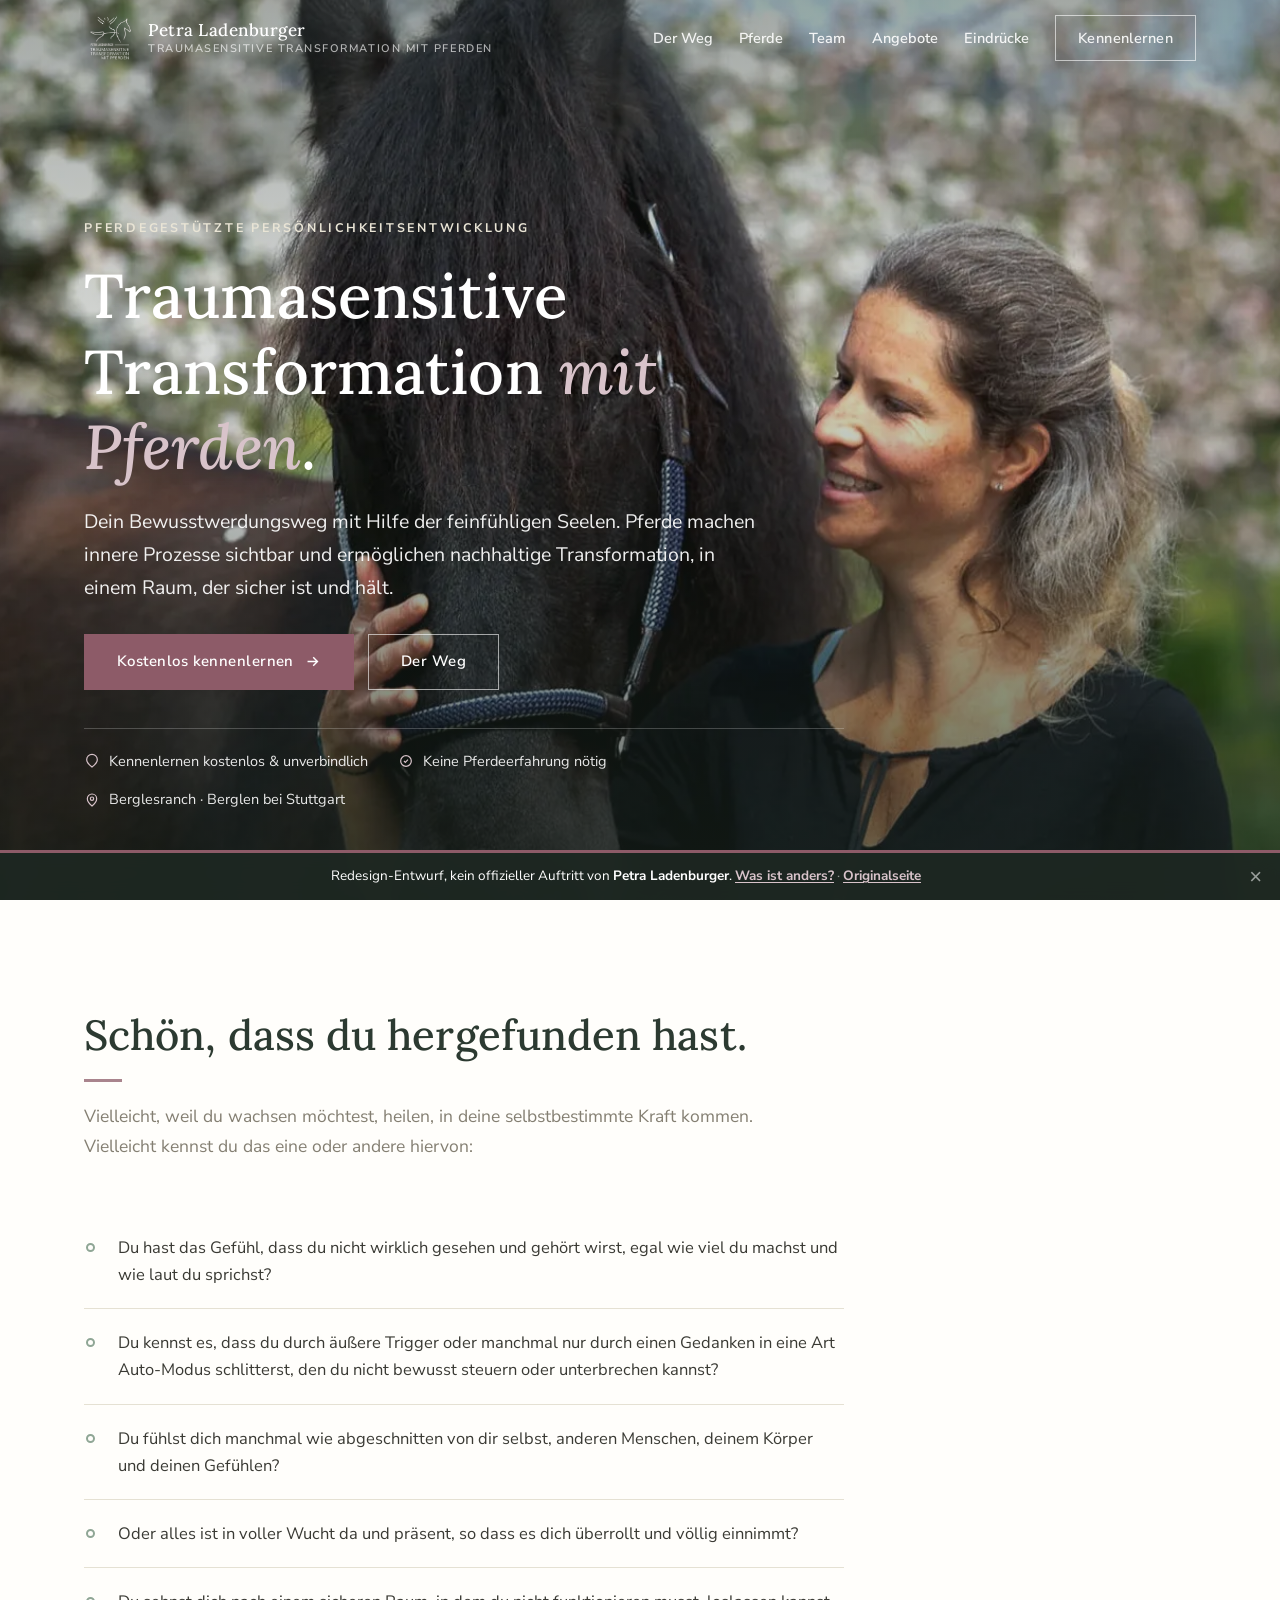
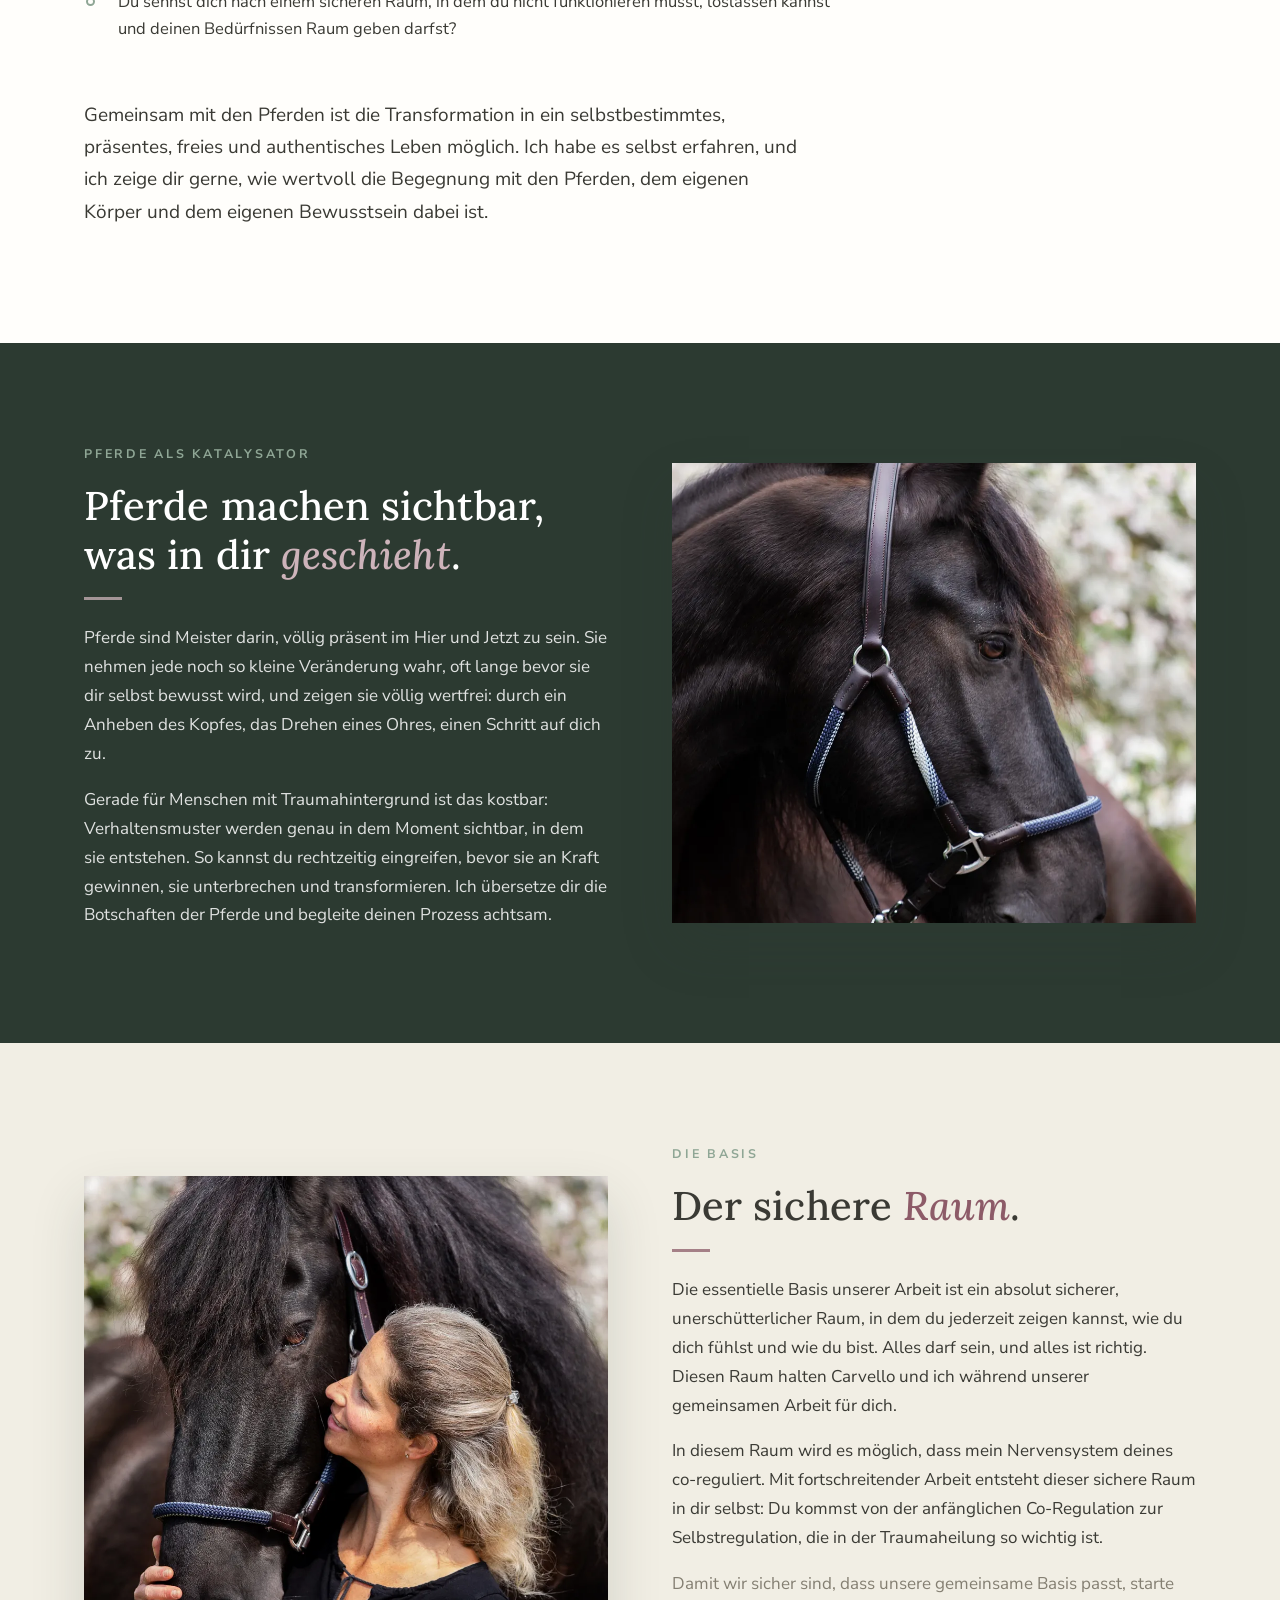
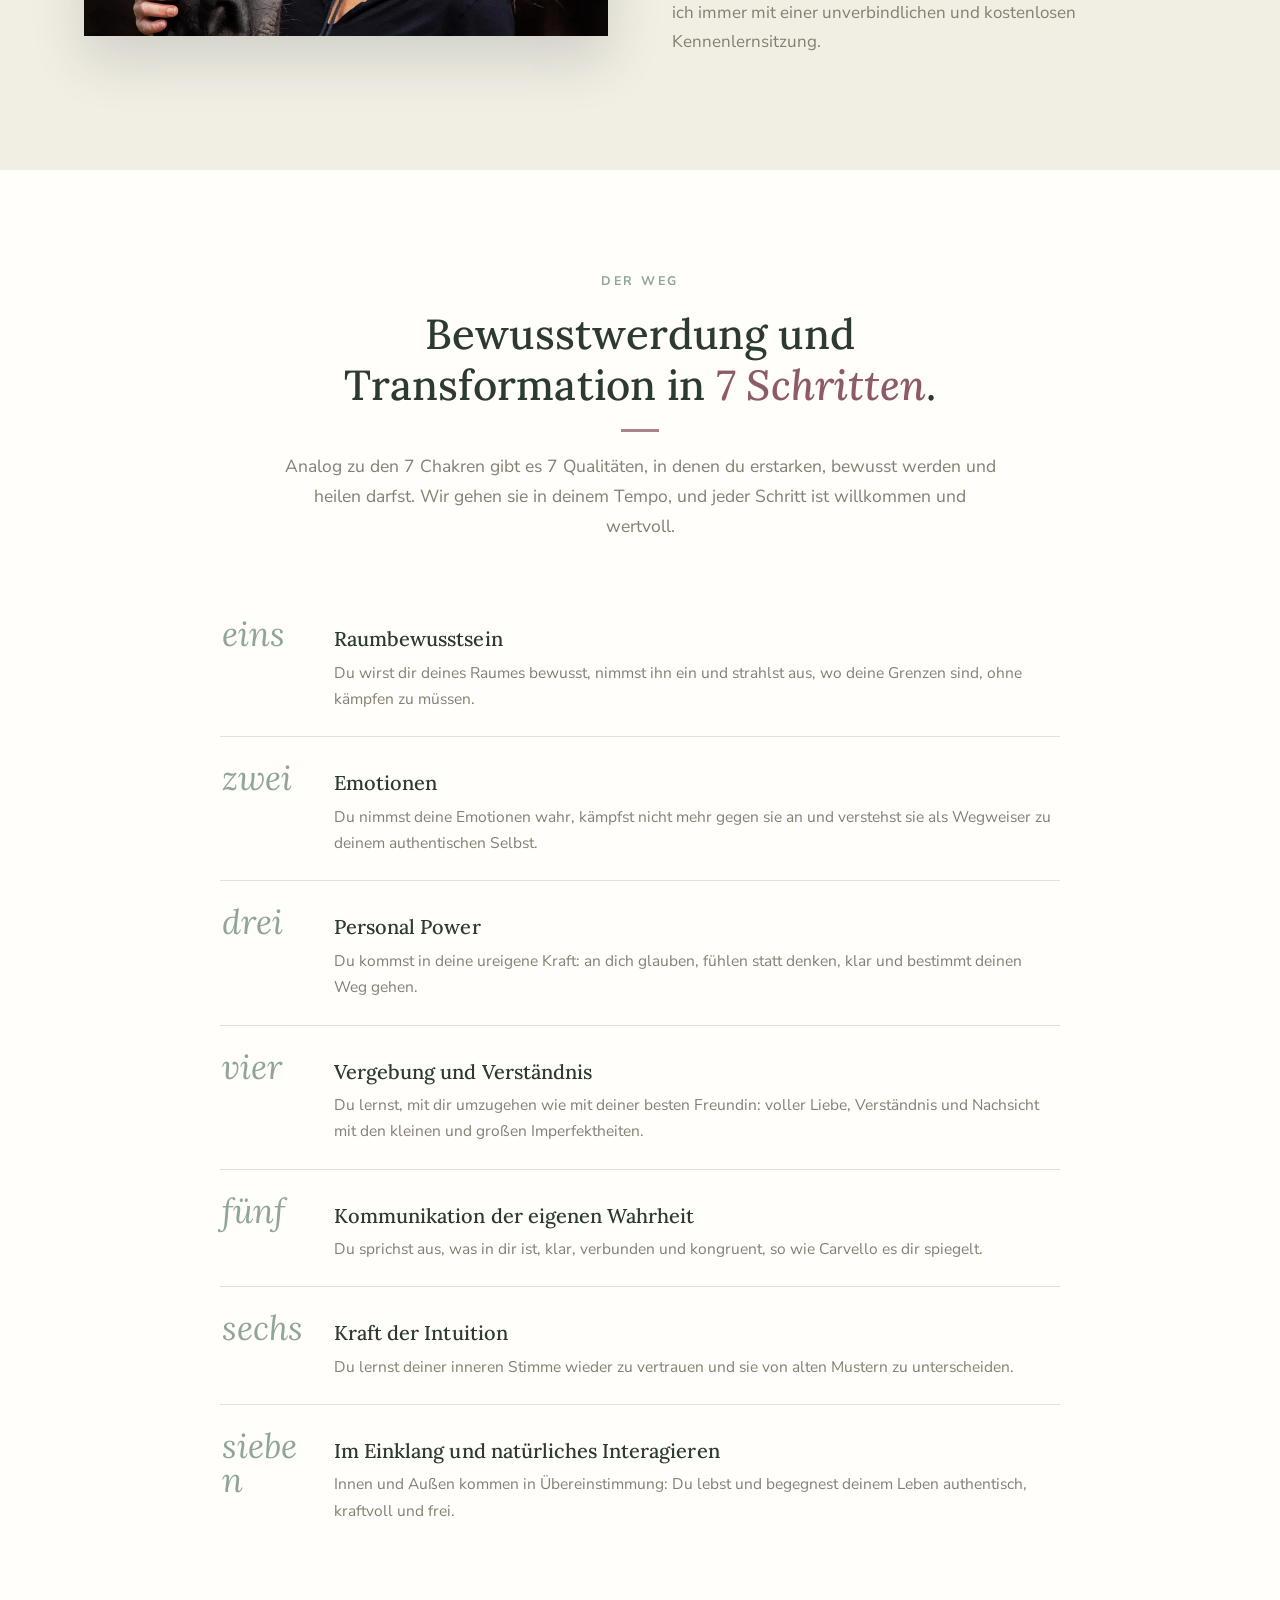
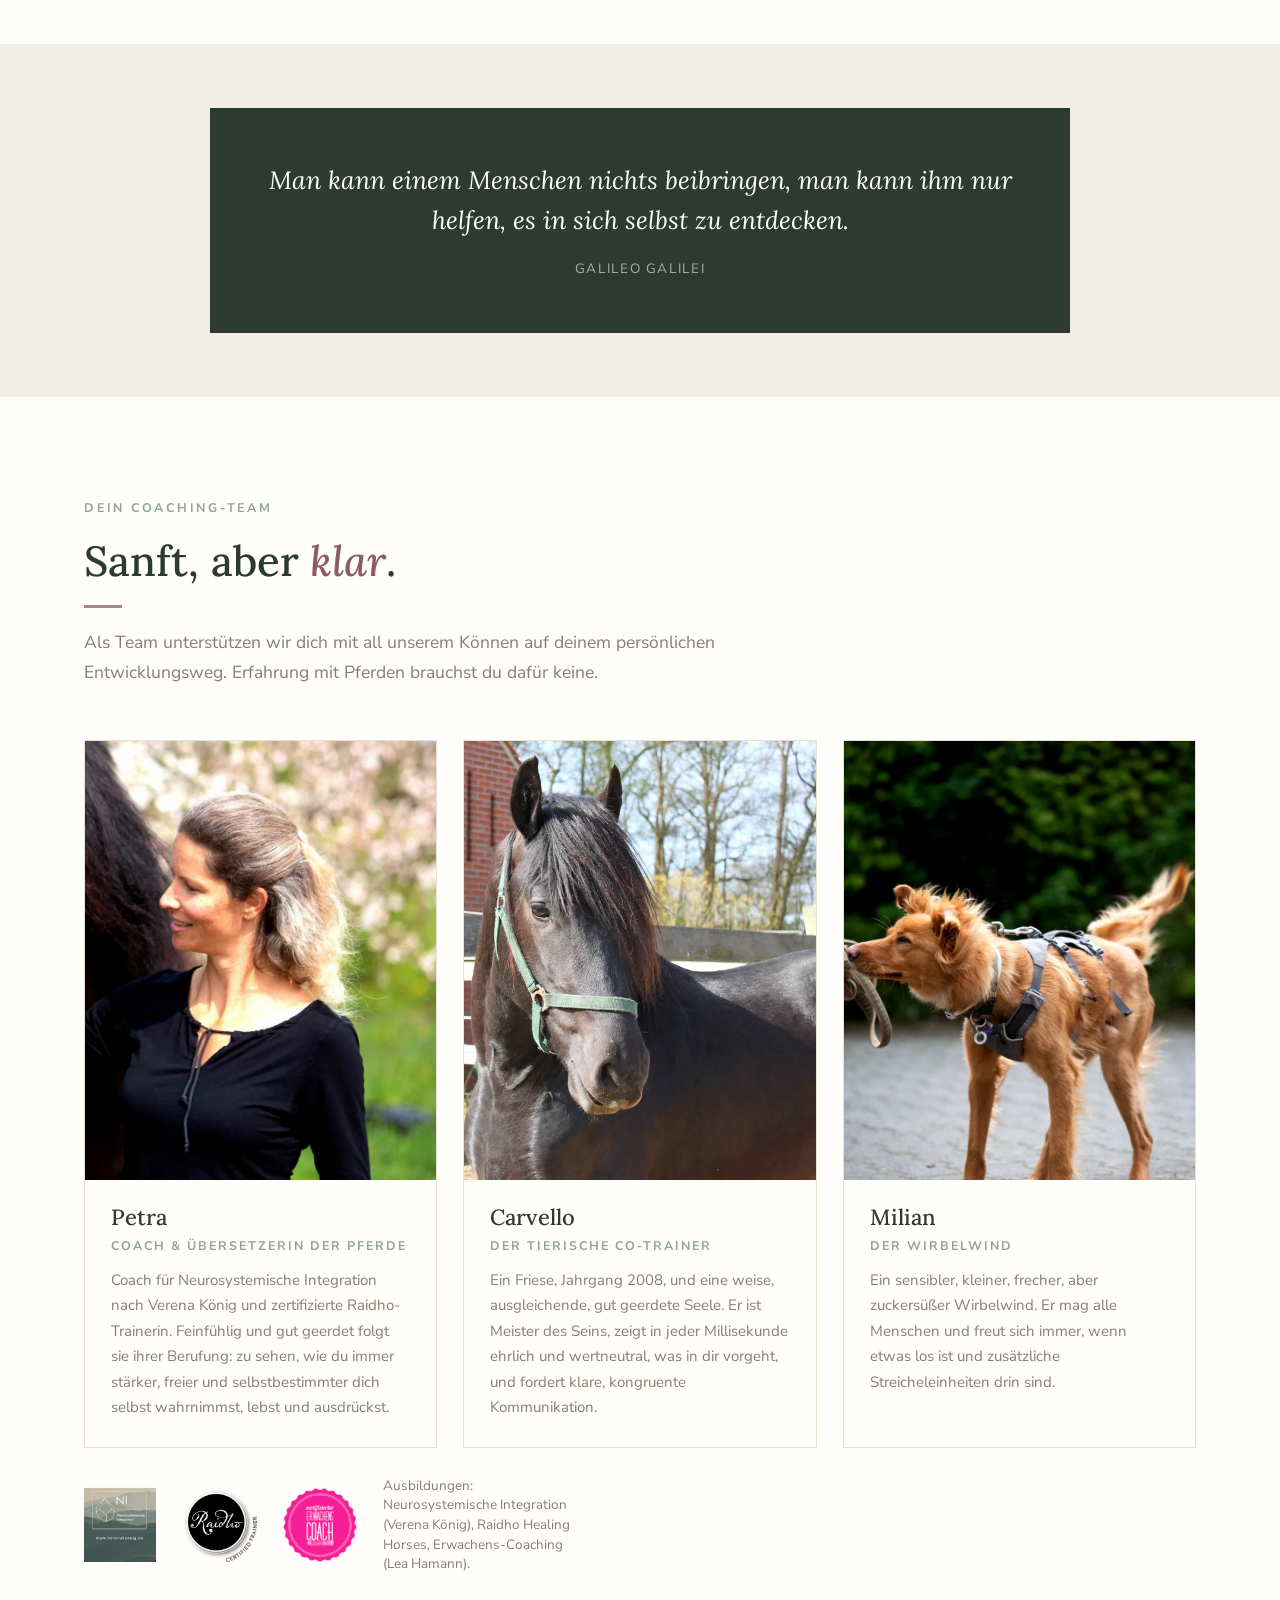
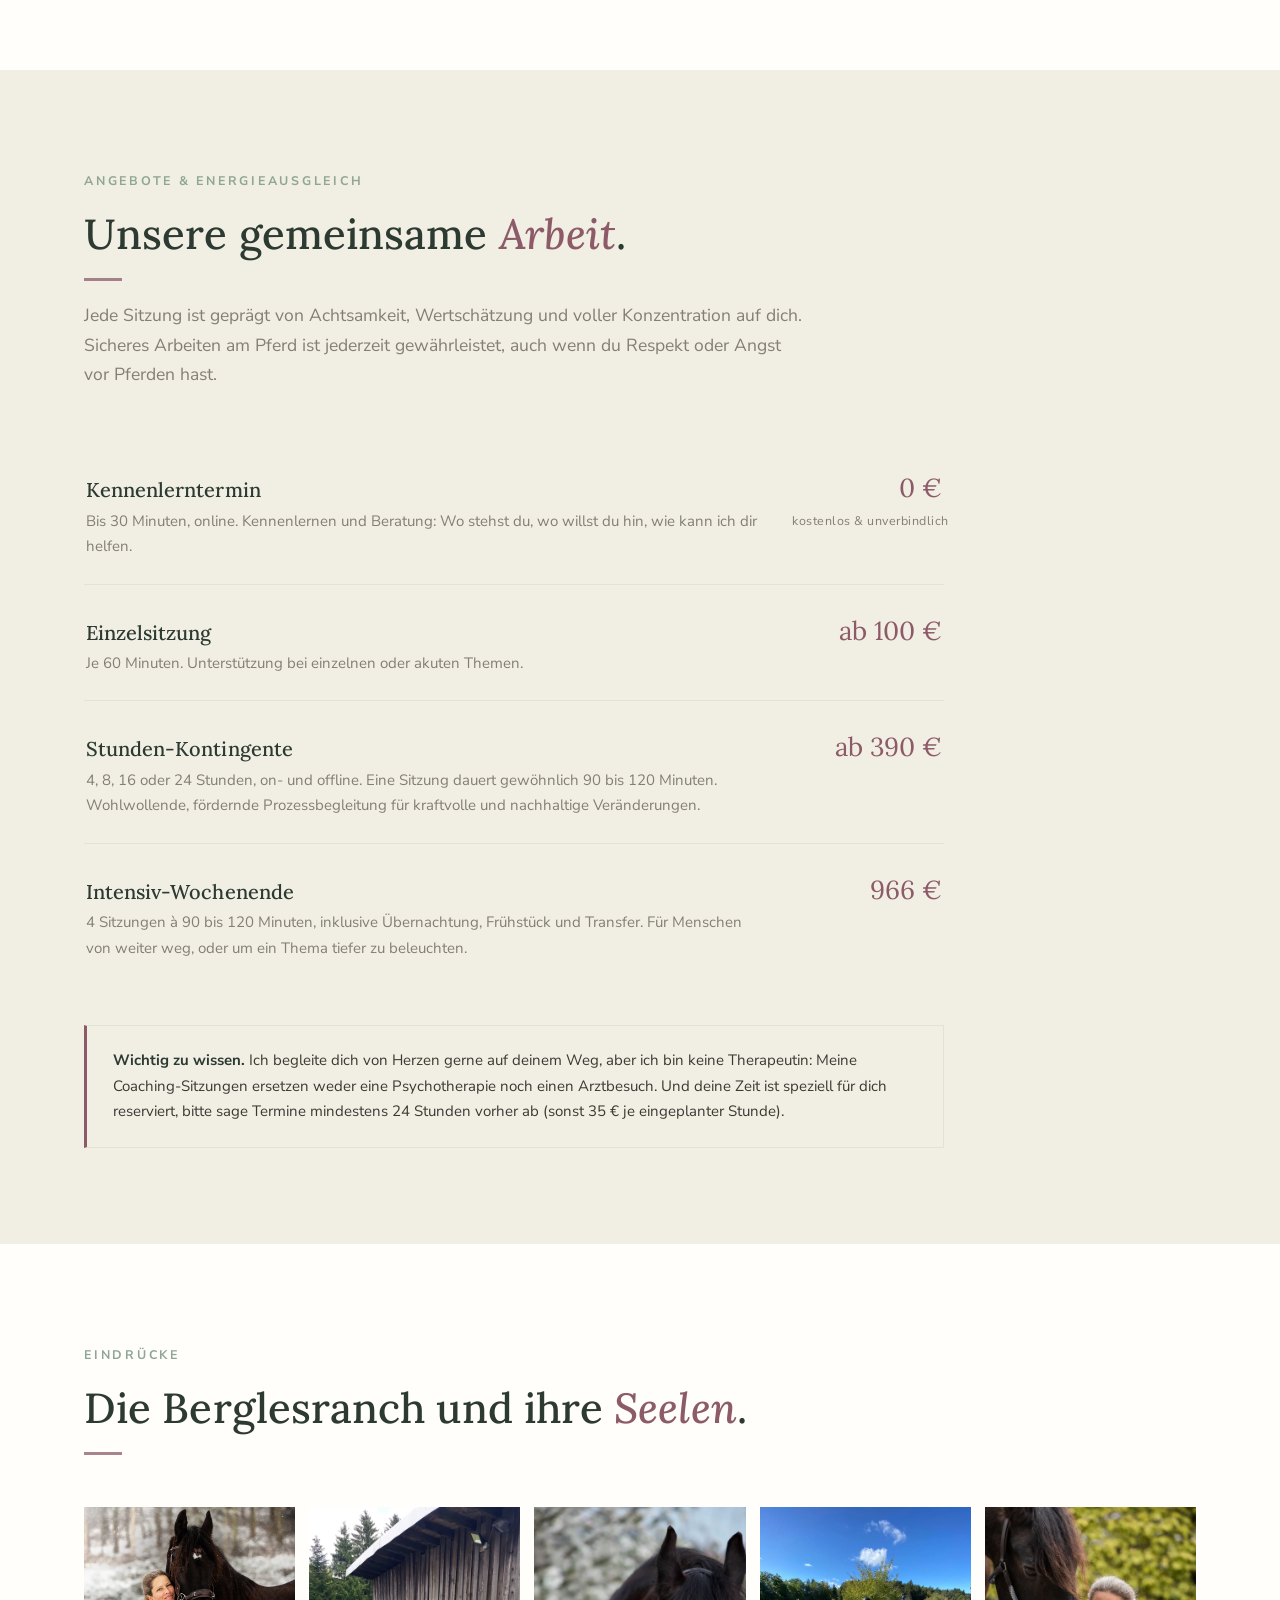
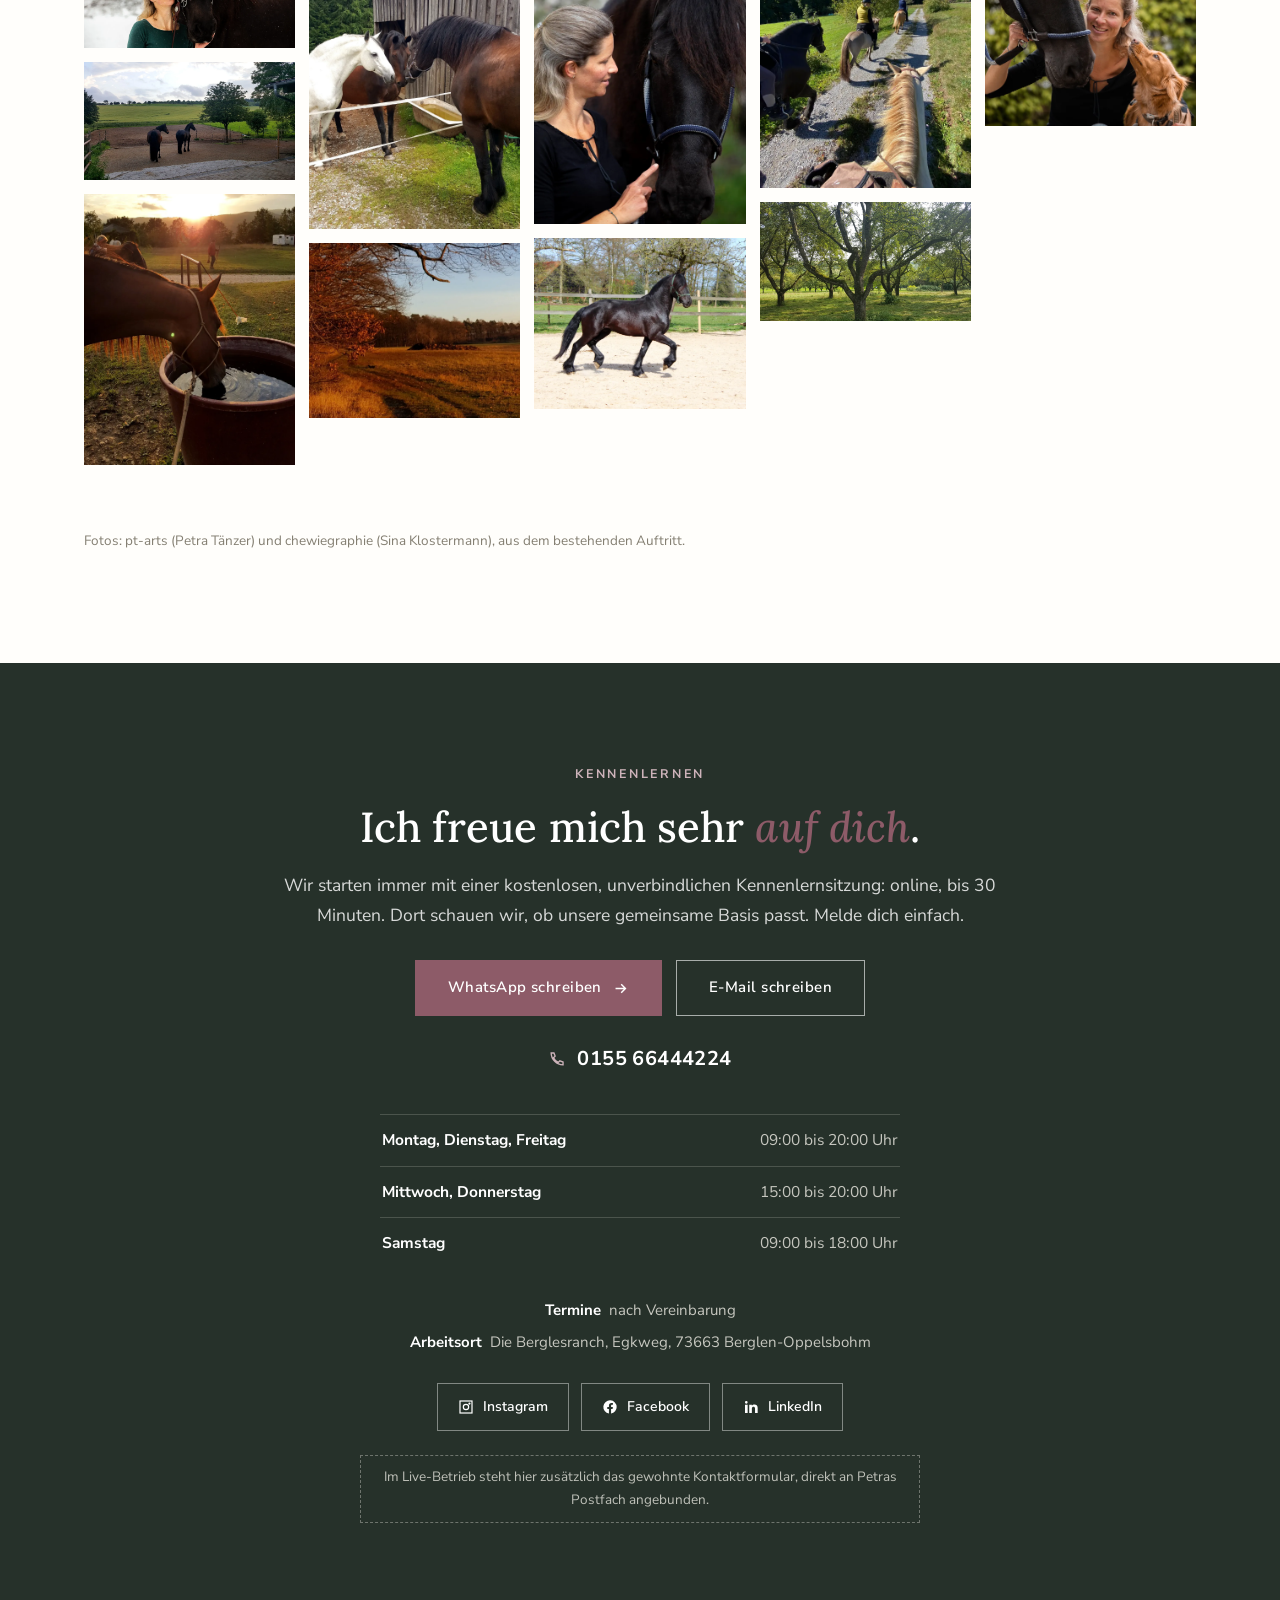
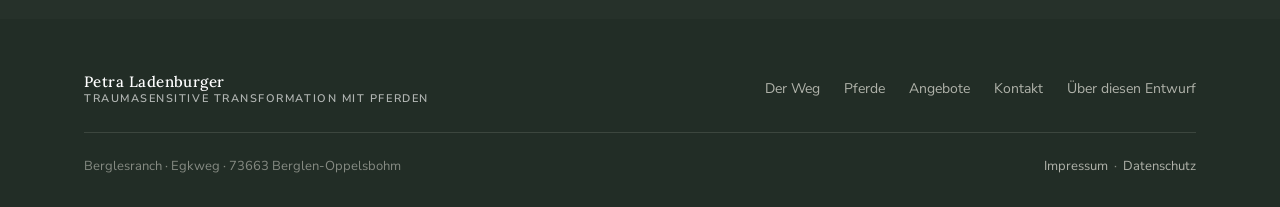
==== index.html @ 5e5aa11c "Petra-Pferde-Demonstrator: One-Pager, Hinweise, Rechtliches (Design-System Sanfte Erde) Co-Authored-" ====
<!doctype html>
<html lang="de">
<head>
<meta charset="utf-8">
<meta name="viewport" content="width=device-width, initial-scale=1">
<title>Traumasensitive Transformation mit Pferden | Petra Ladenburger | Berglen</title>
<meta name="description" content="Pferdegestützte Persönlichkeitsentwicklung auf der Berglesranch bei Berglen-Oppelsbohm: traumasensitive Begleitung im sicheren Raum, mit Coach Petra Ladenburger und Friese Carvello. Kennenlernen kostenlos.">
<meta name="robots" content="noindex, nofollow">
<link rel="canonical" href="https://suak0903.github.io/petra-pferde/">
<meta property="og:type" content="website">
<meta property="og:site_name" content="Traumasensitive Transformation mit Pferden">
<meta property="og:title" content="Traumasensitive Transformation mit Pferden | Petra Ladenburger">
<meta property="og:description" content="Dein Bewusstwerdungsweg mit Hilfe der feinfühligen Seelen. Pferdegestützte, traumasensitive Begleitung auf der Berglesranch bei Stuttgart.">
<meta property="og:image" content="https://suak0903.github.io/petra-pferde/media/og.jpg">
<meta property="og:image:width" content="1200">
<meta property="og:image:height" content="630">
<meta property="og:locale" content="de_DE">
<meta name="twitter:card" content="summary_large_image">
<meta name="twitter:image" content="https://suak0903.github.io/petra-pferde/media/og.jpg">
<meta name="theme-color" content="#2c3a31">
<link rel="icon" href="media/favicon-32.png" sizes="32x32">
<link rel="apple-touch-icon" href="media/favicon-180.png">
<link rel="preload" as="image" href="media/hero.webp" media="(min-width:701px)">
<link rel="preload" as="image" href="media/hero-mob.webp" media="(max-width:700px)">
<link rel="stylesheet" href="css/site.css?v=1">
<script type="application/ld+json">
{"@context":"https://schema.org","@type":"LocalBusiness","name":"Traumasensitive Transformation mit Pferden","founder":{"@type":"Person","name":"Petra Ladenburger"},"@id":"https://suak0903.github.io/petra-pferde/","url":"https://suak0903.github.io/petra-pferde/","image":"https://suak0903.github.io/petra-pferde/media/og.jpg","telephone":"+49 155 66444224","email":"kontakt@traumasensitive-transformation-mit-pferden.de","description":"Pferdegestützte Persönlichkeitsentwicklung und traumasensitive Begleitung im sicheren Raum, mit Coach Petra Ladenburger und Friese Carvello.","address":{"@type":"PostalAddress","streetAddress":"Egkweg (Die Berglesranch)","postalCode":"73663","addressLocality":"Berglen-Oppelsbohm","addressRegion":"BW","addressCountry":"DE"},"areaServed":{"@type":"AdministrativeArea","name":"Region Stuttgart"},"priceRange":"Kennenlernen kostenlos, Einzelsitzung ab 100 €","sameAs":["https://www.traumasensitive-transformation-mit-pferden.de/","https://www.instagram.com/petraladenburger/","https://www.facebook.com/PetraLadenburger","https://www.linkedin.com/in/petra-ladenburger/"]}
</script>
</head>
<body>
<a class="skip" href="#top">Zum Inhalt springen</a>

<!-- #chrome:header -->
<header class="nav" id="nav">
  <div class="wrap">
    <a href="index.html#top" class="brand" aria-label="Startseite">
      <img src="media/logo-hell.png" alt="" width="52" height="37">
      <b>Petra Ladenburger<span>Traumasensitive Transformation mit Pferden</span></b>
    </a>
    <nav class="nav__links" aria-label="Hauptnavigation">
      <a href="index.html#weg">Der Weg</a>
      <a href="index.html#pferde">Pferde</a>
      <a href="index.html#team">Team</a>
      <a href="index.html#angebote">Angebote</a>
      <a href="index.html#eindruecke">Eindrücke</a>
      <a href="index.html#kontakt" class="btn nav__cta">Kennenlernen</a>
    </nav>
    <button class="burger" id="burger" aria-label="Menü öffnen" aria-expanded="false"><span></span><span></span><span></span></button>
  </div>
</header>
<nav class="mmenu" id="mmenu" aria-label="Mobile Navigation" inert>
  <div class="mmenu__links">
    <a href="index.html#weg">Der Weg</a>
    <a href="index.html#pferde">Pferde</a>
    <a href="index.html#team">Team</a>
    <a href="index.html#angebote">Angebote</a>
    <a href="index.html#eindruecke">Eindrücke</a>
    <a href="index.html#kontakt">Kontakt</a>
  </div>
  <div class="mmenu__foot">
    <a class="btn btn--mauve" href="index.html#kontakt">Kostenlos kennenlernen
      <svg viewBox="0 0 24 24" fill="none" stroke="currentColor" stroke-width="2"><path d="M5 12h14M13 6l6 6-6 6"/></svg></a>
    <div class="mmenu__contact">
      <a href="tel:+4915566444224"><svg viewBox="0 0 24 24" fill="none" stroke="currentColor" stroke-width="1.8"><path d="M4 5c0 8 7 15 15 15v-3.5l-4-1.5-2 2a12 12 0 0 1-6-6l2-2L7.5 5H4Z"/></svg>Anrufen</a>
      <a href="https://wa.me/4915566444224" target="_blank" rel="noopener"><svg viewBox="0 0 24 24" fill="none" stroke="currentColor" stroke-width="1.8"><path d="M21 11.5a8.5 8.5 0 0 1-12.4 7.6L3 21l1.9-5.6A8.5 8.5 0 1 1 21 11.5Z"/></svg>WhatsApp</a>
    </div>
    <div class="mmenu__meta">Berglesranch &middot; Berglen-Oppelsbohm</div>
  </div>
</nav>
<!-- /#chrome:header -->

<main id="top">

  <!-- ============ HERO ============ -->
  <section class="hero">
    <div class="hero__bg" id="heroBg"></div>
    <div class="wrap">
      <div class="hero__inner">
        <span class="eyebrow hero__eyebrow h-anim">Pferdegestützte Persönlichkeitsentwicklung</span>
        <h1 class="h-anim">Traumasensitive Transformation <em>mit Pferden</em>.</h1>
        <p class="hero__sub h-anim">Dein Bewusstwerdungsweg mit Hilfe der feinfühligen Seelen. Pferde machen innere Prozesse sichtbar und ermöglichen nachhaltige Transformation, in einem Raum, der sicher ist und hält.</p>
        <div class="hero__cta h-anim">
          <a class="btn btn--mauve" href="#kontakt">Kostenlos kennenlernen
            <svg viewBox="0 0 24 24" fill="none" stroke="currentColor" stroke-width="2"><path d="M5 12h14M13 6l6 6-6 6"/></svg></a>
          <a class="btn btn--ghost" href="#weg">Der Weg</a>
        </div>
        <div class="ribbon h-anim">
          <span><svg viewBox="0 0 24 24" fill="none" stroke="currentColor" stroke-width="1.8"><path d="M12 21C7 17 4 13.6 4 10a8 8 0 0 1 16 0c0 3.6-3 7-8 11Z"/></svg>Kennenlernen kostenlos &amp; unverbindlich</span>
          <span><svg viewBox="0 0 24 24" fill="none" stroke="currentColor" stroke-width="1.8"><path d="M20 12a8 8 0 1 1-16 0 8 8 0 0 1 16 0Z"/><path d="M9 12l2 2 4-4"/></svg>Keine Pferdeerfahrung nötig</span>
          <span><svg viewBox="0 0 24 24" fill="none" stroke="currentColor" stroke-width="1.8"><path d="M12 21s-7-5.7-7-11a7 7 0 1 1 14 0c0 5.3-7 11-7 11Z"/><circle cx="12" cy="10" r="2.5"/></svg>Berglesranch &middot; Berglen bei Stuttgart</span>
        </div>
      </div>
    </div>
  </section>

  <!-- ============ KENNST DU DAS ============ -->
  <section class="section section--white" id="kennst">
    <div class="wrap">
      <div class="shead">
        <h2>Schön, dass du hergefunden hast.</h2>
        <span class="zier"></span>
        <p>Vielleicht, weil du wachsen möchtest, heilen, in deine selbstbestimmte Kraft kommen. Vielleicht kennst du das eine oder andere hiervon:</p>
      </div>
      <ul class="fragen reveal">
        <li>Du hast das Gefühl, dass du nicht wirklich gesehen und gehört wirst, egal wie viel du machst und wie laut du sprichst?</li>
        <li>Du kennst es, dass du durch äußere Trigger oder manchmal nur durch einen Gedanken in eine Art Auto-Modus schlitterst, den du nicht bewusst steuern oder unterbrechen kannst?</li>
        <li>Du fühlst dich manchmal wie abgeschnitten von dir selbst, anderen Menschen, deinem Körper und deinen Gefühlen?</li>
        <li>Oder alles ist in voller Wucht da und präsent, so dass es dich überrollt und völlig einnimmt?</li>
        <li>Du sehnst dich nach einem sicheren Raum, in dem du nicht funktionieren musst, loslassen kannst und deinen Bedürfnissen Raum geben darfst?</li>
      </ul>
      <p class="lead reveal" style="max-width:720px;margin-top:36px">Gemeinsam mit den Pferden ist die Transformation in ein selbstbestimmtes, präsentes, freies und authentisches Leben möglich. Ich habe es selbst erfahren, und ich zeige dir gerne, wie wertvoll die Begegnung mit den Pferden, dem eigenen Körper und dem eigenen Bewusstsein dabei ist.</p>
    </div>
  </section>

  <!-- ============ PFERDE ALS KATALYSATOR ============ -->
  <section class="section section--dark on-dark" id="pferde">
    <div class="wrap">
      <div class="split reveal">
        <div>
          <span class="eyebrow">Pferde als Katalysator</span>
          <h2 style="font-size:clamp(26px,3.8vw,40px);margin:14px 0 0">Pferde machen sichtbar, was in dir <em>geschieht</em>.</h2>
          <span class="zier" style="background:#cdb3ba"></span>
          <p style="margin-top:24px;color:rgba(255,255,255,.85)">Pferde sind Meister darin, völlig präsent im Hier und Jetzt zu sein. Sie nehmen jede noch so kleine Veränderung wahr, oft lange bevor sie dir selbst bewusst wird, und zeigen sie völlig wertfrei: durch ein Anheben des Kopfes, das Drehen eines Ohres, einen Schritt auf dich zu.</p>
          <p style="color:rgba(255,255,255,.85)">Gerade für Menschen mit Traumahintergrund ist das kostbar: Verhaltensmuster werden genau in dem Moment sichtbar, in dem sie entstehen. So kannst du rechtzeitig eingreifen, bevor sie an Kraft gewinnen, sie unterbrechen und transformieren. Ich übersetze dir die Botschaften der Pferde und begleite deinen Prozess achtsam.</p>
        </div>
        <div class="split__media" style="background-image:url('media/friese-portrait.webp')" role="img" aria-label="Friese Carvello zwischen Blüten"></div>
      </div>
    </div>
  </section>

  <!-- ============ DER SICHERE RAUM ============ -->
  <section class="section section--sand" id="raum">
    <div class="wrap">
      <div class="split reveal">
        <div class="split__media" style="background-image:url('media/petra-carvello.webp');order:0" role="img" aria-label="Petra Ladenburger mit Carvello, Kopf an Kopf"></div>
        <div>
          <span class="eyebrow">Die Basis</span>
          <h2 style="font-size:clamp(26px,3.8vw,40px);margin:14px 0 0">Der sichere <em>Raum</em>.</h2>
          <span class="zier"></span>
          <p style="margin-top:24px">Die essentielle Basis unserer Arbeit ist ein absolut sicherer, unerschütterlicher Raum, in dem du jederzeit zeigen kannst, wie du dich fühlst und wie du bist. Alles darf sein, und alles ist richtig. Diesen Raum halten Carvello und ich während unserer gemeinsamen Arbeit für dich.</p>
          <p>In diesem Raum wird es möglich, dass mein Nervensystem deines co-reguliert. Mit fortschreitender Arbeit entsteht dieser sichere Raum in dir selbst: Du kommst von der anfänglichen Co-Regulation zur Selbstregulation, die in der Traumaheilung so wichtig ist.</p>
          <p class="muted">Damit wir sicher sind, dass unsere gemeinsame Basis passt, starte ich immer mit einer unverbindlichen und kostenlosen Kennenlernsitzung.</p>
        </div>
      </div>
    </div>
  </section>

  <!-- ============ DER WEG: 7 SCHRITTE ============ -->
  <section class="section section--white" id="weg">
    <div class="wrap">
      <div class="shead center">
        <span class="eyebrow">Der Weg</span>
        <h2>Bewusstwerdung und Transformation<br class="br-mob"> in <em>7 Schritten</em>.</h2>
        <span class="zier"></span>
        <p>Analog zu den 7 Chakren gibt es 7 Qualitäten, in denen du erstarken, bewusst werden und heilen darfst. Wir gehen sie in deinem Tempo, und jeder Schritt ist willkommen und wertvoll.</p>
      </div>
      <div class="schritte reveal">
        <div class="schritt"><span class="nr">eins</span><div><h3>Raumbewusstsein</h3><p>Du wirst dir deines Raumes bewusst, nimmst ihn ein und strahlst aus, wo deine Grenzen sind, ohne kämpfen zu müssen.</p></div></div>
        <div class="schritt"><span class="nr">zwei</span><div><h3>Emotionen</h3><p>Du nimmst deine Emotionen wahr, kämpfst nicht mehr gegen sie an und verstehst sie als Wegweiser zu deinem authentischen Selbst.</p></div></div>
        <div class="schritt"><span class="nr">drei</span><div><h3>Personal Power</h3><p>Du kommst in deine ureigene Kraft: an dich glauben, fühlen statt denken, klar und bestimmt deinen Weg gehen.</p></div></div>
        <div class="schritt"><span class="nr">vier</span><div><h3>Vergebung und Verständnis</h3><p>Du lernst, mit dir umzugehen wie mit deiner besten Freundin: voller Liebe, Verständnis und Nachsicht mit den kleinen und großen Imperfektheiten.</p></div></div>
        <div class="schritt"><span class="nr">fünf</span><div><h3>Kommunikation der eigenen Wahrheit</h3><p>Du sprichst aus, was in dir ist, klar, verbunden und kongruent, so wie Carvello es dir spiegelt.</p></div></div>
        <div class="schritt"><span class="nr">sechs</span><div><h3>Kraft der Intuition</h3><p>Du lernst deiner inneren Stimme wieder zu vertrauen und sie von alten Mustern zu unterscheiden.</p></div></div>
        <div class="schritt"><span class="nr">sieben</span><div><h3>Im Einklang und natürliches Interagieren</h3><p>Innen und Außen kommen in Übereinstimmung: Du lebst und begegnest deinem Leben authentisch, kraftvoll und frei.</p></div></div>
      </div>
    </div>
  </section>

  <!-- ============ ZITAT ============ -->
  <section class="section section--sand" style="padding-top:64px;padding-bottom:64px">
    <div class="wrap">
      <div class="quote reveal">
        <blockquote>Man kann einem Menschen nichts beibringen, man kann ihm nur helfen, es in sich selbst zu entdecken.</blockquote>
        <cite>Galileo Galilei</cite>
      </div>
    </div>
  </section>

  <!-- ============ TEAM ============ -->
  <section class="section section--white" id="team">
    <div class="wrap">
      <div class="shead">
        <span class="eyebrow">Dein Coaching-Team</span>
        <h2>Sanft, aber <em>klar</em>.</h2>
        <span class="zier"></span>
        <p>Als Team unterstützen wir dich mit all unserem Können auf deinem persönlichen Entwicklungsweg. Erfahrung mit Pferden brauchst du dafür keine.</p>
      </div>
      <div class="team reveal">
        <article class="tcard">
          <img src="media/team-petra.webp" alt="Petra Ladenburger" loading="lazy" decoding="async">
          <div class="tcard__body">
            <h3>Petra</h3>
            <span class="rolle">Coach &amp; Übersetzerin der Pferde</span>
            <p>Coach für Neurosystemische Integration nach Verena König und zertifizierte Raidho-Trainerin. Feinfühlig und gut geerdet folgt sie ihrer Berufung: zu sehen, wie du immer stärker, freier und selbstbestimmter dich selbst wahrnimmst, lebst und ausdrückst.</p>
          </div>
        </article>
        <article class="tcard">
          <img src="media/team-carvello.webp" alt="Friese Carvello" loading="lazy" decoding="async">
          <div class="tcard__body">
            <h3>Carvello</h3>
            <span class="rolle">Der tierische Co-Trainer</span>
            <p>Ein Friese, Jahrgang 2008, und eine weise, ausgleichende, gut geerdete Seele. Er ist Meister des Seins, zeigt in jeder Millisekunde ehrlich und wertneutral, was in dir vorgeht, und fordert klare, kongruente Kommunikation.</p>
          </div>
        </article>
        <article class="tcard">
          <img src="media/team-milian.webp" alt="Hund Milian" loading="lazy" decoding="async">
          <div class="tcard__body">
            <h3>Milian</h3>
            <span class="rolle">Der Wirbelwind</span>
            <p>Ein sensibler, kleiner, frecher, aber zuckersüßer Wirbelwind. Er mag alle Menschen und freut sich immer, wenn etwas los ist und zusätzliche Streicheleinheiten drin sind.</p>
          </div>
        </article>
      </div>
      <div class="quali reveal">
        <img src="media/badge-ni.png" alt="Neurosystemische Integration nach Verena König" loading="lazy">
        <img src="media/badge-raidho.png" alt="Raidho Certified Trainer" loading="lazy">
        <img src="media/badge-coach.png" alt="Zertifizierter Erwachens-Coach nach Lea Hamann" loading="lazy">
        <span>Ausbildungen: Neurosystemische Integration (Verena König), Raidho Healing Horses, Erwachens-Coaching (Lea Hamann).</span>
      </div>
    </div>
  </section>

  <!-- ============ ANGEBOTE / PREISE ============ -->
  <section class="section section--sand" id="angebote">
    <div class="wrap">
      <div class="shead">
        <span class="eyebrow">Angebote &amp; Energieausgleich</span>
        <h2>Unsere gemeinsame <em>Arbeit</em>.</h2>
        <span class="zier"></span>
        <p>Jede Sitzung ist geprägt von Achtsamkeit, Wertschätzung und voller Konzentration auf dich. Sicheres Arbeiten am Pferd ist jederzeit gewährleistet, auch wenn du Respekt oder Angst vor Pferden hast.</p>
      </div>
      <div class="angebote reveal">
        <div class="angebot">
          <div><h3>Kennenlerntermin</h3><p class="det">Bis 30 Minuten, online. Kennenlernen und Beratung: Wo stehst du, wo willst du hin, wie kann ich dir helfen.</p></div>
          <div class="preis">0 €<small>kostenlos &amp; unverbindlich</small></div>
        </div>
        <div class="angebot">
          <div><h3>Einzelsitzung</h3><p class="det">Je 60 Minuten. Unterstützung bei einzelnen oder akuten Themen.</p></div>
          <div class="preis">ab 100 €</div>
        </div>
        <div class="angebot">
          <div><h3>Stunden-Kontingente</h3><p class="det">4, 8, 16 oder 24 Stunden, on- und offline. Eine Sitzung dauert gewöhnlich 90 bis 120 Minuten. Wohlwollende, fördernde Prozessbegleitung für kraftvolle und nachhaltige Veränderungen.</p></div>
          <div class="preis">ab 390 €</div>
        </div>
        <div class="angebot">
          <div><h3>Intensiv-Wochenende</h3><p class="det">4 Sitzungen à 90 bis 120 Minuten, inklusive Übernachtung, Frühstück und Transfer. Für Menschen von weiter weg, oder um ein Thema tiefer zu beleuchten.</p></div>
          <div class="preis">966 €</div>
        </div>
      </div>
      <div class="note-box reveal" style="margin-top:40px;max-width:860px">
        <b>Wichtig zu wissen.</b> Ich begleite dich von Herzen gerne auf deinem Weg, aber ich bin keine Therapeutin: Meine Coaching-Sitzungen ersetzen weder eine Psychotherapie noch einen Arztbesuch. Und deine Zeit ist speziell für dich reserviert, bitte sage Termine mindestens 24 Stunden vorher ab (sonst 35 € je eingeplanter Stunde).
      </div>
    </div>
  </section>

  <!-- ============ EINDRUECKE ============ -->
  <section class="section section--white" id="eindruecke">
    <div class="wrap">
      <div class="shead">
        <span class="eyebrow">Eindrücke</span>
        <h2>Die Berglesranch und ihre <em>Seelen</em>.</h2>
        <span class="zier"></span>
      </div>
      <div class="gallery reveal">
        <picture><img src="media/winter.webp" alt="Petra mit Carvello im Winter" loading="lazy" decoding="async"></picture>
        <picture><img src="media/carvello-trabt.webp" alt="Carvello trabt auf dem Sandplatz" loading="lazy" decoding="async"></picture>
        <picture><img src="media/streuobstwiese.webp" alt="Die Streuobstwiesen rund um die Ranch" loading="lazy" decoding="async"></picture>
        <picture><img src="media/petra-carvello-milian.webp" alt="Petra mit Carvello und Milian" loading="lazy" decoding="async"></picture>
        <picture><img src="media/traenke-abend.webp" alt="Pferd an der Tränke im Abendlicht" loading="lazy" decoding="async"></picture>
        <picture><img src="media/friese-wiese.webp" alt="Friese auf der Weide" loading="lazy" decoding="async"></picture>
        <picture><img src="media/berglesranch.webp" alt="Der Roundpen der Berglesranch" loading="lazy" decoding="async"></picture>
        <picture><img src="media/friese-blueten.webp" alt="Carvello unter Blüten" loading="lazy" decoding="async"></picture>
        <picture><img src="media/pferde-stall.webp" alt="Pferde am Stall" loading="lazy" decoding="async"></picture>
        <picture><img src="media/petra-profil.webp" alt="Petra im Profil mit Carvello" loading="lazy" decoding="async"></picture>
        <picture><img src="media/abendweide.webp" alt="Abendstimmung auf der Weide" loading="lazy" decoding="async"></picture>
        <picture><img src="media/ausritt.webp" alt="Ausritt durch die Landschaft" loading="lazy" decoding="async"></picture>
        <picture><img src="media/herbstweide.webp" alt="Herbstliche Weide" loading="lazy" decoding="async"></picture>
      </div>
      <p class="muted reveal" style="font-size:13.5px;margin-top:22px">Fotos: pt-arts (Petra Tänzer) und chewiegraphie (Sina Klostermann), aus dem bestehenden Auftritt.</p>
    </div>
  </section>

  <!-- ============ KONTAKT ============ -->
  <section class="section section--dark" id="kontakt" style="background:#26312a">
    <div class="wrap">
      <div class="cta">
        <span class="eyebrow">Kennenlernen</span>
        <h2>Ich freue mich sehr <em>auf dich</em>.</h2>
        <p>Wir starten immer mit einer kostenlosen, unverbindlichen Kennenlernsitzung: online, bis 30 Minuten. Dort schauen wir, ob unsere gemeinsame Basis passt. Melde dich einfach.</p>
        <div class="cta__row">
          <a class="btn btn--mauve" href="https://wa.me/4915566444224" target="_blank" rel="noopener">WhatsApp schreiben
            <svg viewBox="0 0 24 24" fill="none" stroke="currentColor" stroke-width="2"><path d="M5 12h14M13 6l6 6-6 6"/></svg></a>
          <a class="btn btn--ghost" href="mailto:kontakt@traumasensitive-transformation-mit-pferden.de">E-Mail schreiben</a>
        </div>
        <a class="cta__tel" href="tel:+4915566444224">
          <svg viewBox="0 0 24 24" fill="none" stroke="currentColor" stroke-width="1.7"><path d="M4 5c0 8 7 15 15 15v-3.5l-4-1.5-2 2a12 12 0 0 1-6-6l2-2L7.5 5H4Z"/></svg>0155 66444224</a>
        <div class="hours">
          <div class="hrow"><b>Montag, Dienstag, Freitag</b><span>09:00 bis 20:00 Uhr</span></div>
          <div class="hrow"><b>Mittwoch, Donnerstag</b><span>15:00 bis 20:00 Uhr</span></div>
          <div class="hrow" style="border-bottom:0"><b>Samstag</b><span>09:00 bis 18:00 Uhr</span></div>
        </div>
        <div class="cta__meta">
          <span><b>Termine</b> &nbsp;nach Vereinbarung</span>
          <span><b>Arbeitsort</b> &nbsp;Die Berglesranch, Egkweg, 73663 Berglen-Oppelsbohm</span>
        </div>
        <div class="social">
          <a href="https://www.instagram.com/petraladenburger/" target="_blank" rel="noopener"><svg viewBox="0 0 24 24" fill="none" stroke="currentColor" stroke-width="1.8"><rect x="3" y="3" width="18" height="18" rx="0"/><circle cx="12" cy="12" r="4"/><circle cx="17.2" cy="6.8" r=".8" fill="currentColor"/></svg>Instagram</a>
          <a href="https://www.facebook.com/PetraLadenburger" target="_blank" rel="noopener"><svg viewBox="0 0 24 24" fill="currentColor"><path d="M22 12a10 10 0 1 0-11.6 9.9v-7H7.9V12h2.5V9.8c0-2.5 1.5-3.9 3.8-3.9 1.1 0 2.2.2 2.2.2v2.5h-1.2c-1.2 0-1.6.8-1.6 1.6V12h2.7l-.4 2.9h-2.3v7A10 10 0 0 0 22 12Z"/></svg>Facebook</a>
          <a href="https://www.linkedin.com/in/petra-ladenburger/" target="_blank" rel="noopener"><svg viewBox="0 0 24 24" fill="currentColor"><path d="M6.94 5a2 2 0 1 1-4-.002 2 2 0 0 1 4 .002ZM7 8.48H3V21h4V8.48Zm6.32 0H9.34V21h3.94v-6.57c0-3.66 4.77-4 4.77 0V21H22v-7.93c0-6.17-7.06-5.94-8.72-2.91l.04-1.68Z"/></svg>LinkedIn</a>
        </div>
        <span class="cta__note">Im Live-Betrieb steht hier zusätzlich das gewohnte Kontaktformular, direkt an Petras Postfach angebunden.</span>
      </div>
    </div>
  </section>

</main>

<!-- #chrome:demobar -->
<div class="demobar" id="demobar">
  <span>Redesign-Entwurf, kein offizieller Auftritt von <b>Petra Ladenburger</b>. <a href="hinweise.html">Was ist anders?</a> <span class="demobar__sep">&middot;</span> <a href="https://www.traumasensitive-transformation-mit-pferden.de/" target="_blank" rel="noopener">Originalseite</a></span>
  <button id="demoClose" aria-label="Hinweis schließen">&times;</button>
</div>
<!-- /#chrome:demobar -->
<!-- #chrome:footer -->
<footer class="foot">
  <div class="wrap">
    <div class="foot__top">
      <a href="index.html#top" class="brand"><b>Petra Ladenburger<span>Traumasensitive Transformation mit Pferden</span></b></a>
      <nav class="foot__nav" aria-label="Footer">
        <a href="index.html#weg">Der Weg</a>
        <a href="index.html#pferde">Pferde</a>
        <a href="index.html#angebote">Angebote</a>
        <a href="index.html#kontakt">Kontakt</a>
        <a href="hinweise.html">Über diesen Entwurf</a>
      </nav>
    </div>
    <div class="foot__bottom">
      <span>Berglesranch &middot; Egkweg &middot; 73663 Berglen-Oppelsbohm</span>
      <span><a href="impressum.html">Impressum</a> &nbsp;&middot;&nbsp; <a href="datenschutz.html">Datenschutz</a></span>
    </div>
  </div>
</footer>
<!-- /#chrome:footer -->

<!-- Lightbox -->
<div class="lb" id="lb" aria-hidden="true" role="dialog" aria-label="Bildansicht">
  <button class="lb__close" id="lbClose" aria-label="Schließen">&times;</button>
  <button class="lb__nav prev" id="lbPrev" aria-label="Vorheriges Bild">&#8249;</button>
  <img id="lbImg" src="" alt="">
  <button class="lb__nav next" id="lbNext" aria-label="Nächstes Bild">&#8250;</button>
  <div class="lb__count" id="lbCount"></div>
</div>

<script src="js/site.js?v=1" defer></script>
</body>
</html>
---- css/site.css ----
/* PETRA LADENBURGER - Traumasensitive Transformation mit Pferden. Redesign-Entwurf.
   Design-System "Sanfte Erde": Waldgruen + Salbei + Mauve (aus dem Logo) auf warmem Elfenbein.
   Schriften: Lora (ruhige Serif, Variable + Italic) + Nunito Sans (Body). */

@font-face{font-family:'Lora';font-style:normal;font-weight:400 700;font-display:swap;src:url('../font/lora.woff2') format('woff2')}
@font-face{font-family:'Lora';font-style:italic;font-weight:400 700;font-display:swap;src:url('../font/lora-italic.woff2') format('woff2')}
@font-face{font-family:'Nunito Sans';font-style:normal;font-weight:400;font-display:swap;src:url('../font/nunito-400.woff2') format('woff2')}
@font-face{font-family:'Nunito Sans';font-style:normal;font-weight:600;font-display:swap;src:url('../font/nunito-600.woff2') format('woff2')}
@font-face{font-family:'Nunito Sans';font-style:normal;font-weight:700;font-display:swap;src:url('../font/nunito-700.woff2') format('woff2')}

:root{
  --wald:#2c3a31;       /* dunkles Waldgruen: Hero-Overlay, dunkle Sektionen, Footer */
  --wald-2:#374739;     /* dunkle Karte */
  --wald-3:#44553f;     /* Hairline auf dunkel */
  --mauve:#8d5b68;      /* AKZENT Mauve (aus dem Logo): CTA, em, Marker */
  --mauve-d:#71454f;    /* Akzent dunkler (Hover) */
  --salbei:#8fa695;     /* Salbei (Logo-Gruen): Sekundaerakzent, Details */
  --elfen:#faf9f4;      /* Grund-BG warmes Elfenbein */
  --sand:#f1eee4;       /* Sektions-BG */
  --white:#fffefb;
  --ink:#3a3a34;        /* Fliesstext */
  --muted:#847f72;      /* gedaempft */
  --line:#e5e1d3;       /* Haarlinie */
  --wrap:1160px;
  --ease:cubic-bezier(.22,1,.36,1);
  --nav-h:76px;
}

*,*::before,*::after{box-sizing:border-box}
html{-webkit-text-size-adjust:100%;scroll-behavior:smooth;overflow-x:clip}
html,*{-webkit-tap-highlight-color:transparent}
body{
  margin:0;background:var(--elfen);color:var(--ink);
  font-family:'Nunito Sans',system-ui,-apple-system,Segoe UI,sans-serif;
  font-size:17px;line-height:1.7;font-weight:400;
  overflow-x:clip;overflow-wrap:break-word;
}
img{max-width:100%;height:auto;display:block}
a{color:var(--mauve)}
::selection{background:rgba(141,91,104,.2)}
::-moz-selection{background:rgba(141,91,104,.2)}
.wrap{max-width:var(--wrap);margin:0 auto;padding:0 24px}
.skip{position:absolute;left:-9999px;top:0;background:var(--wald);color:#fff;padding:10px 16px;z-index:200}
.skip:focus{left:0}

h1,h2,h3{font-family:'Lora',serif;font-weight:500;letter-spacing:.002em;line-height:1.22;margin:0}
h1 em,h2 em,h3 em{font-style:italic;color:var(--mauve)}
.on-dark h2 em,.on-dark h3 em{color:#cdb3ba}
p{margin:0 0 1em}
.lead{font-size:19px;line-height:1.7}
.muted{color:var(--muted)}
.eyebrow{
  display:inline-block;font-size:12.5px;font-weight:700;
  letter-spacing:.22em;text-transform:uppercase;color:var(--salbei);
}
.zier{display:block;width:38px;height:3px;background:var(--mauve);margin-top:18px;opacity:.75}
.shead.center .zier{margin-left:auto;margin-right:auto}

/* ---------- Buttons ---------- */
.btn{
  display:inline-flex;align-items:center;justify-content:center;gap:10px;
  padding:14px 32px;border:1px solid transparent;
  font-size:15px;font-weight:600;letter-spacing:.03em;text-decoration:none;
  cursor:pointer;transition:background .3s var(--ease),color .3s var(--ease),border-color .3s var(--ease),transform .16s ease-out;
  border-radius:0;background:none;font-family:'Nunito Sans';
}
.btn svg{width:17px;height:17px;flex:0 0 auto}
.btn--mauve{background:var(--mauve);color:#fff;border-color:var(--mauve)}
.btn--mauve:hover{background:var(--mauve-d);border-color:var(--mauve-d)}
.btn--ghost{border-color:rgba(255,255,255,.6);color:#fff}
.btn--ghost:hover{background:rgba(255,255,255,.14);border-color:rgba(255,255,255,.9)}
.btn--dark{border-color:var(--wald);color:var(--wald)}
.btn--dark:hover{background:var(--wald);color:#fff}
.btn:active{transform:scale(.97)}

/* ---------- Navigation ---------- */
.nav{
  position:fixed;top:0;left:0;right:0;z-index:100;height:var(--nav-h);
  display:flex;align-items:center;
  transition:background .35s var(--ease),box-shadow .35s var(--ease);
}
.nav .wrap{display:flex;align-items:center;justify-content:space-between;width:100%}
.brand{display:flex;align-items:center;gap:12px;text-decoration:none;transition:transform .28s var(--ease);transform-origin:center}
.brand:hover{transform:scale(1.05)}
.brand img{width:52px;height:auto}
.brand b{
  font-family:'Lora',serif;font-weight:500;font-size:17px;letter-spacing:.03em;
  color:#fff;transition:color .35s var(--ease);line-height:1.25;
}
.brand b span{display:block;font-size:11px;font-family:'Nunito Sans';font-weight:600;letter-spacing:.14em;text-transform:uppercase;color:rgba(255,255,255,.65);transition:color .35s var(--ease)}
.nav__links{display:flex;align-items:center;gap:26px}
.nav__links a{
  position:relative;color:rgba(255,255,255,.9);text-decoration:none;
  font-size:14.5px;font-weight:600;transition:color .3s var(--ease);
}
.nav__links a::after{
  content:"";position:absolute;left:0;right:100%;bottom:-6px;height:1.5px;
  background:#cdb3ba;transition:right .32s var(--ease);
}
.nav__links a:hover::after,.nav__links a.active::after{right:0}
.nav__links a.nav__cta{padding:10px 22px;border:1px solid rgba(255,255,255,.6)}
.nav__links a.nav__cta::after{display:none}
.nav__links a.nav__cta:hover{background:rgba(255,255,255,.14)}
.nav.scrolled{background:rgba(250,249,244,.93);backdrop-filter:blur(14px) saturate(140%);box-shadow:0 1px 0 var(--line)}
.nav.scrolled .brand b{color:var(--wald)}
.nav.scrolled .brand b span{color:var(--muted)}
.nav.scrolled .nav__links a{color:var(--ink)}
.nav.scrolled .nav__links a::after{background:var(--mauve)}
.nav.scrolled .nav__links a.nav__cta{border-color:var(--mauve);color:var(--mauve)}
.nav.scrolled .nav__links a.nav__cta:hover{background:rgba(141,91,104,.08)}

.burger{
  display:none;width:44px;height:44px;background:none;border:0;cursor:pointer;
  flex-direction:column;justify-content:center;align-items:center;gap:6px;z-index:130;
}
.burger span{display:block;width:26px;height:2px;background:#fff;transition:transform .3s var(--ease),opacity .3s var(--ease),background .3s var(--ease)}
.nav.scrolled .burger span{background:var(--wald)}
.nav.menu-open .burger span{background:#fff}
.nav.menu-open .burger span:nth-child(1){transform:translateY(8px) rotate(45deg)}
.nav.menu-open .burger span:nth-child(2){opacity:0}
.nav.menu-open .burger span:nth-child(3){transform:translateY(-8px) rotate(-45deg)}
.nav.menu-open{background:none;box-shadow:none;backdrop-filter:none;z-index:130}
.nav.menu-open .brand b{color:#fff}
.nav.menu-open .brand b span{color:rgba(255,255,255,.65)}

/* Mobiles Menue: Glas auf Waldgruen */
.mmenu{
  position:fixed;inset:0;z-index:110;height:100lvh;
  background:rgba(37,49,41,.86);backdrop-filter:blur(20px) saturate(140%);
  display:flex;flex-direction:column;justify-content:center;
  padding:calc(var(--nav-h) + 12px) 30px 34px;
  transform:translateX(102%);transition:transform .42s var(--ease);
  overflow-y:auto;overscroll-behavior:contain;
}
.mmenu.open{transform:none}
.mmenu::before{
  content:"";position:absolute;top:calc(var(--nav-h) - 1px);left:30px;right:30px;height:1px;
  background:rgba(250,249,244,.18);
}
.mmenu__links{display:flex;flex-direction:column;gap:4px;margin:auto 0 26px}
.mmenu__links a{
  display:block;text-decoration:none;font-family:'Lora',serif;font-weight:500;
  font-size:clamp(23px,5.8vw,28px);color:#f3f1e9;padding:10px 0 10px 2px;
  border-bottom:1px solid rgba(243,241,233,.14);
  transition:color .3s var(--ease),padding-left .3s var(--ease);
  opacity:0;transform:translateY(14px);
}
.mmenu__links a:last-child{border-bottom:0}
.mmenu.open .mmenu__links a{animation:mmin .5s var(--ease) forwards}
.mmenu.open .mmenu__links a:nth-child(1){animation-delay:.06s}
.mmenu.open .mmenu__links a:nth-child(2){animation-delay:.11s}
.mmenu.open .mmenu__links a:nth-child(3){animation-delay:.16s}
.mmenu.open .mmenu__links a:nth-child(4){animation-delay:.21s}
.mmenu.open .mmenu__links a:nth-child(5){animation-delay:.26s}
.mmenu.open .mmenu__links a:nth-child(6){animation-delay:.31s}
@keyframes mmin{to{opacity:1;transform:none}}
.mmenu__links a:hover{color:#fff;padding-left:12px}
.mmenu__foot{display:flex;flex-direction:column;gap:14px;margin-bottom:auto}
.mmenu__foot .btn{width:100%}
.mmenu__contact{display:grid;grid-template-columns:1fr 1fr;gap:10px}
.mmenu__contact a{
  display:inline-flex;align-items:center;justify-content:center;gap:8px;
  border:1px solid rgba(243,241,233,.3);color:#f3f1e9;text-decoration:none;
  font-size:14px;font-weight:600;padding:11px 10px;transition:background .3s var(--ease);
}
.mmenu__contact a:hover{background:rgba(255,255,255,.1)}
.mmenu__contact svg{width:16px;height:16px}
.mmenu__meta{text-align:center;font-size:13px;color:rgba(243,241,233,.55)}

/* ---------- Hero ---------- */
.hero{
  position:relative;min-height:100svh;display:flex;align-items:flex-end;
  background:var(--wald);overflow:hidden;padding:calc(var(--nav-h) + 30px) 0 88px;
}
.hero__bg{
  position:absolute;left:0;right:0;top:-16%;height:132%;z-index:0;
  background:url('../media/hero.webp') center 30%/cover no-repeat;
  will-change:transform;backface-visibility:hidden;
}
.hero__bg::after{
  content:"";position:absolute;inset:0;
  background:linear-gradient(180deg,rgba(30,42,35,.5) 0%,rgba(30,42,35,.18) 42%,rgba(24,34,28,.85) 100%);
}
.hero .wrap{position:relative;z-index:1;width:100%}
.hero__inner{color:#fff;max-width:760px}
.hero__eyebrow{color:#e9e4d5}
.hero h1{
  font-size:clamp(36px,5.6vw,62px);font-weight:500;color:#fff;margin:16px 0 0;
}
.hero h1 em{font-style:italic;color:#d8c3ca}
.hero__sub{font-size:clamp(17px,2vw,19.5px);line-height:1.7;color:rgba(255,255,255,.92);max-width:56ch;margin:20px 0 0}
.hero__cta{display:flex;gap:14px;margin-top:30px;flex-wrap:wrap}

.h-anim{animation:soft .95s var(--ease) both}
.hero h1.h-anim{animation:softRise .95s var(--ease) both;animation-delay:.1s}
.hero__eyebrow.h-anim{animation-delay:.05s}
.hero__sub.h-anim{animation-delay:.28s}
.hero__cta.h-anim{animation-delay:.44s}
.ribbon.h-anim{animation-delay:.58s}
@keyframes softRise{from{transform:translateY(26px)}to{transform:none}}
@keyframes soft{from{opacity:0;transform:translateY(20px)}to{opacity:1;transform:none}}

.ribbon{
  display:flex;flex-wrap:wrap;gap:14px 30px;margin-top:38px;padding-top:20px;
  border-top:1px solid rgba(255,255,255,.22);color:rgba(255,255,255,.9);
  font-size:14.5px;min-width:0;overflow:hidden;
}
@media(max-width:700px){.ribbon{flex-wrap:nowrap}}
.ribbon span{display:inline-flex;align-items:center;gap:9px;white-space:nowrap}
.ribbon svg{width:16px;height:16px;color:#d8c3ca;flex:0 0 auto}
.ribbon__track{display:flex;gap:30px;will-change:transform}

/* ---------- Sektionen ---------- */
.section{padding:96px 0}
.section--sand{background:var(--sand)}
.section--white{background:var(--white)}
.section--dark{background:var(--wald);color:rgba(255,255,255,.9)}
.section--dark h2,.section--dark h3{color:#fff}
.shead{max-width:720px;margin-bottom:52px}
.shead h2{font-size:clamp(28px,4vw,42px);color:var(--wald);margin:14px 0 0}
.section--dark .shead h2{color:#fff}
.shead p{color:var(--muted);font-size:17.5px;margin-top:20px}
.section--dark .shead p{color:rgba(255,255,255,.72)}
.shead.center{margin-left:auto;margin-right:auto;text-align:center}

.split{display:grid;grid-template-columns:1fr 1fr;gap:64px;align-items:center}
.split>*{min-width:0}
.split__media{
  min-height:460px;background-size:cover;background-position:center;
  box-shadow:0 24px 50px rgba(44,58,49,.16);
}

/* Kennst-du-das: einfuehlsame Frage-Liste */
.fragen{list-style:none;margin:34px 0 0;padding:0;max-width:760px}
.fragen li{
  padding:20px 2px 20px 34px;border-bottom:1px solid var(--line);position:relative;
  font-size:16.5px;line-height:1.65;color:var(--ink);
}
.fragen li:last-child{border-bottom:0}
.fragen li::before{
  content:"";position:absolute;left:2px;top:29px;width:9px;height:9px;border-radius:50%;
  background:none;border:2px solid var(--salbei);
}

/* Die 7 Schritte */
.schritte{max-width:840px;margin:0 auto}
.schritt{
  display:grid;grid-template-columns:86px 1fr;gap:26px;align-items:baseline;
  padding:24px 2px;border-bottom:1px solid var(--line);
}
.schritt:last-child{border-bottom:0}
.schritt .nr{
  font-family:'Lora',serif;font-style:italic;font-size:34px;color:var(--salbei);line-height:1;
}
.schritt h3{font-size:20px;color:var(--wald);margin:0 0 8px}
.schritt p{font-size:15.5px;color:var(--muted);margin:0}

/* Team */
.team{display:grid;grid-template-columns:repeat(3,1fr);gap:26px}
.tcard{background:var(--white);border:1px solid var(--line);display:flex;flex-direction:column}
.tcard img{width:100%;aspect-ratio:4/5;object-fit:cover}
.tcard__body{padding:24px 26px 26px;flex:1;display:flex;flex-direction:column}
.tcard h3{font-size:22px;color:var(--wald);margin:0 0 4px}
.tcard .rolle{font-size:12.5px;font-weight:700;letter-spacing:.16em;text-transform:uppercase;color:var(--salbei);margin-bottom:12px}
.tcard p{font-size:15px;color:var(--muted);margin:0;flex:1}

/* Qualifikations-Badges */
.quali{display:flex;align-items:center;gap:26px;flex-wrap:wrap;margin-top:28px}
.quali img{height:74px;width:auto;mix-blend-mode:multiply}
.quali span{font-size:13.5px;color:var(--muted);max-width:200px;line-height:1.45}

/* Preise */
.angebote{max-width:860px}
.angebot{
  display:grid;grid-template-columns:1fr 150px;gap:26px;align-items:baseline;
  padding:24px 2px;border-bottom:1px solid var(--line);
}
.angebot:last-child{border-bottom:0}
.angebot h3{font-size:20px;color:var(--wald);margin:0 0 6px}
.angebot .det{font-size:15px;color:var(--muted);margin:0}
.angebot .preis{
  font-family:'Lora',serif;font-size:26px;color:var(--mauve);text-align:right;white-space:nowrap;
}
.angebot .preis small{display:block;font-family:'Nunito Sans';font-size:12.5px;color:var(--muted);letter-spacing:.04em}

/* Zitat-Block */
.quote{
  background:var(--wald);color:#fff;padding:52px 50px;max-width:860px;margin:0 auto;text-align:center;
}
.quote blockquote{margin:0;font-family:'Lora',serif;font-style:italic;font-size:clamp(19px,2.6vw,25px);line-height:1.6}
.quote cite{display:block;margin-top:18px;font-style:normal;font-family:'Nunito Sans';font-size:13.5px;letter-spacing:.12em;text-transform:uppercase;color:rgba(255,255,255,.6)}

/* Galerie (JS-Masonry) */
.gallery{display:flex;gap:14px;align-items:flex-start}
.gallery__col{display:flex;flex-direction:column;gap:14px;flex:1;min-width:0}
.gallery picture{display:block;cursor:pointer;overflow:hidden}
.gallery img{width:100%;transition:opacity .3s var(--ease)}
.gallery picture:hover img{opacity:.9}
.lb{
  position:fixed;inset:0;z-index:150;background:rgba(24,32,27,.94);
  display:none;align-items:center;justify-content:center;padding:44px;
}
.lb.open{display:flex}
.lb img{max-width:min(1200px,92vw);max-height:86vh;width:auto;height:auto;box-shadow:0 30px 80px rgba(0,0,0,.5)}
.lb__close,.lb__nav{
  position:absolute;background:none;border:0;color:rgba(255,255,255,.75);
  font-size:38px;cursor:pointer;line-height:1;padding:12px;transition:color .25s var(--ease);
}
.lb__close:hover,.lb__nav:hover{color:#fff}
.lb__close{top:16px;right:20px}
.lb__nav{top:50%;transform:translateY(-50%);font-size:54px}
.lb__nav.prev{left:14px}.lb__nav.next{right:14px}
.lb__count{position:absolute;bottom:18px;left:0;right:0;text-align:center;color:rgba(255,255,255,.75);font-size:13.5px;letter-spacing:.08em}

/* Kontakt */
.cta{max-width:760px;margin:0 auto;text-align:center}
.cta .eyebrow{color:#cdb3ba}
.cta h2{font-size:clamp(28px,4vw,42px);color:#fff;margin:14px 0 18px}
.cta p{color:rgba(255,255,255,.82);font-size:17.5px}
.cta__row{display:flex;gap:14px;justify-content:center;margin-top:30px;flex-wrap:wrap}
.cta__tel{
  display:inline-flex;align-items:center;gap:10px;margin-top:26px;
  color:#fff;text-decoration:none;font-size:20px;font-weight:700;letter-spacing:.02em;
}
.cta__tel svg{width:19px;height:19px;color:#cdb3ba}
.cta__tel:hover{color:#d8c3ca}
.hours{border-top:1px solid rgba(243,241,233,.18);max-width:520px;margin:36px auto 0}
.hrow{
  display:flex;justify-content:space-between;gap:18px;padding:12px 2px;
  border-bottom:1px solid rgba(243,241,233,.18);font-size:15.5px;color:rgba(255,255,255,.88);
}
.hrow b{font-weight:700;color:#fff;text-align:left}
.hrow span{text-align:right;color:rgba(243,241,233,.78)}
.cta__meta{display:flex;flex-direction:column;gap:6px;margin-top:30px;font-size:15px;color:rgba(243,241,233,.78)}
.cta__meta b{color:#fff;font-weight:700}
.social{display:flex;gap:12px;justify-content:center;margin-top:28px;flex-wrap:wrap}
.social a{
  display:inline-flex;align-items:center;gap:9px;padding:11px 20px;
  border:1px solid rgba(255,255,255,.42);color:#fff;text-decoration:none;
  font-size:14px;font-weight:600;transition:background .3s var(--ease);
}
.social a:hover{background:rgba(255,255,255,.12)}
.social svg{width:16px;height:16px}
.cta__note{
  display:inline-block;margin-top:24px;padding:10px 18px;border:1px dashed rgba(243,241,233,.35);
  font-size:13.5px;color:rgba(243,241,233,.75);max-width:560px;
}

/* ---------- Footer ---------- */
.foot{background:#222d26;color:rgba(243,241,233,.68);padding:54px 0 30px}
.foot .brand b{font-size:15px}
.foot__top{display:flex;justify-content:space-between;align-items:center;gap:26px;flex-wrap:wrap;padding-bottom:26px;border-bottom:1px solid rgba(243,241,233,.12)}
.foot__nav{display:flex;gap:24px;flex-wrap:wrap}
.foot__nav a{color:rgba(243,241,233,.68);text-decoration:none;font-size:14px;transition:color .25s var(--ease)}
.foot__nav a:hover{color:#fff}
.foot__bottom{display:flex;justify-content:space-between;gap:16px;flex-wrap:wrap;padding-top:22px;font-size:13px;color:rgba(243,241,233,.48)}
.foot__bottom a{color:rgba(243,241,233,.68);text-decoration:none}
.foot__bottom a:hover{color:#fff}

/* ---------- Demo-Leiste ---------- */
.demobar{
  position:fixed;bottom:0;left:0;right:0;z-index:120;
  background:rgba(30,40,34,.92);backdrop-filter:blur(10px);color:#fff;
  display:flex;align-items:center;justify-content:center;gap:16px;
  padding:12px 46px 12px 18px;font-size:13.5px;text-align:center;
  border-top:3px solid var(--mauve);transform:translateY(100%);
  animation:demoin .5s .9s var(--ease) forwards;
}
@keyframes demoin{to{transform:none}}
.demobar a{color:#d8c3ca;text-decoration:underline;text-underline-offset:2px;font-weight:700}
.demobar__sep{opacity:.5}
.demobar button{position:absolute;right:12px;background:none;border:0;color:rgba(255,255,255,.55);font-size:22px;cursor:pointer}
.demobar button:hover{color:#fff}
.demobar.hide{display:none}

/* ---------- Unterseiten ---------- */
.subhero{
  background:var(--wald);color:#fff;
  padding:calc(var(--nav-h) + 64px) 0 64px;position:relative;overflow:hidden;
}
.subhero::after{
  content:"";position:absolute;inset:0;pointer-events:none;
  background:radial-gradient(90% 120% at 50% -20%,rgba(141,91,104,.18),transparent 60%);
}
.subhero .wrap{position:relative;z-index:1}
.crumb{font-size:13.5px;color:rgba(243,241,233,.58)}
.crumb a{color:rgba(243,241,233,.85);text-decoration:none}
.crumb a:hover{color:#fff}
.subhero h1{font-size:clamp(32px,5vw,52px);color:#fff;margin:14px 0 14px}
.subhero h1 .dot{color:#d8c3ca}
.subhero p{max-width:640px;color:rgba(255,255,255,.82);font-size:17.5px;margin:0}
.subhero .eyebrow{color:#cdb3ba}

.note-box{
  background:var(--sand);border:1px solid var(--line);border-left:3px solid var(--mauve);
  padding:22px 26px;font-size:15px;line-height:1.7;color:var(--ink);
}
.note-box b{color:var(--wald)}

/* Hinweise-Bausteine */
.toc{display:grid;grid-template-columns:repeat(6,1fr);gap:10px;margin-top:30px}
.toc a{
  display:flex;align-items:center;justify-content:center;gap:9px;
  border:1px solid rgba(243,241,233,.3);color:#f3f1e9;text-decoration:none;
  font-size:13.5px;font-weight:600;padding:11px 8px;transition:background .3s var(--ease),border-color .3s var(--ease);
}
.toc a:hover{background:rgba(255,255,255,.08);border-color:rgba(243,241,233,.55)}
.toc .num{color:#cdb3ba;font-size:11.5px;font-weight:700;letter-spacing:.08em}
.toc-top{
  position:fixed;right:22px;bottom:64px;z-index:90;width:46px;height:46px;
  background:var(--wald);border:1px solid rgba(243,241,233,.3);color:#fff;cursor:pointer;
  display:flex;align-items:center;justify-content:center;
  opacity:0;pointer-events:none;transition:opacity .3s var(--ease);
}
.toc-top.show{opacity:1;pointer-events:auto}
.toc-top svg{width:18px;height:18px}
.toc-top:hover{background:var(--mauve)}
.stat{display:inline-block;font-size:12.5px;font-weight:700;letter-spacing:.2em;text-transform:uppercase;color:var(--mauve)}
.two{display:grid;gap:22px}
.card{background:var(--white);border:1px solid var(--line);padding:28px 28px 24px;display:flex;flex-direction:column}
.card h3{font-size:18px;color:var(--wald);margin:0 0 14px}
.card p{font-size:15px;color:var(--muted);margin:0}
.card .ic{width:26px;height:26px;color:var(--mauve);margin-bottom:16px}
.chk{list-style:none;margin:0;padding:0;display:flex;flex-direction:column;gap:12px}
.chk li{display:flex;gap:11px;align-items:flex-start;font-size:15px;line-height:1.55;color:var(--ink)}
.chk svg{width:17px;height:17px;flex:0 0 auto;margin-top:3px}
.chk .ok{color:#4c7a5a}
.chk .todo{color:#b0894d}
.scale__caps{display:flex;justify-content:space-between;gap:14px;font-size:13px;color:var(--muted);margin-bottom:14px}
.scale__caps .mid{text-align:center}.scale__caps .end{text-align:right}
.scale__caps b{color:var(--wald)}
.scale__track{position:relative;height:10px;background:#e6e2d3;margin:30px 0 6px}
.scale__fill{position:absolute;left:0;top:0;bottom:0;background:linear-gradient(90deg,#cfc0c5,var(--mauve))}
.scale__mk{position:absolute;top:50%}
.scale__mk i{
  position:absolute;left:0;top:0;transform:translate(-50%,-50%);
  width:16px;height:16px;background:var(--white);border:3px solid var(--wald);border-radius:50%;
}
.scale__mk--rec i{border-color:var(--mauve)}
.scale__lab{position:absolute;left:0;transform:translateX(-50%);white-space:nowrap;font-size:12.5px;font-weight:700;letter-spacing:.04em}
.scale__mk--now .scale__lab{top:16px;color:var(--wald)}
.scale__mk--rec .scale__lab{bottom:16px;color:var(--mauve)}
.scale__nums{display:flex;justify-content:space-between;font-size:12px;color:var(--muted);margin-top:34px}
.scale__why{list-style:none;margin:26px 0 0;padding:0;display:flex;flex-direction:column;gap:10px;font-size:15px;color:var(--ink)}
.scale__why li{padding-left:16px;position:relative}
.scale__why li::before{content:"";position:absolute;left:0;top:.62em;width:6px;height:6px;background:var(--mauve)}
.scale__why b{color:var(--wald)}
.ds{display:grid;grid-template-columns:1fr 1fr;gap:56px;align-items:start}
.ds__sw{display:grid;grid-template-columns:1fr 1fr;gap:16px}
.ds__c{display:flex;flex-direction:column;gap:7px;font-size:13px}
.ds__chip{height:74px;border:1px solid var(--line)}
.ds__c .hex{font-weight:700;color:var(--wald);letter-spacing:.04em}
.ds__c .nm{color:var(--muted)}
.ds__type .big{font-family:'Lora',serif;font-weight:500;font-size:clamp(26px,3.6vw,38px);color:var(--wald)}
.ds__type .big em{font-style:italic;color:var(--mauve)}
.ds__type .cap{font-size:12.5px;font-weight:700;letter-spacing:.18em;text-transform:uppercase;color:var(--mauve);margin:14px 0 6px}
.ds__type p{font-size:15px;color:var(--muted)}
.ctable-wrap{overflow-x:auto}
.ctable{width:100%;border-collapse:collapse;font-size:15px;background:var(--white);border:1px solid var(--line)}
.ctable th,.ctable td{padding:13px 18px;text-align:left;border-bottom:1px solid var(--line)}
.ctable thead th{font-size:12.5px;letter-spacing:.14em;text-transform:uppercase;color:var(--muted);font-weight:700;background:var(--sand)}
.ctable tr:last-child td{border-bottom:0}
.ctable .col-c{text-align:center;white-space:nowrap}
.ctable .yes{color:#4c7a5a;font-weight:700}
.ctable .no{color:#a39d8e}
.metrics{display:grid;grid-template-columns:repeat(3,1fr);gap:22px;margin:34px 0}
.metric{background:var(--white);border:1px solid var(--line);padding:26px;text-align:center}
.metric .big{font-family:'Lora',serif;font-weight:500;font-size:clamp(20px,2.4vw,27px);color:var(--mauve)}
.metric .lbl{font-size:14px;color:var(--muted);margin-top:8px}
.why{display:grid;grid-template-columns:repeat(3,1fr);gap:22px}
.why--four{grid-template-columns:1fr 1fr}
.refs{display:grid;grid-template-columns:repeat(3,1fr);gap:22px}
.ref{background:var(--white);border:1px solid var(--line);display:flex;flex-direction:column;transition:box-shadow .3s var(--ease)}
.ref:hover{box-shadow:0 16px 36px rgba(44,58,49,.1)}
.ref__shot{width:100%;height:auto;border-bottom:1px solid var(--line)}
.ref__body{padding:20px 22px 22px;display:flex;flex-direction:column;gap:8px;flex:1}
.ref__body h4{margin:0;font-size:16px;color:var(--wald);font-weight:700;font-family:'Nunito Sans'}
.ref__body p{font-size:14px;color:var(--muted);margin:0;flex:1}
.ref__body a{display:inline-flex;align-items:center;gap:7px;color:var(--mauve);font-size:14px;font-weight:700;text-decoration:none}
.ref__body a:hover{text-decoration:underline;text-underline-offset:3px}
.ref__body a svg{width:14px;height:14px}
.ref__extra{border-top:1px solid var(--line);margin-top:12px;padding-top:12px;display:flex;flex-direction:column;gap:7px}
.ref__extra .lbl{font-size:11.5px;font-weight:700;letter-spacing:.16em;text-transform:uppercase;color:var(--muted)}
.prose{font-size:16px;line-height:1.75;color:var(--ink)}
.prose h2{font-size:24px;color:var(--wald);margin:36px 0 12px}
.prose h3{font-size:18px;color:var(--wald);margin:26px 0 8px}
.prose p{margin:0 0 14px}
.prose ul{margin:0 0 14px;padding-left:20px}
.prose li{margin-bottom:6px}
.prose a{color:var(--mauve);font-weight:600}

/* Reveal */
.reveal{opacity:0;transform:translateY(26px);transition:opacity .7s var(--ease),transform .7s var(--ease)}
.reveal.in{opacity:1;transform:none}

/* ---------- Responsive ---------- */
.br-mob{display:none}
@media(max-width:1023px){
  .nav__links{display:none}
  .burger{display:flex}
  .team{grid-template-columns:1fr}
  .tcard{flex-direction:row}
  .tcard img{width:38%;aspect-ratio:auto}
}
@media(max-width:820px){
  .why{grid-template-columns:1fr 1fr}
  .refs{grid-template-columns:1fr 1fr}
  .metrics{grid-template-columns:1fr}
  .toc{grid-template-columns:repeat(3,1fr)}
}
@media(max-width:700px){
  body{font-size:16px}
  .section{padding:56px 0}
  .br-mob{display:inline}
  .brand b span{display:none}
  .hero{padding-top:calc(var(--nav-h) + 18px);padding-bottom:44px}
  .hero__bg{background-image:url('../media/hero-mob.webp');background-position:center 25%}
  .hero__bg::after{background:linear-gradient(180deg,rgba(30,42,35,.62) 0%,rgba(30,42,35,.3) 40%,rgba(24,34,28,.9) 100%)}
  .hero__inner{display:flex;flex-direction:column;min-height:calc(100svh - var(--nav-h) - 70px)}
  .hero__cta{margin-top:auto;display:grid;grid-template-columns:1fr 1fr;gap:10px}
  .hero__cta .btn{width:100%;padding:14px 8px;font-size:13.5px}
  .ribbon{margin-top:22px;padding-top:16px;touch-action:pan-y;
    -webkit-mask-image:linear-gradient(90deg,transparent 0,#000 6%,#000 94%,transparent 100%);
    mask-image:linear-gradient(90deg,transparent 0,#000 6%,#000 94%,transparent 100%)}
  .split,.ds{grid-template-columns:1fr;gap:36px}
  .split__media{min-height:320px;order:1}
  .schritt{grid-template-columns:56px 1fr;gap:16px}
  .schritt .nr{font-size:26px}
  .angebot{grid-template-columns:1fr;gap:8px}
  .angebot .preis{text-align:left}
  .tcard{flex-direction:column}
  .tcard img{width:100%;aspect-ratio:4/5}
  .quote{padding:36px 26px}
  .why{grid-template-columns:1fr}
  .why--four{grid-template-columns:1fr}
  .refs{grid-template-columns:1fr}
  .gallery{gap:10px}
  .gallery__col{gap:10px}
  .cta__row{flex-direction:column}
  .cta__row .btn{width:100%}
  .foot__top,.foot__bottom{flex-direction:column;align-items:flex-start}
  .toc{grid-template-columns:1fr 1fr}
  .lb{padding:12px}
  .lb__nav{font-size:40px;padding:8px}
  .lb__nav.prev{left:2px}.lb__nav.next{right:2px}
  .lb img{max-height:78vh}
}
@media(max-width:380px){
  .hero h1{font-size:32px}
}

/* Touch */
@media (hover:none),(pointer:coarse){
  .brand:hover{transform:none}
  .gallery picture:hover img{opacity:1}
  .btn:active{opacity:.85}
}

/* Reduced Motion */
@media(prefers-reduced-motion:reduce){
  html{scroll-behavior:auto}
  .h-anim,.hero h1.h-anim{animation:none}
  .reveal{opacity:1;transform:none;transition:none}
  .demobar{animation:none;transform:none}
  .hero__bg{transform:none!important}
  .mmenu{transition:none}
  .mmenu.open .mmenu__links a{animation:none;opacity:1;transform:none}
  *{transition-duration:.01ms!important}
}
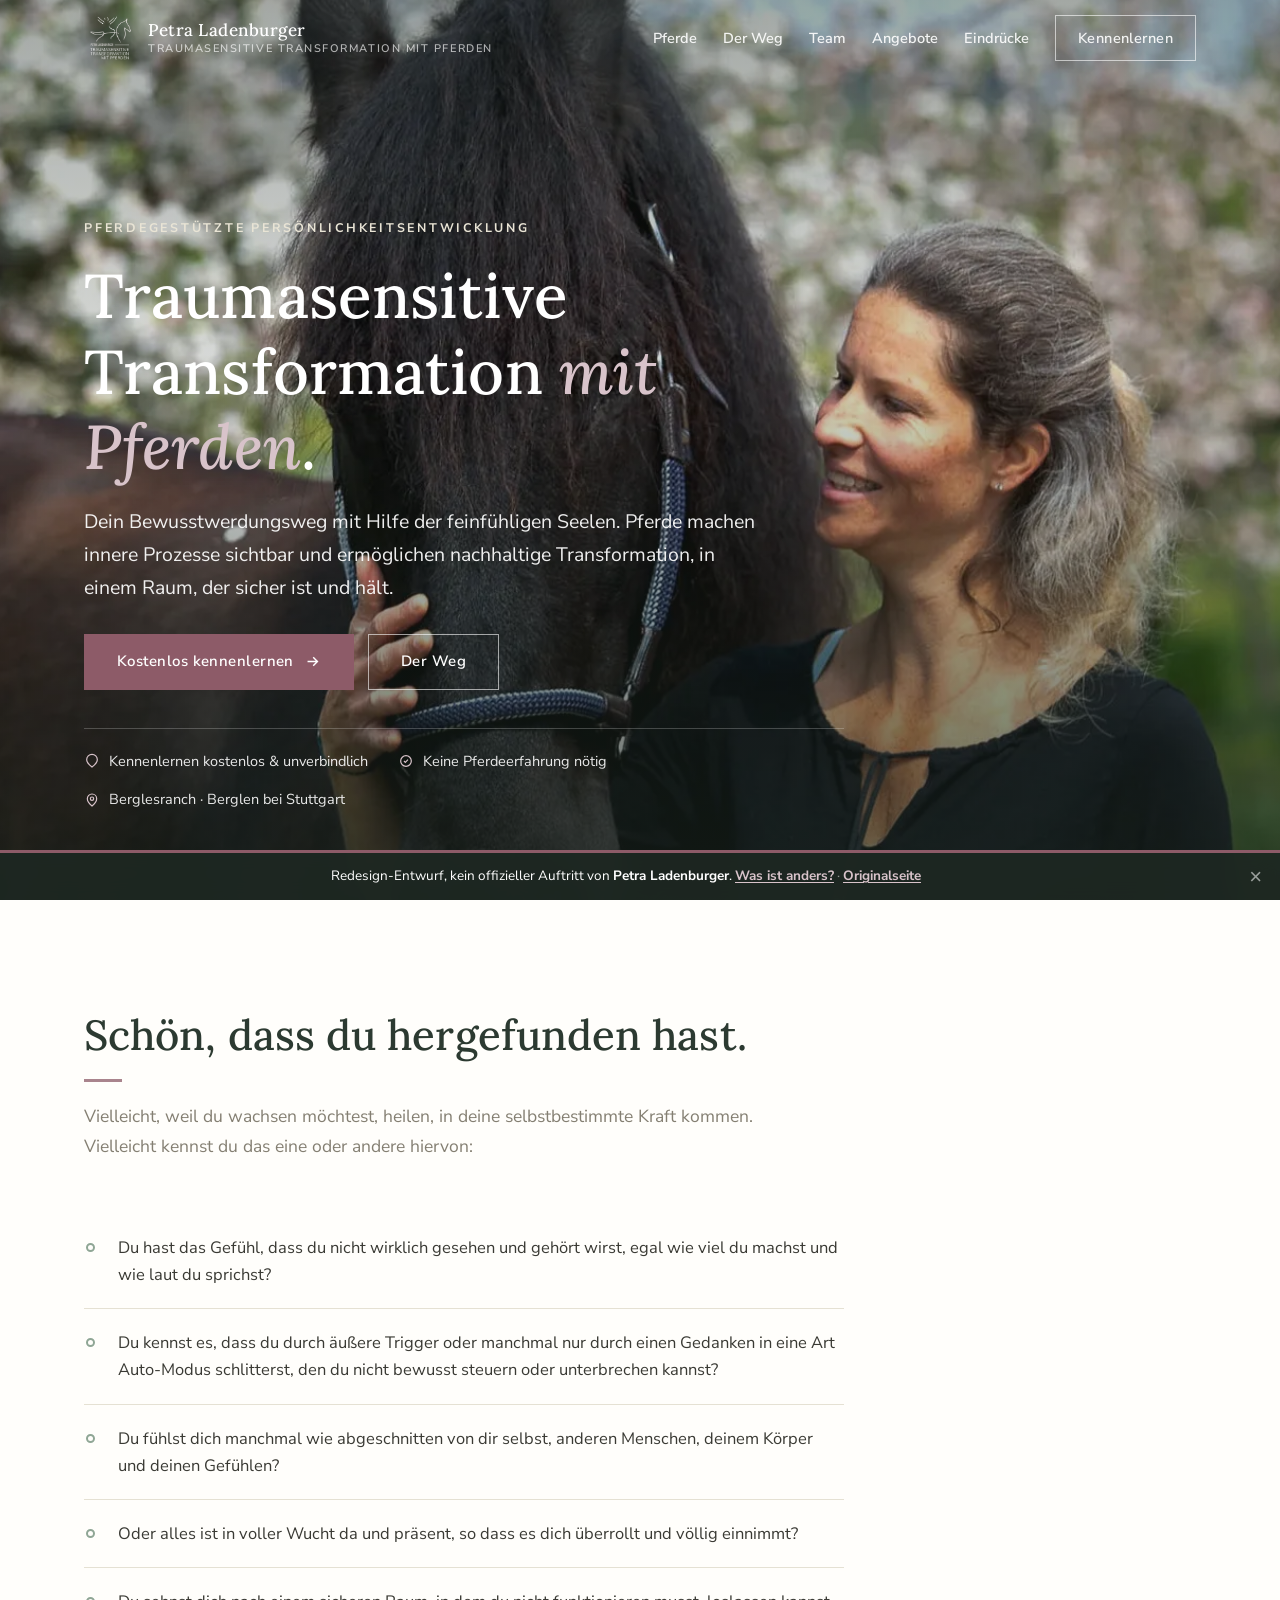
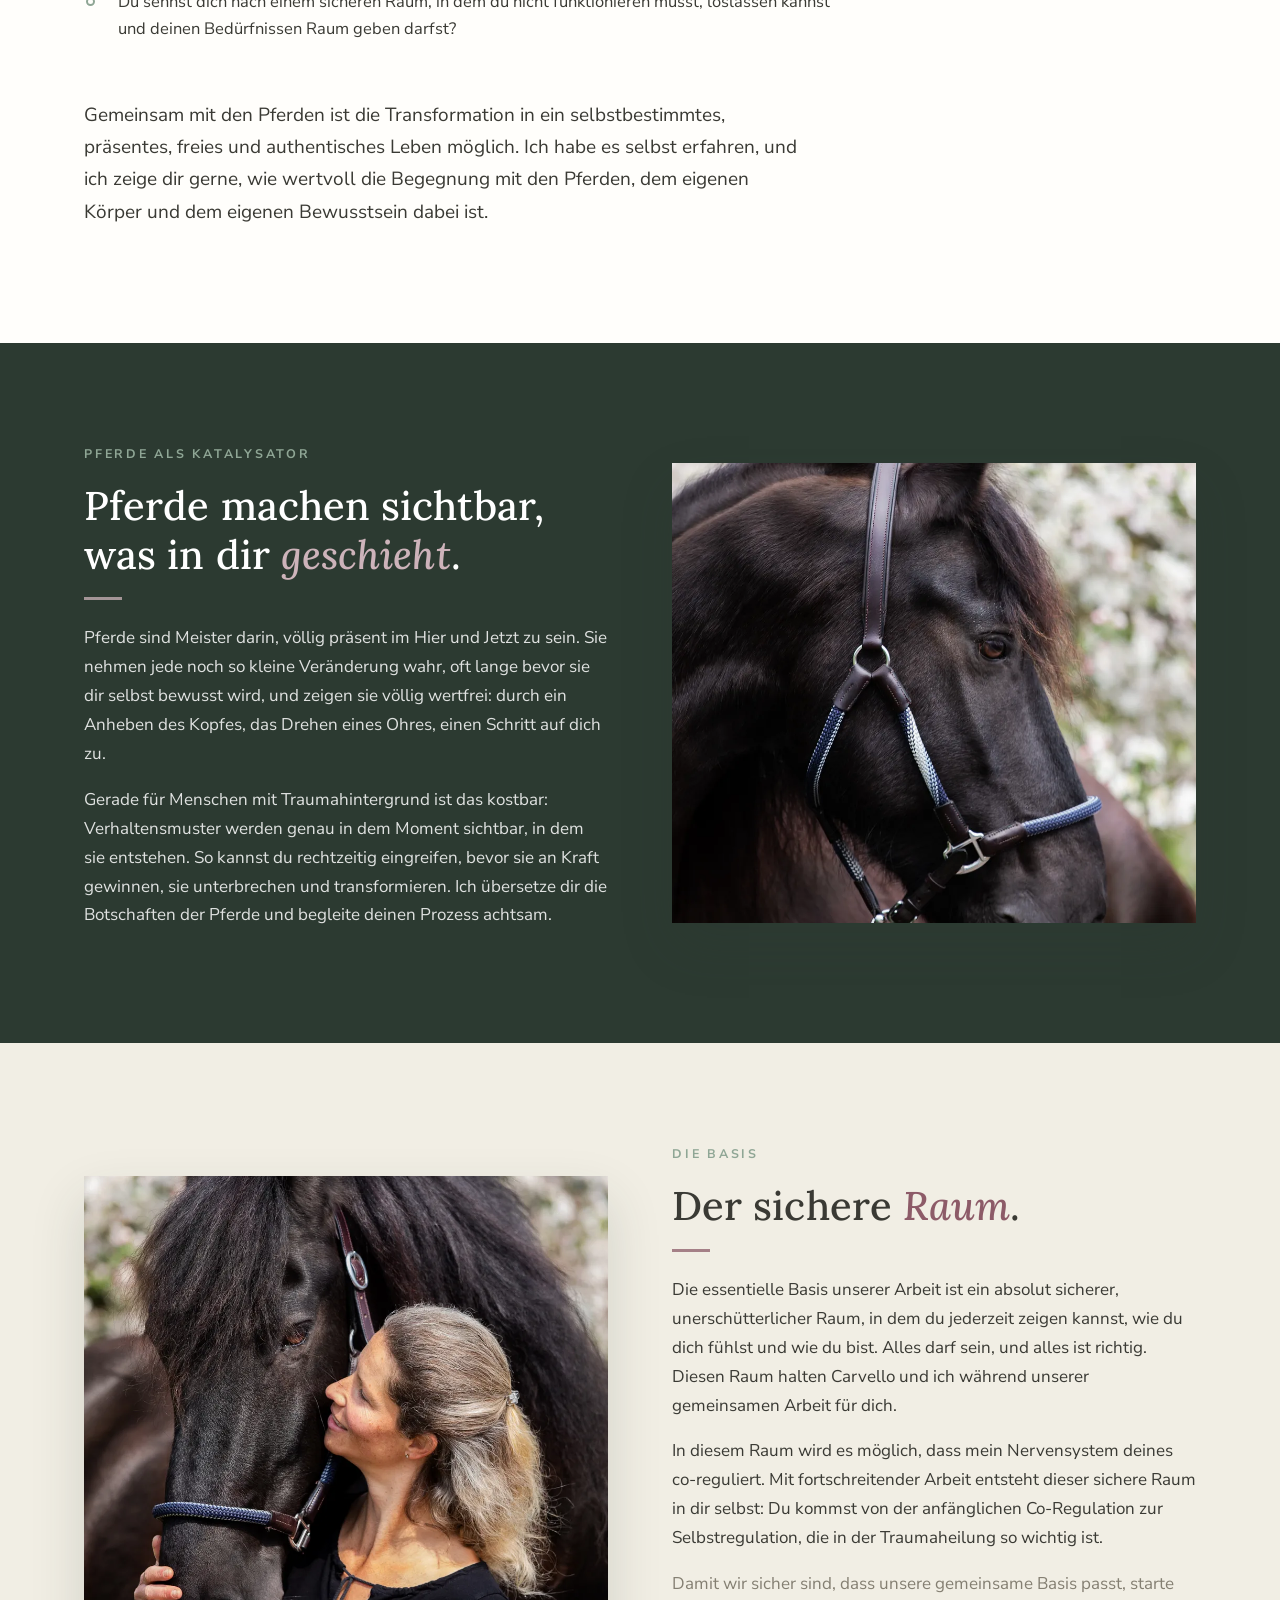
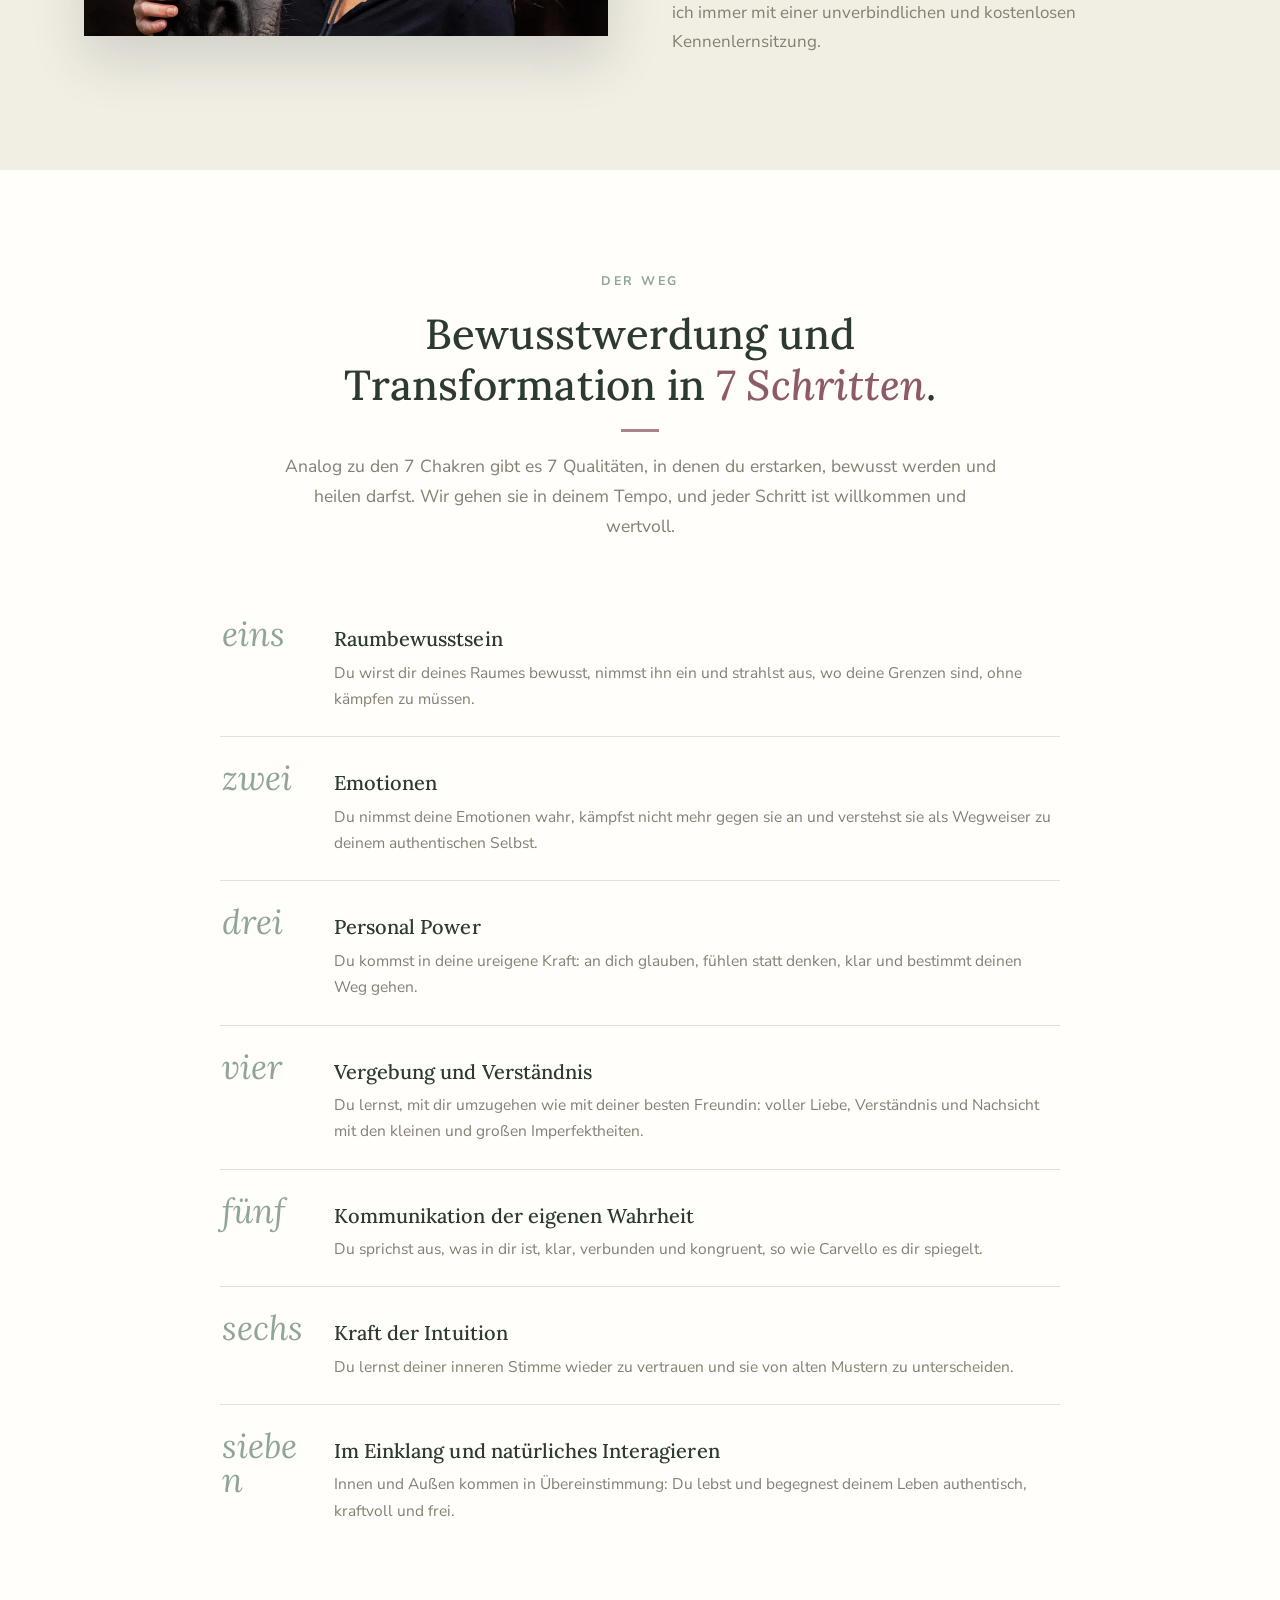
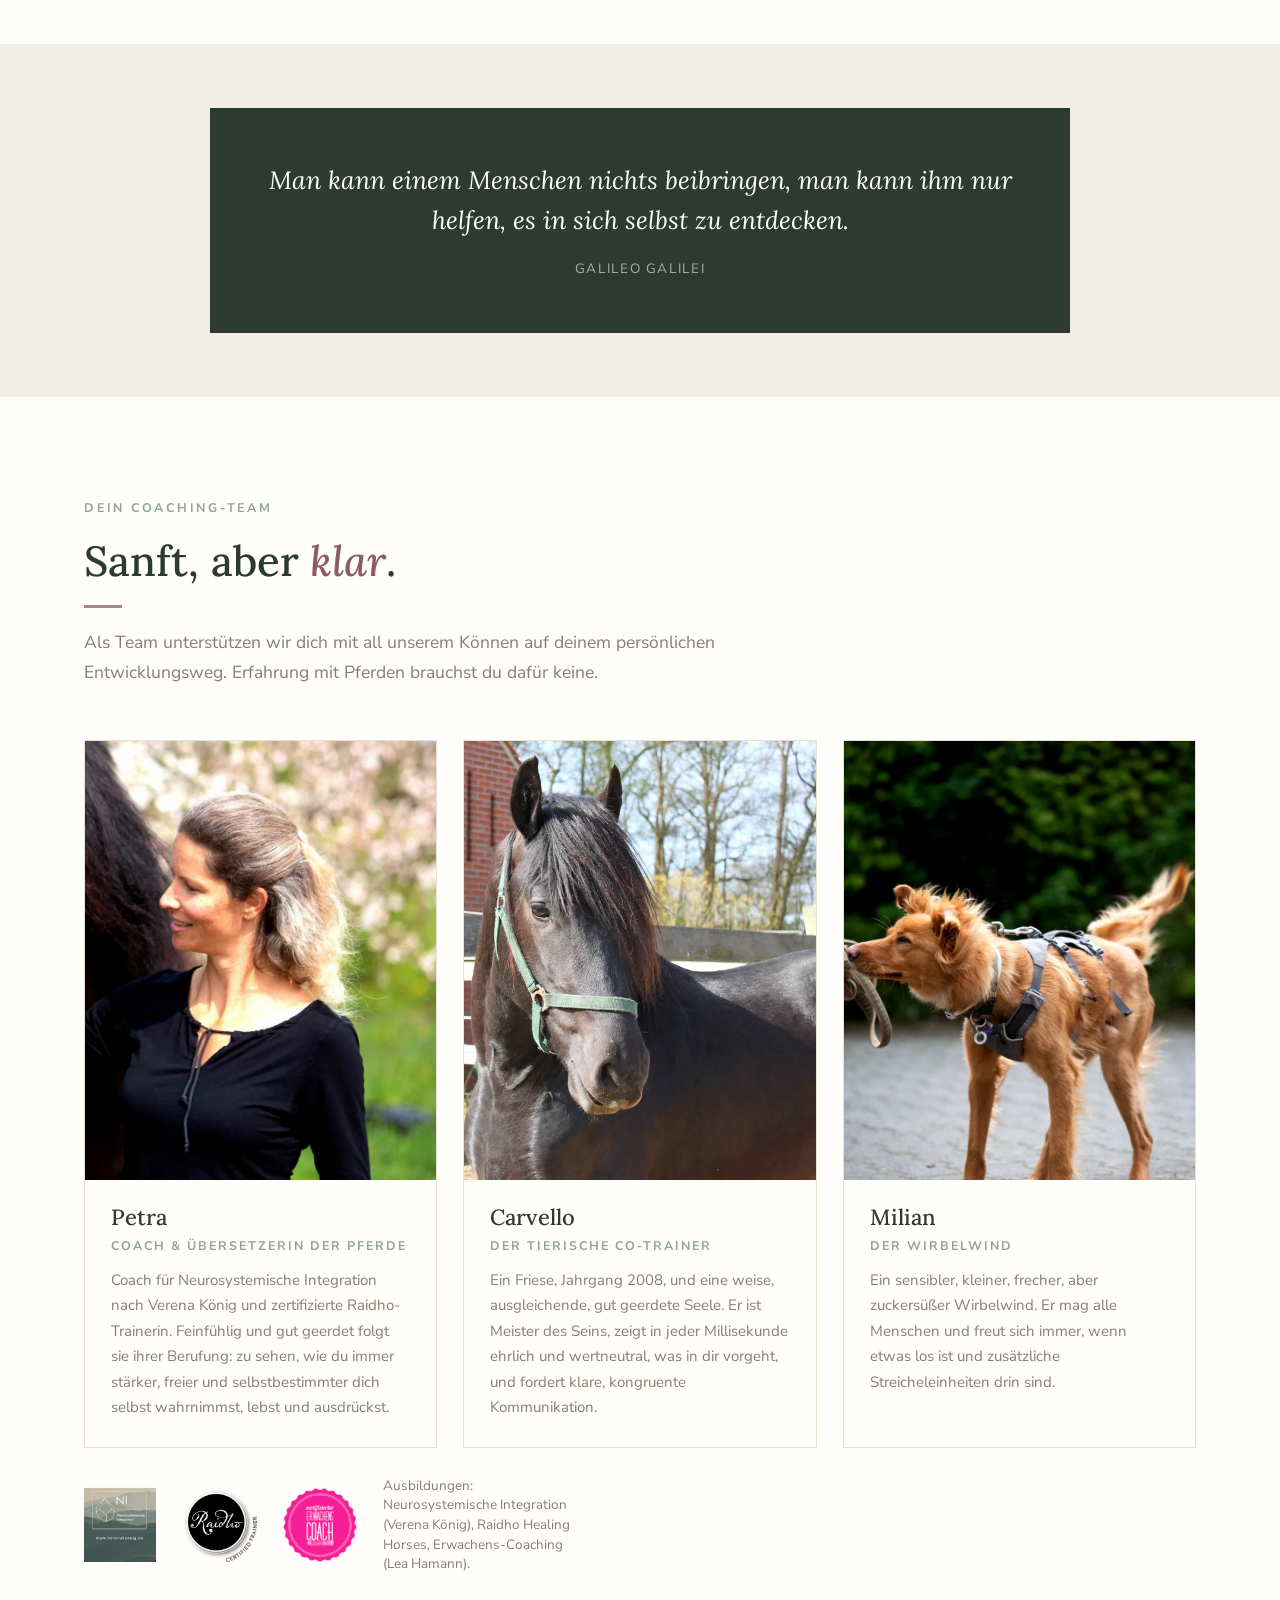
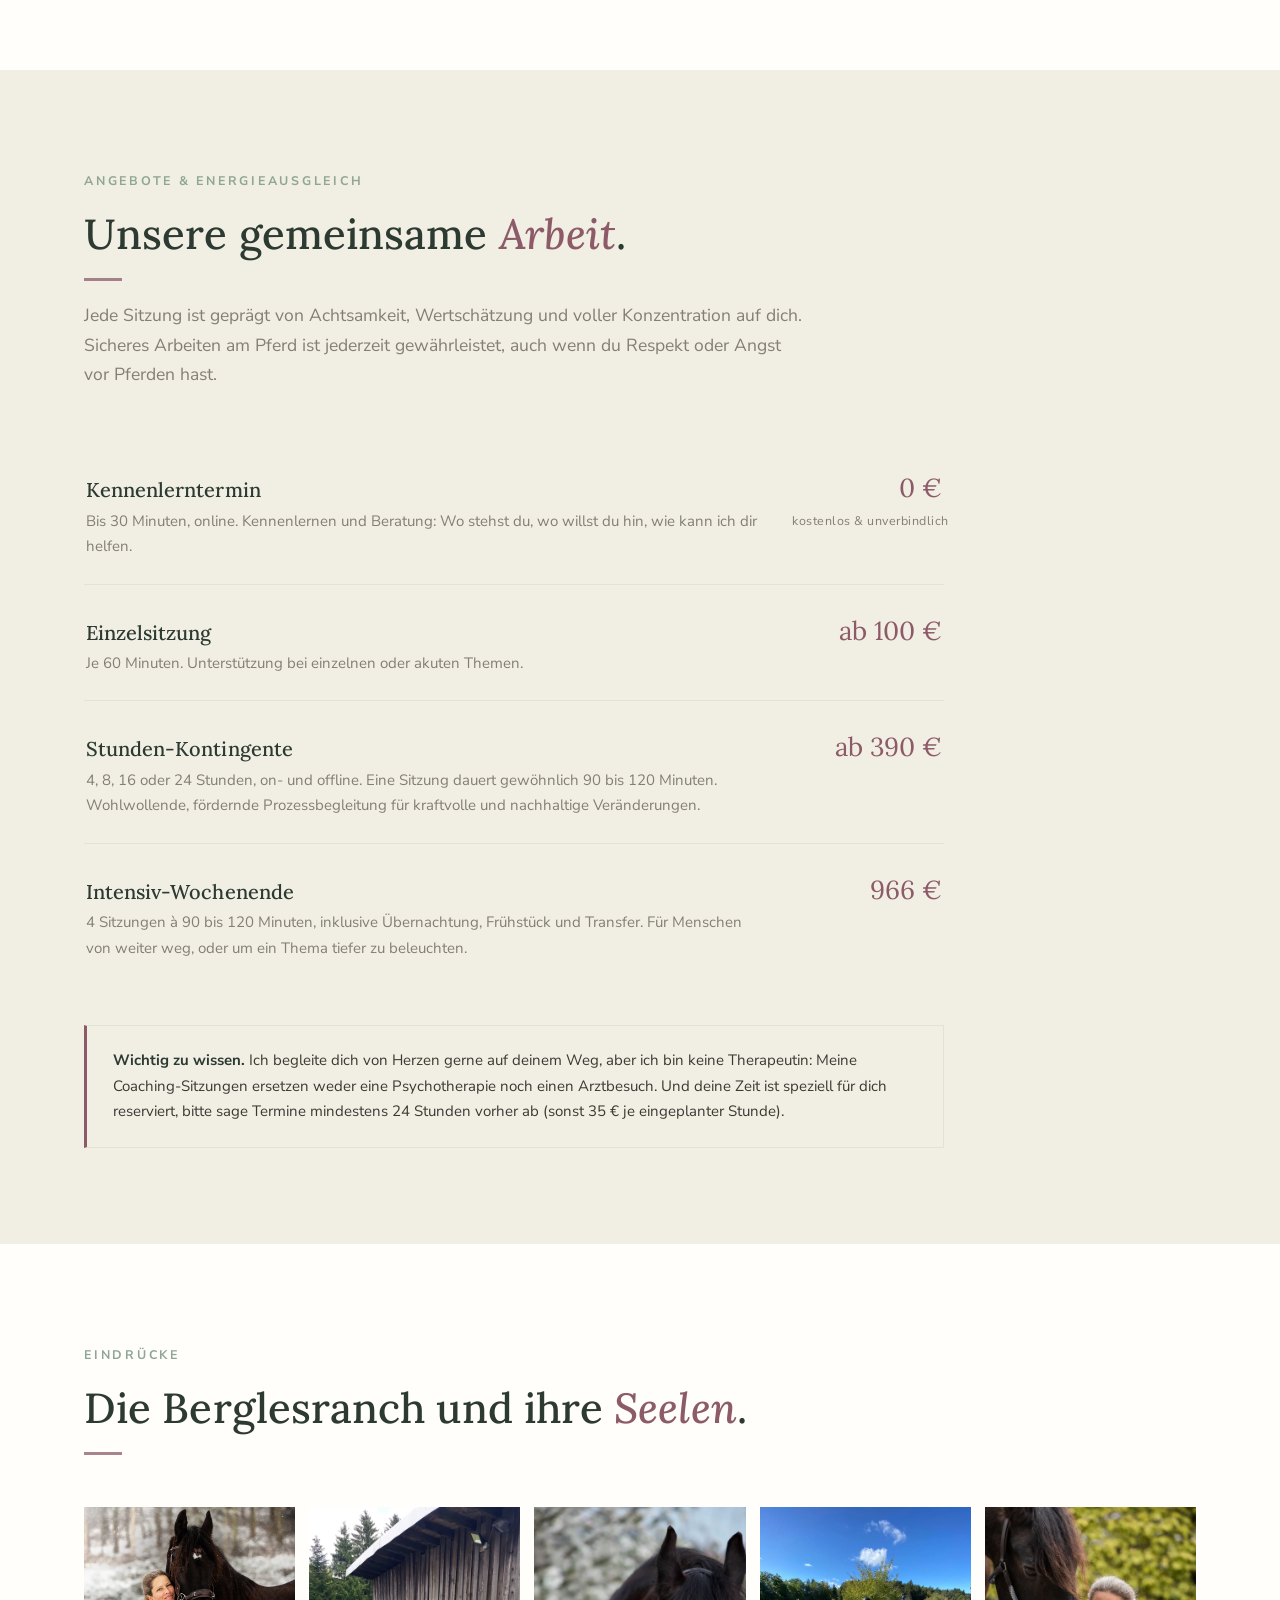
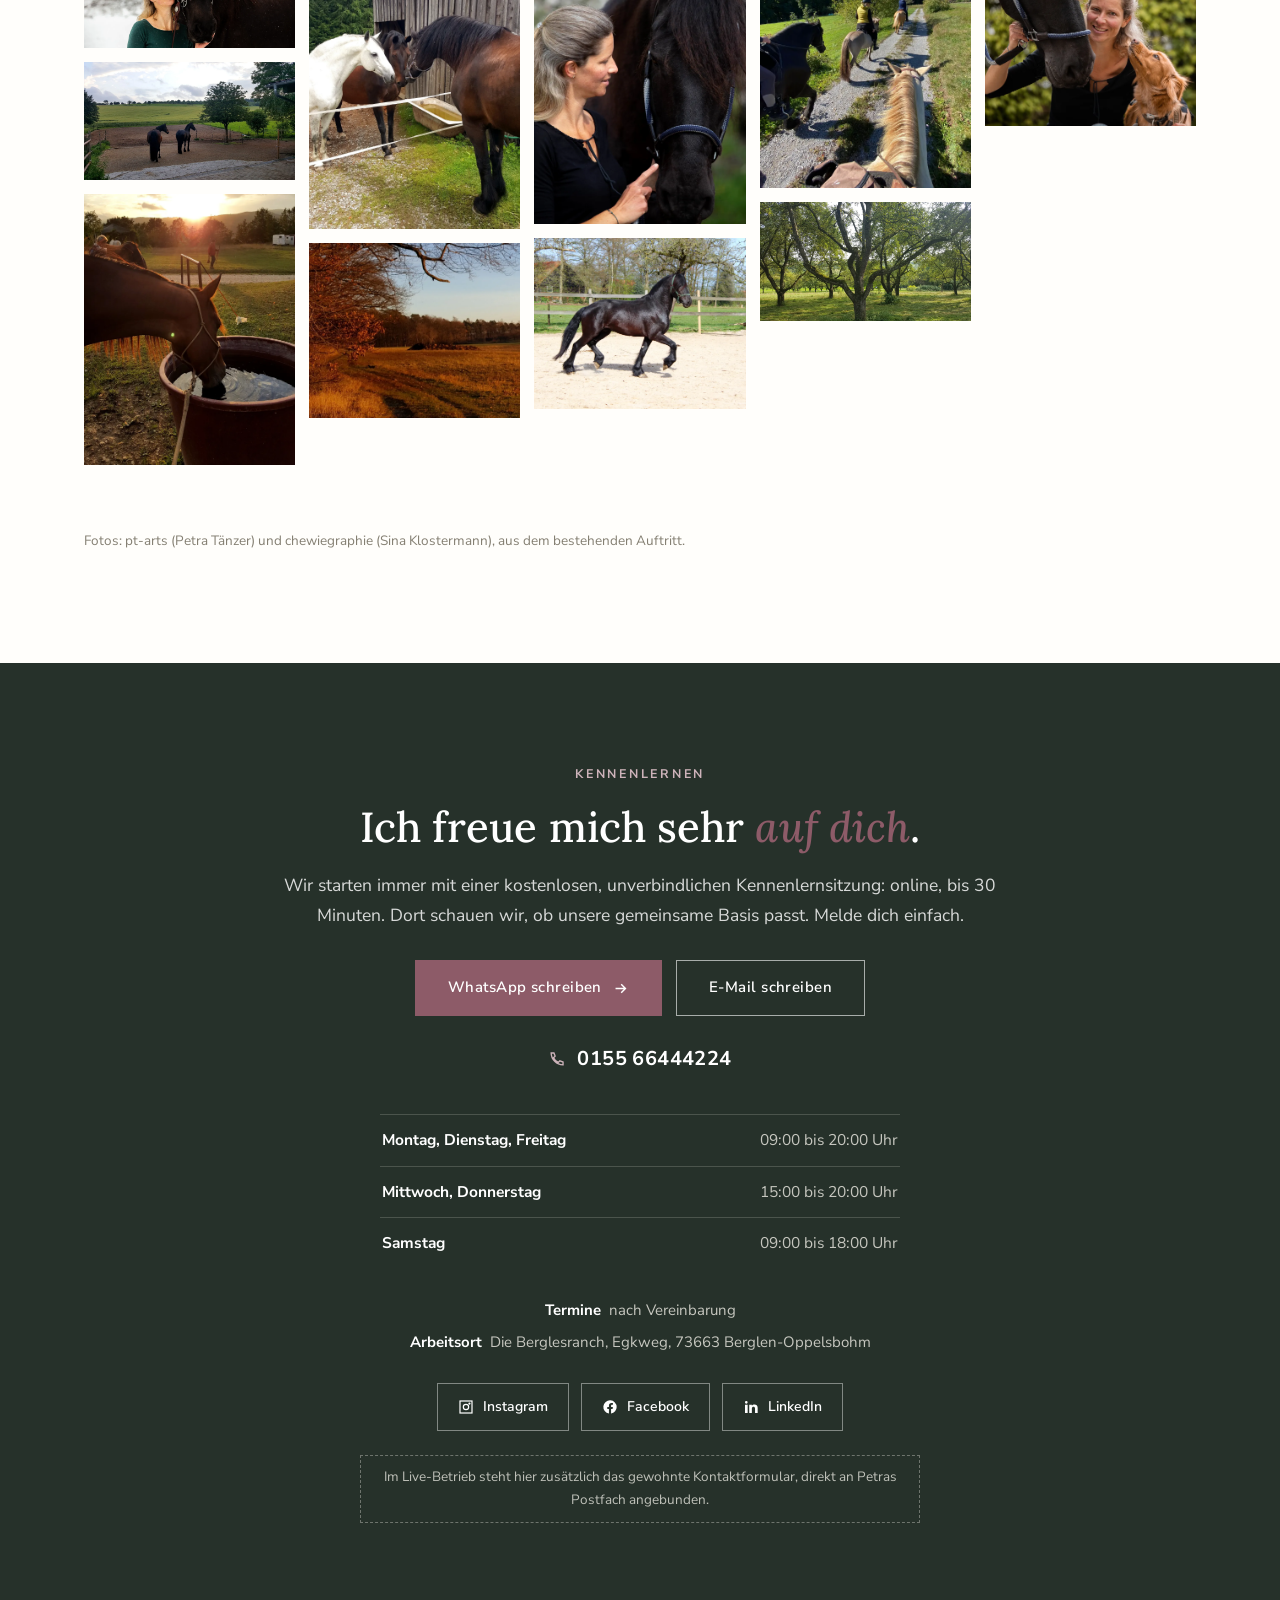
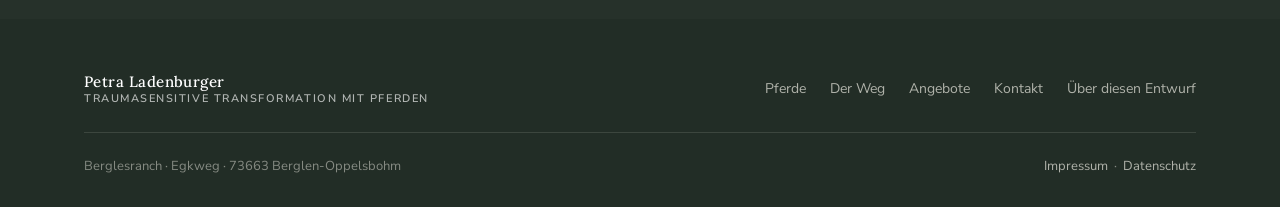
==== commit 6454c863: "Logo-Wechsel im gescrollten Header, Menue-Reihenfolge = Seitenreihenfolge, _shot.html entfernt Co-Au" ====
--- a/index.html
+++ b/index.html
@@ -22,7 +22,7 @@
 <link rel="apple-touch-icon" href="media/favicon-180.png">
 <link rel="preload" as="image" href="media/hero.webp" media="(min-width:701px)">
 <link rel="preload" as="image" href="media/hero-mob.webp" media="(max-width:700px)">
-<link rel="stylesheet" href="css/site.css?v=1">
+<link rel="stylesheet" href="css/site.css?v=2">
 <script type="application/ld+json">
 {"@context":"https://schema.org","@type":"LocalBusiness","name":"Traumasensitive Transformation mit Pferden","founder":{"@type":"Person","name":"Petra Ladenburger"},"@id":"https://suak0903.github.io/petra-pferde/","url":"https://suak0903.github.io/petra-pferde/","image":"https://suak0903.github.io/petra-pferde/media/og.jpg","telephone":"+49 155 66444224","email":"kontakt@traumasensitive-transformation-mit-pferden.de","description":"Pferdegestützte Persönlichkeitsentwicklung und traumasensitive Begleitung im sicheren Raum, mit Coach Petra Ladenburger und Friese Carvello.","address":{"@type":"PostalAddress","streetAddress":"Egkweg (Die Berglesranch)","postalCode":"73663","addressLocality":"Berglen-Oppelsbohm","addressRegion":"BW","addressCountry":"DE"},"areaServed":{"@type":"AdministrativeArea","name":"Region Stuttgart"},"priceRange":"Kennenlernen kostenlos, Einzelsitzung ab 100 €","sameAs":["https://www.traumasensitive-transformation-mit-pferden.de/","https://www.instagram.com/petraladenburger/","https://www.facebook.com/PetraLadenburger","https://www.linkedin.com/in/petra-ladenburger/"]}
 </script>
@@ -34,12 +34,13 @@
 <header class="nav" id="nav">
   <div class="wrap">
     <a href="index.html#top" class="brand" aria-label="Startseite">
-      <img src="media/logo-hell.png" alt="" width="52" height="37">
+      <img class="logo-hell" src="media/logo-hell.png" alt="" width="52" height="37">
+      <img class="logo-dunkel" src="media/logo.png" alt="" width="52" height="37">
       <b>Petra Ladenburger<span>Traumasensitive Transformation mit Pferden</span></b>
     </a>
     <nav class="nav__links" aria-label="Hauptnavigation">
+      <a href="index.html#pferde">Pferde</a>
       <a href="index.html#weg">Der Weg</a>
-      <a href="index.html#pferde">Pferde</a>
       <a href="index.html#team">Team</a>
       <a href="index.html#angebote">Angebote</a>
       <a href="index.html#eindruecke">Eindrücke</a>
@@ -50,8 +51,8 @@
 </header>
 <nav class="mmenu" id="mmenu" aria-label="Mobile Navigation" inert>
   <div class="mmenu__links">
+    <a href="index.html#pferde">Pferde</a>
     <a href="index.html#weg">Der Weg</a>
-    <a href="index.html#pferde">Pferde</a>
     <a href="index.html#team">Team</a>
     <a href="index.html#angebote">Angebote</a>
     <a href="index.html#eindruecke">Eindrücke</a>
@@ -327,8 +328,8 @@
     <div class="foot__top">
       <a href="index.html#top" class="brand"><b>Petra Ladenburger<span>Traumasensitive Transformation mit Pferden</span></b></a>
       <nav class="foot__nav" aria-label="Footer">
+        <a href="index.html#pferde">Pferde</a>
         <a href="index.html#weg">Der Weg</a>
-        <a href="index.html#pferde">Pferde</a>
         <a href="index.html#angebote">Angebote</a>
         <a href="index.html#kontakt">Kontakt</a>
         <a href="hinweise.html">Über diesen Entwurf</a>
--- a/css/site.css
+++ b/css/site.css
@@ -122,6 +122,11 @@
 .nav.menu-open{background:none;box-shadow:none;backdrop-filter:none;z-index:130}
 .nav.menu-open .brand b{color:#fff}
 .nav.menu-open .brand b span{color:rgba(255,255,255,.65)}
+.brand .logo-dunkel{display:none}
+.nav.scrolled .logo-hell{display:none}
+.nav.scrolled .logo-dunkel{display:block}
+.nav.menu-open .logo-hell{display:block}
+.nav.menu-open .logo-dunkel{display:none}
 
 /* Mobiles Menue: Glas auf Waldgruen */
 .mmenu{
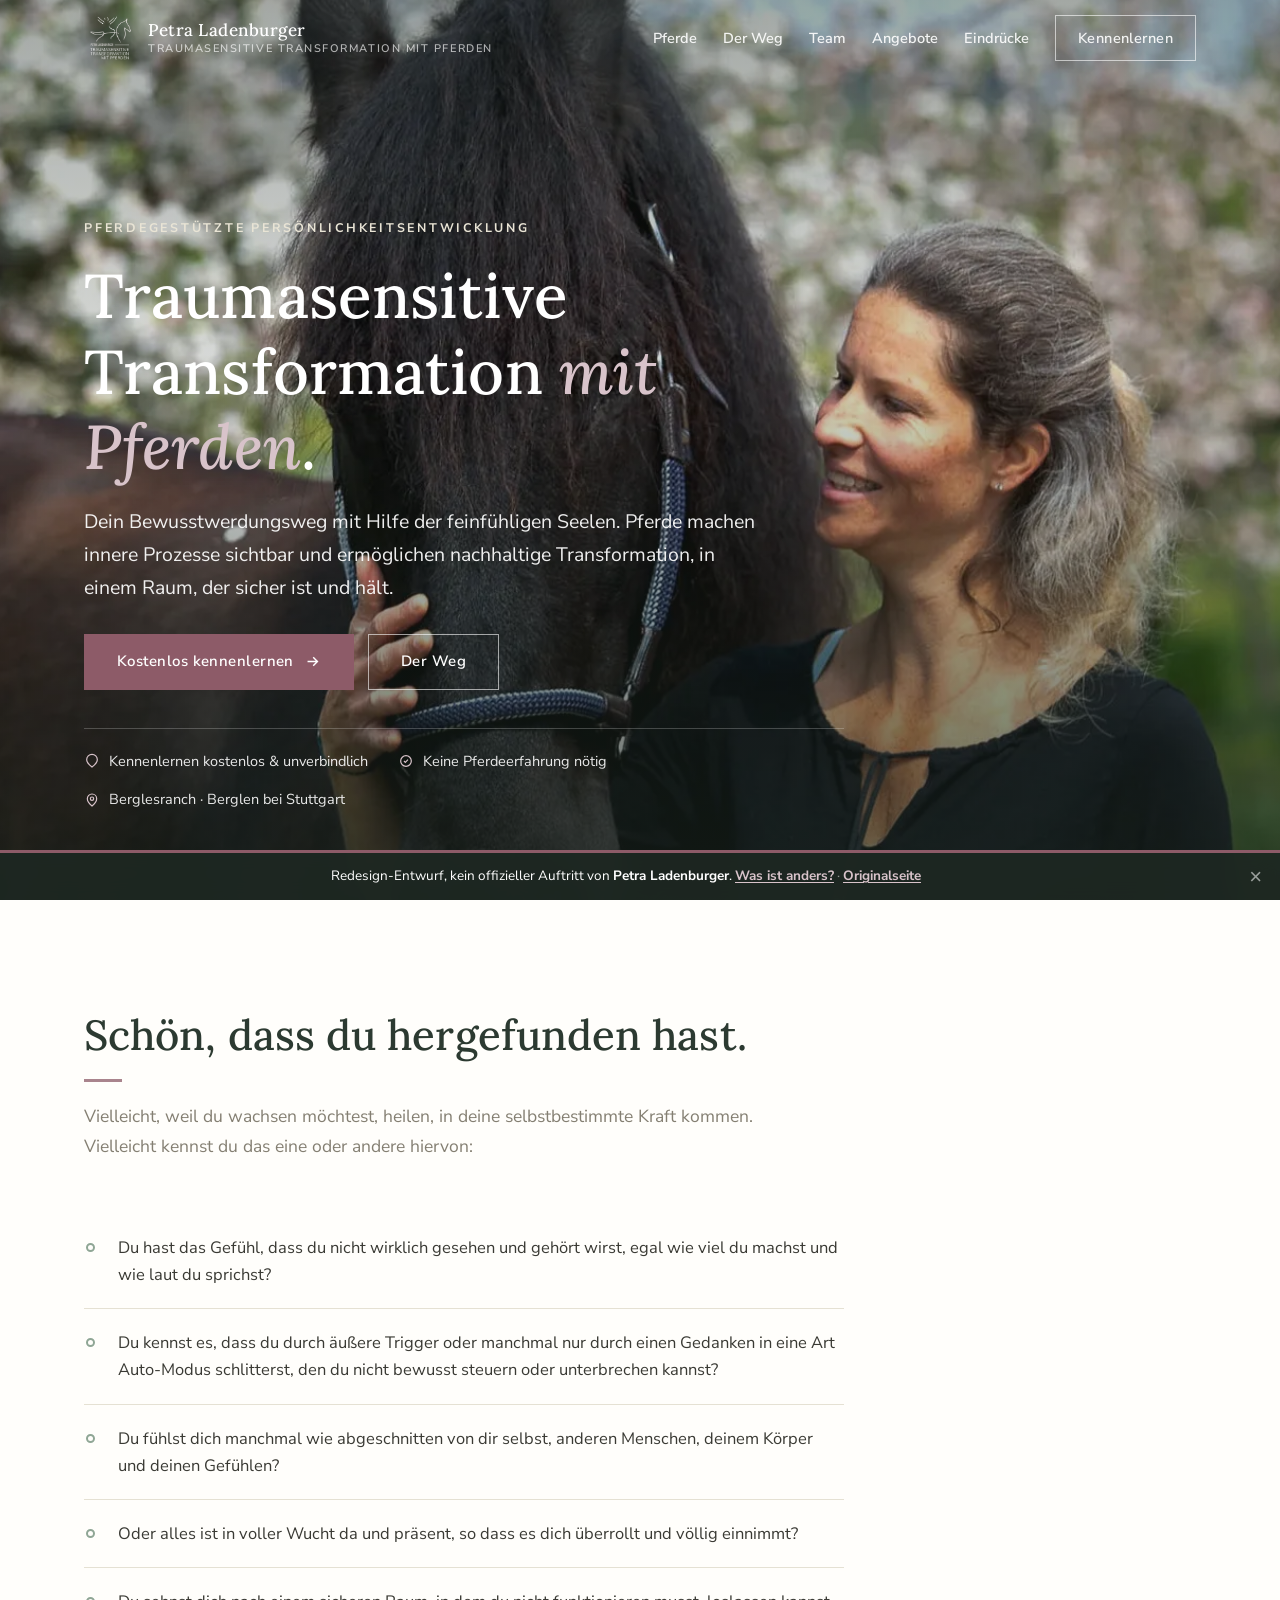
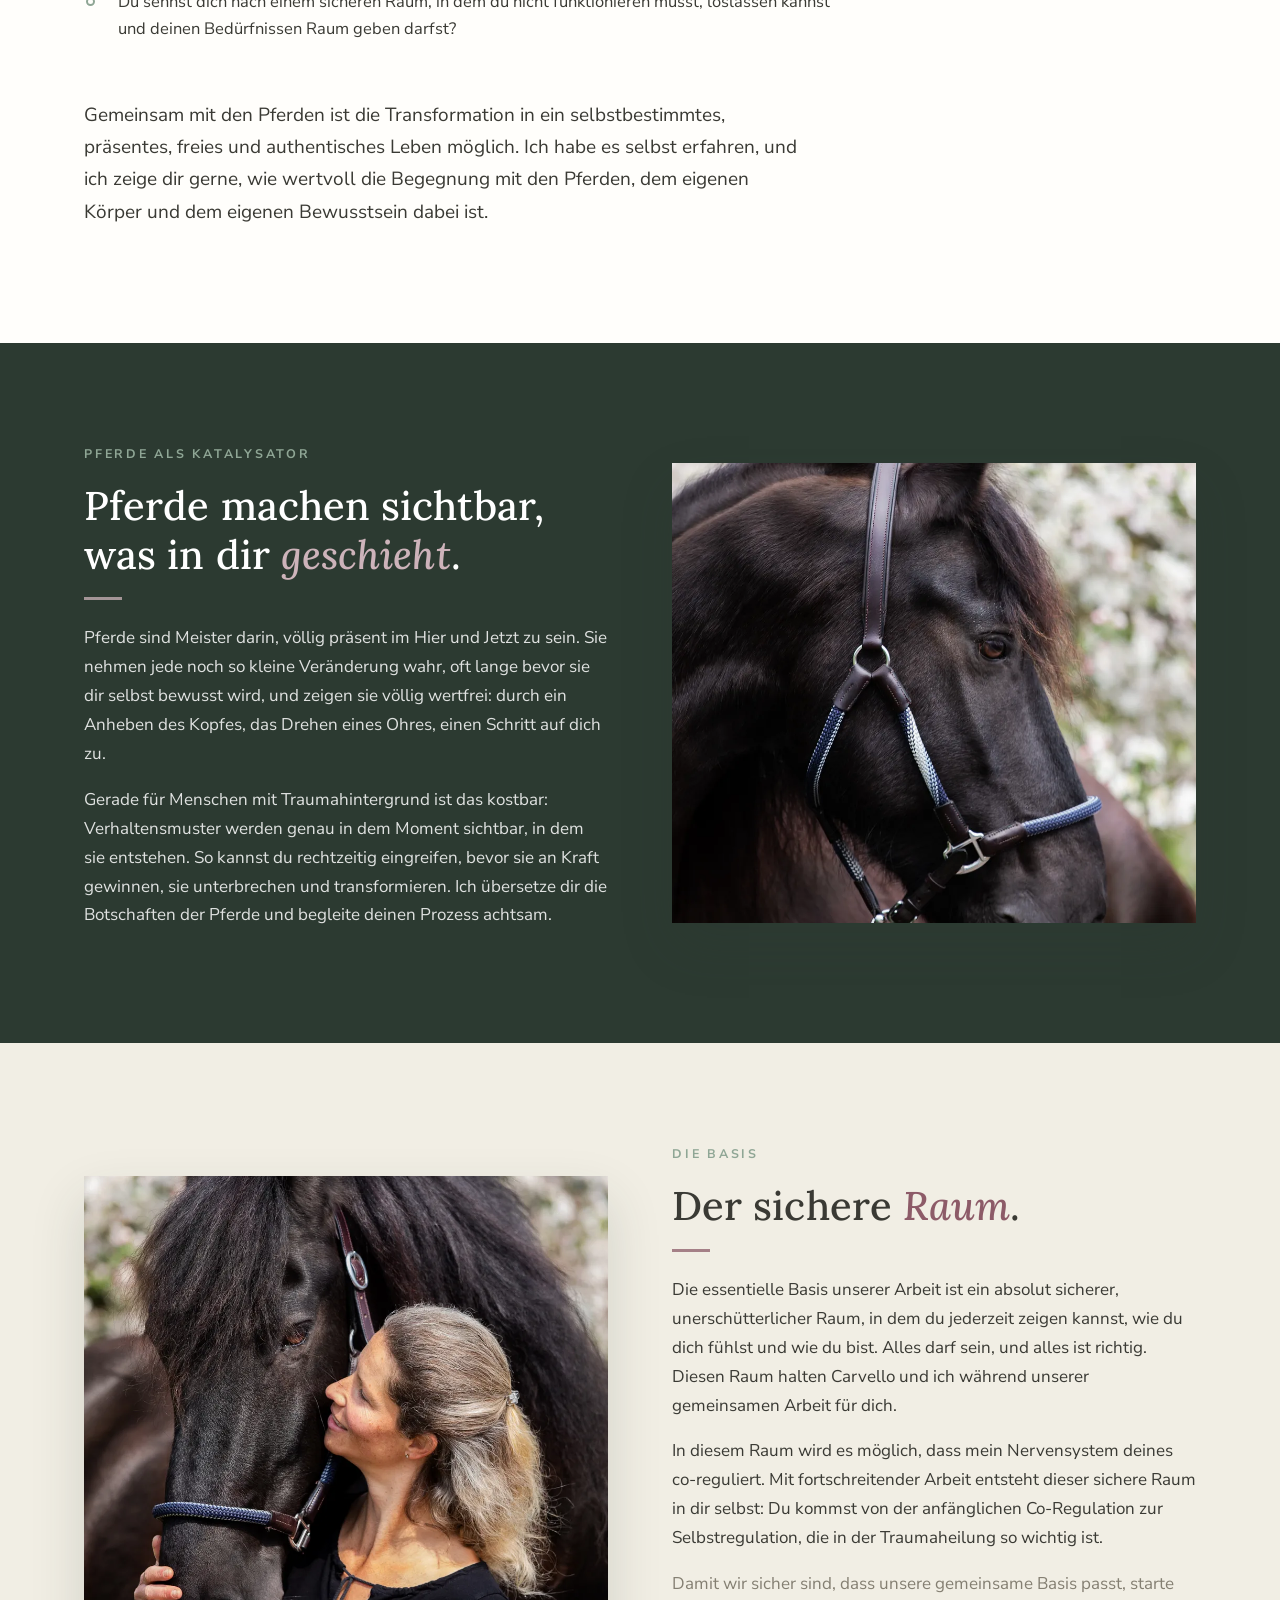
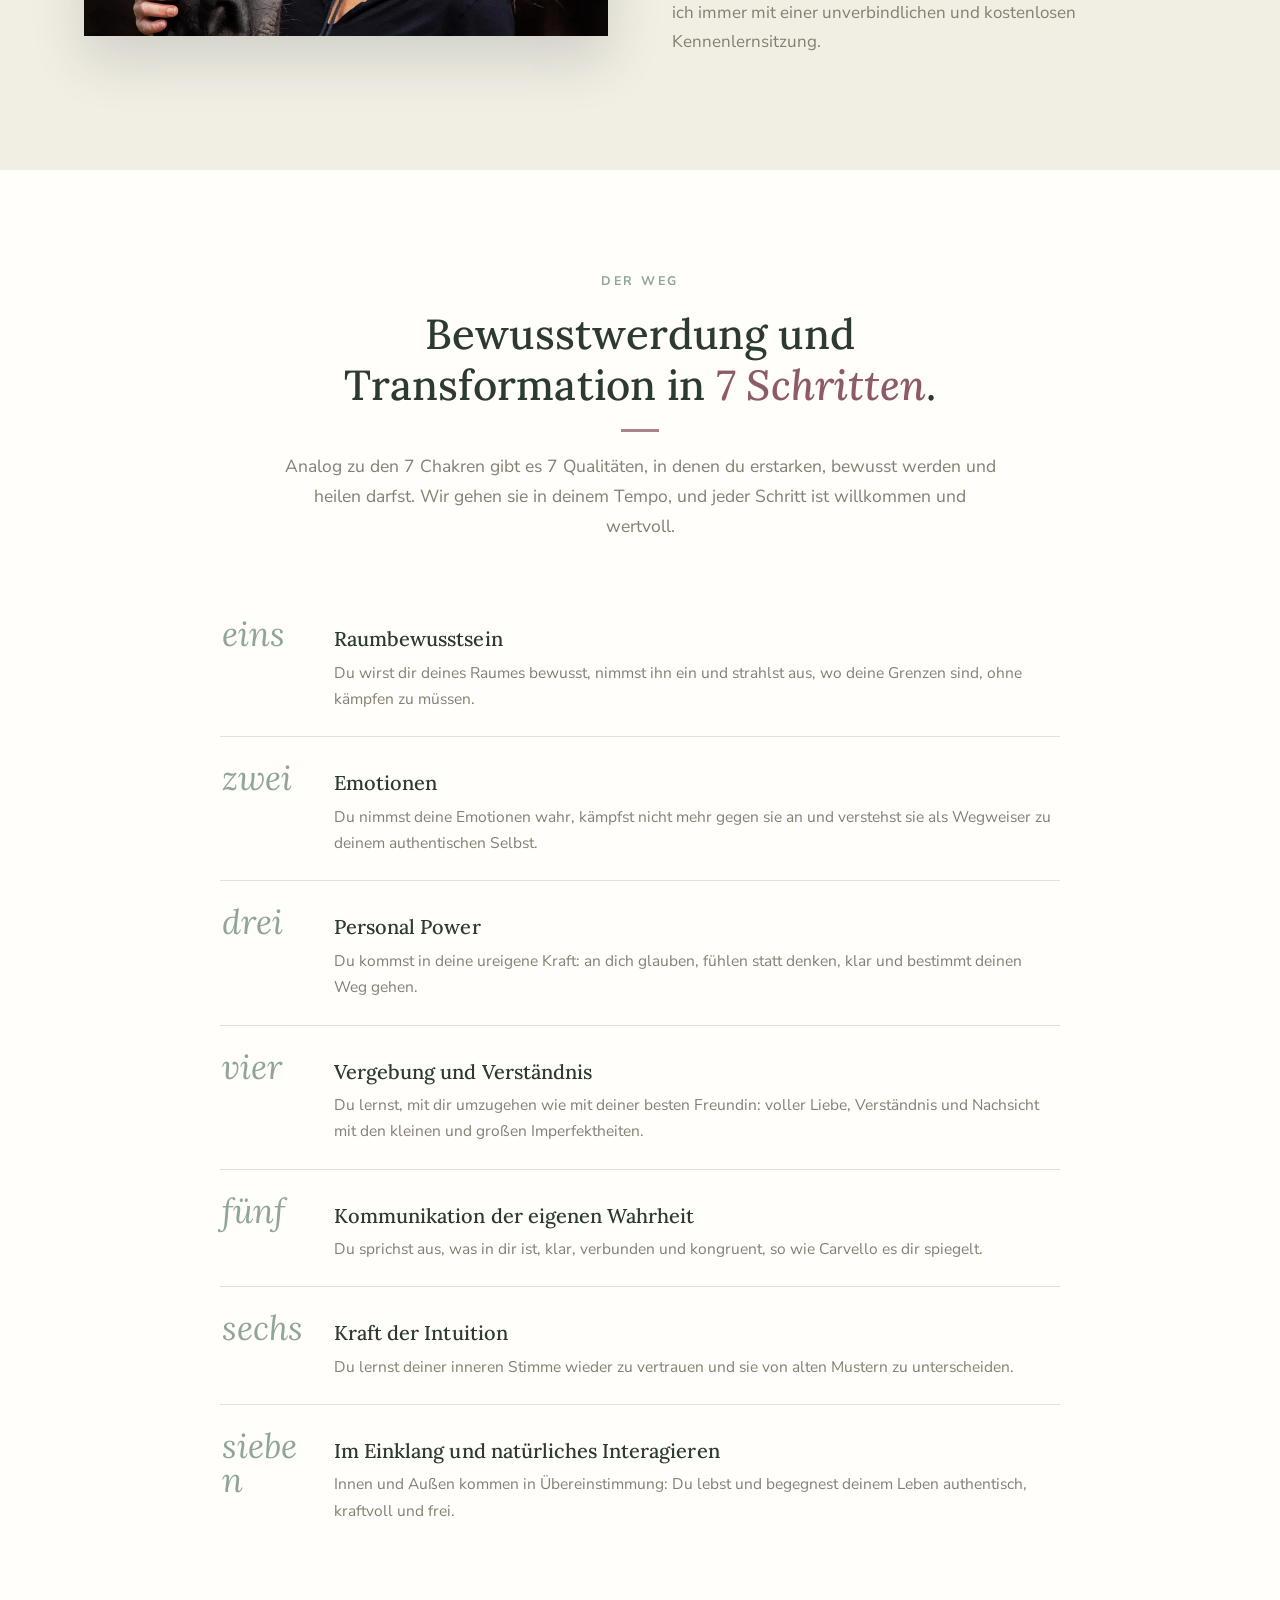
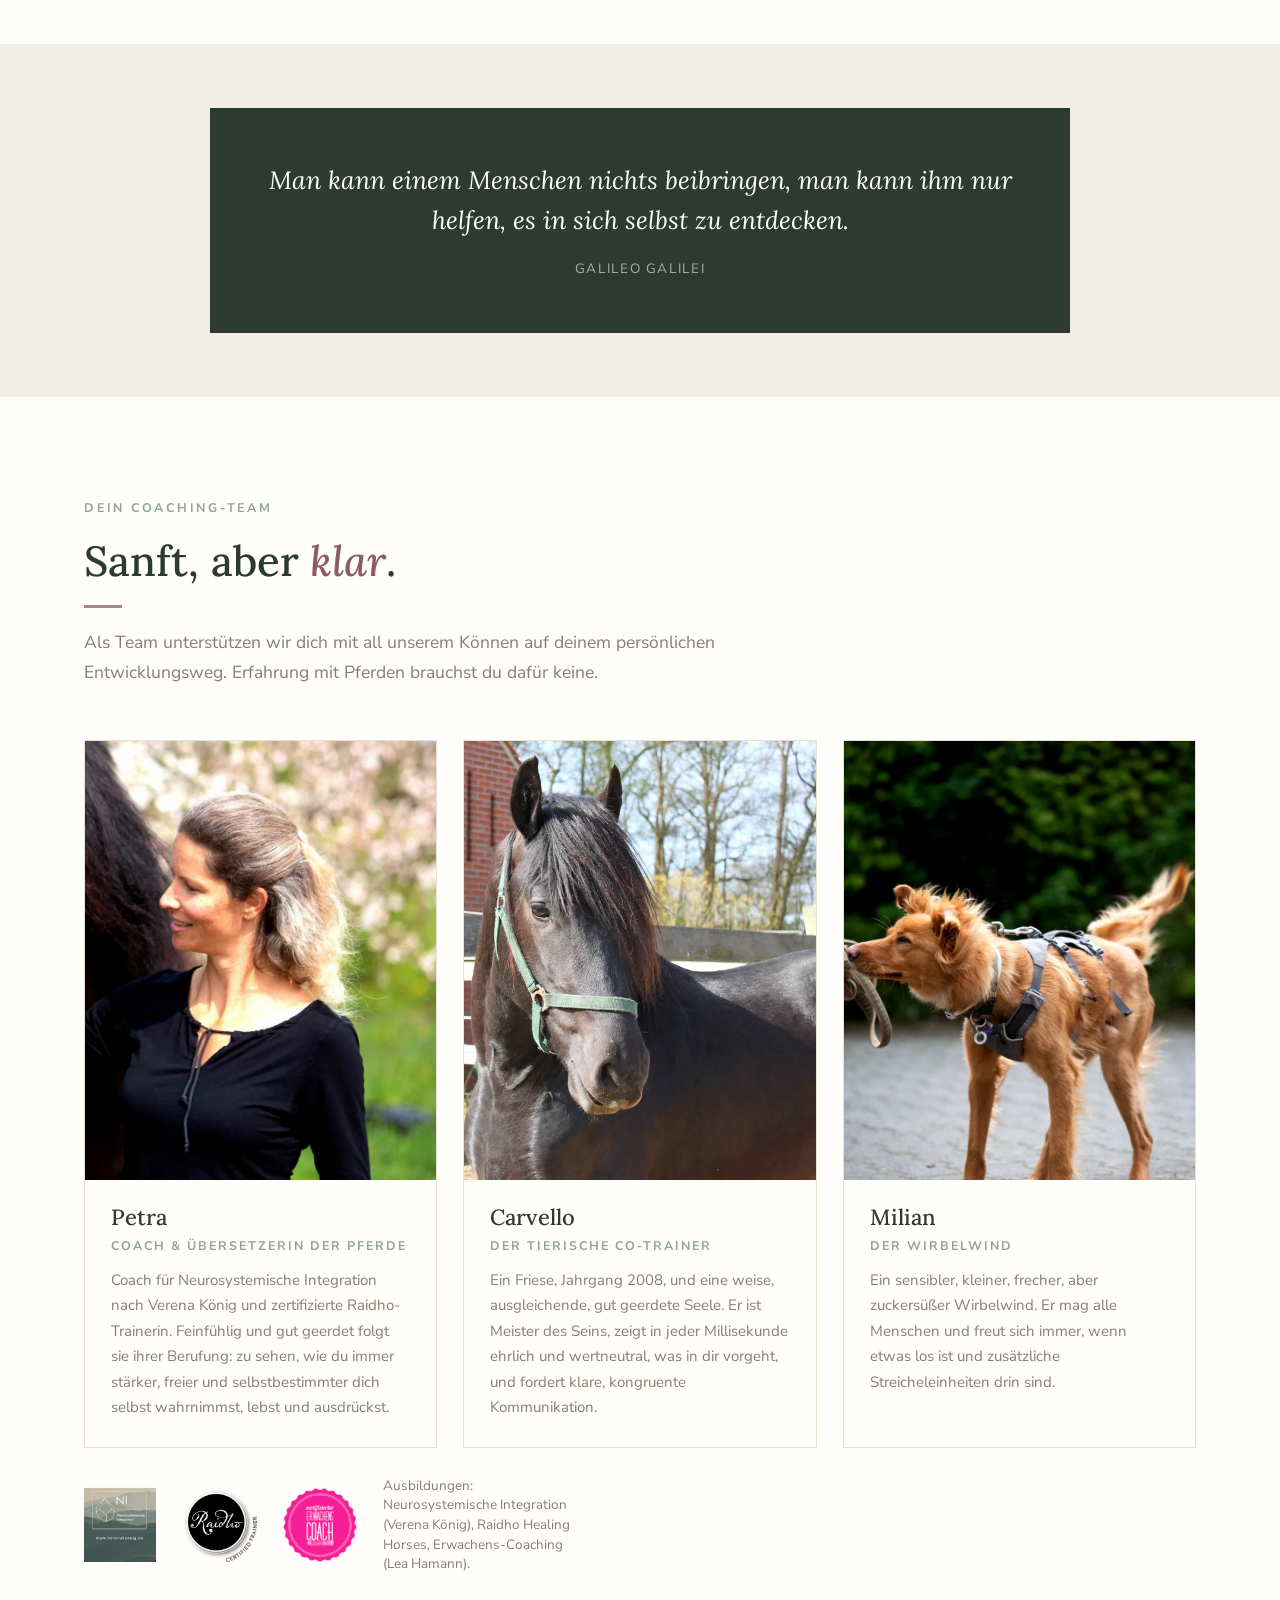
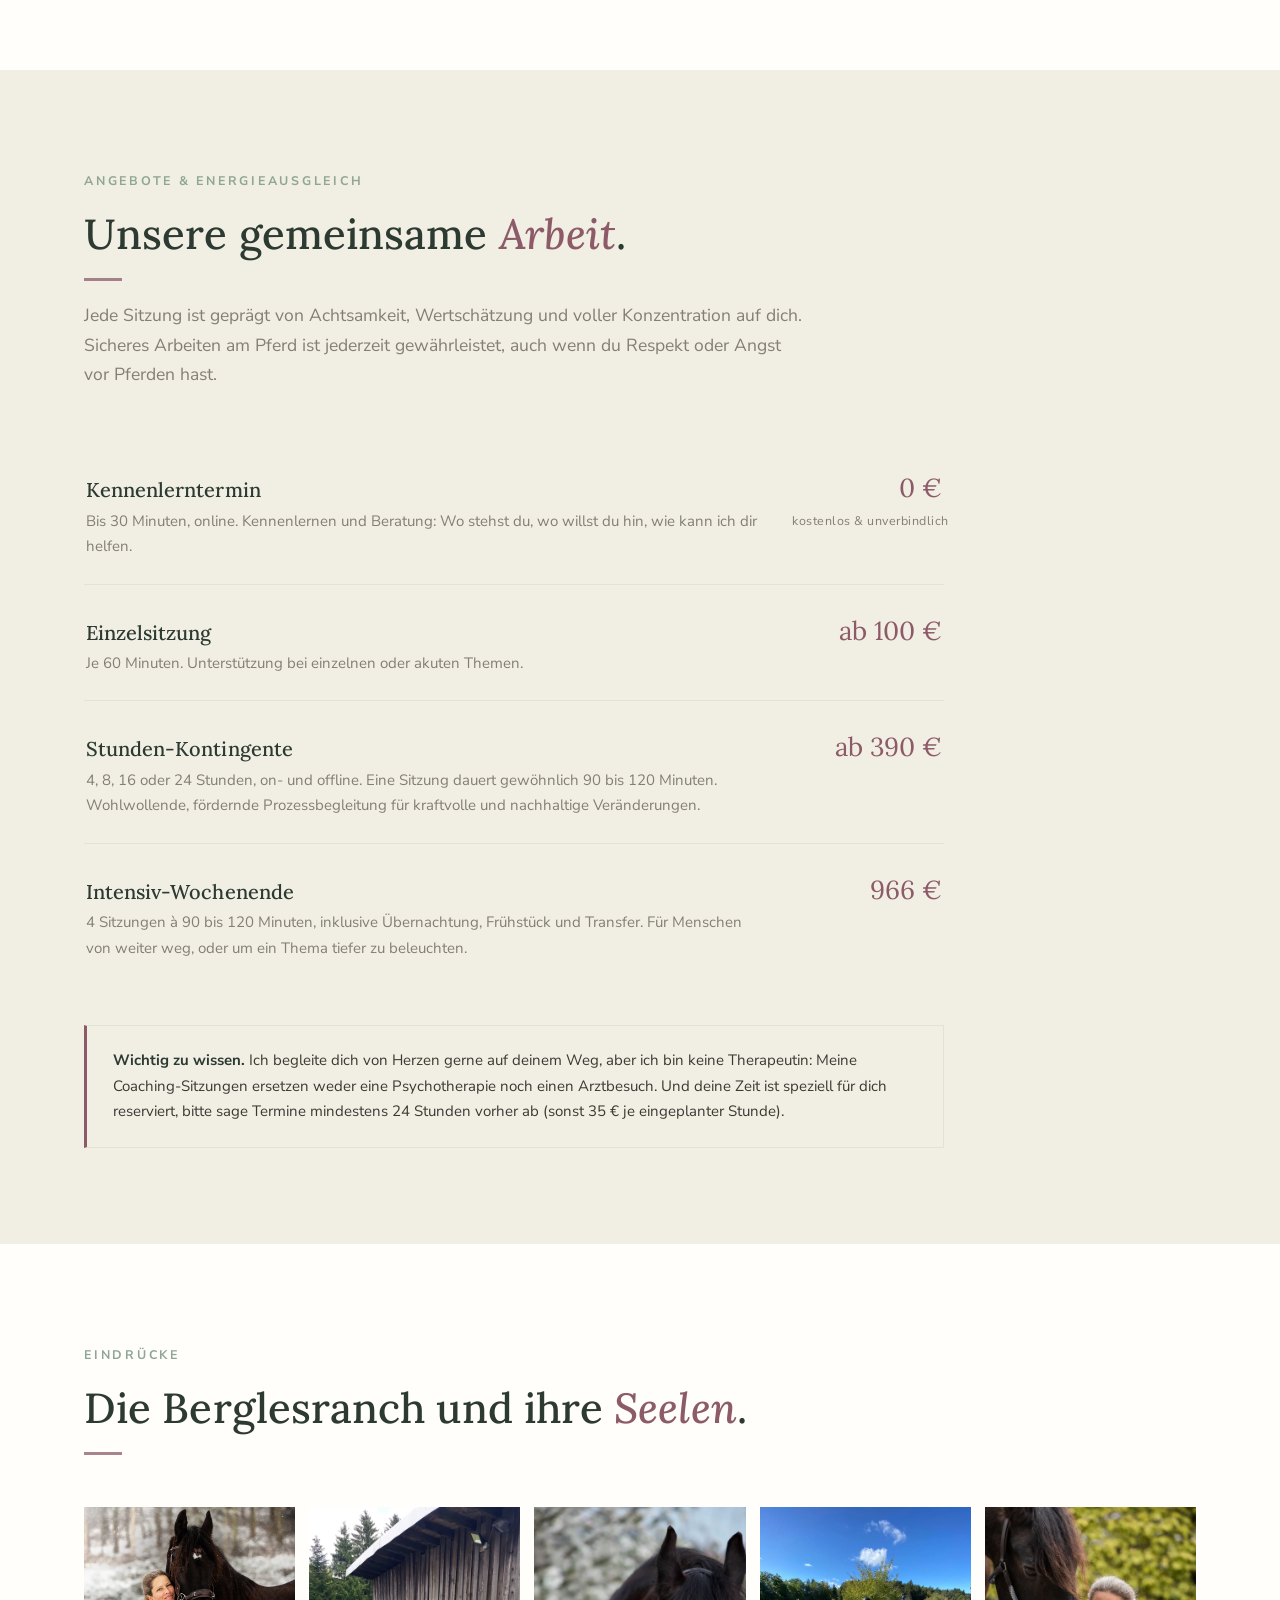
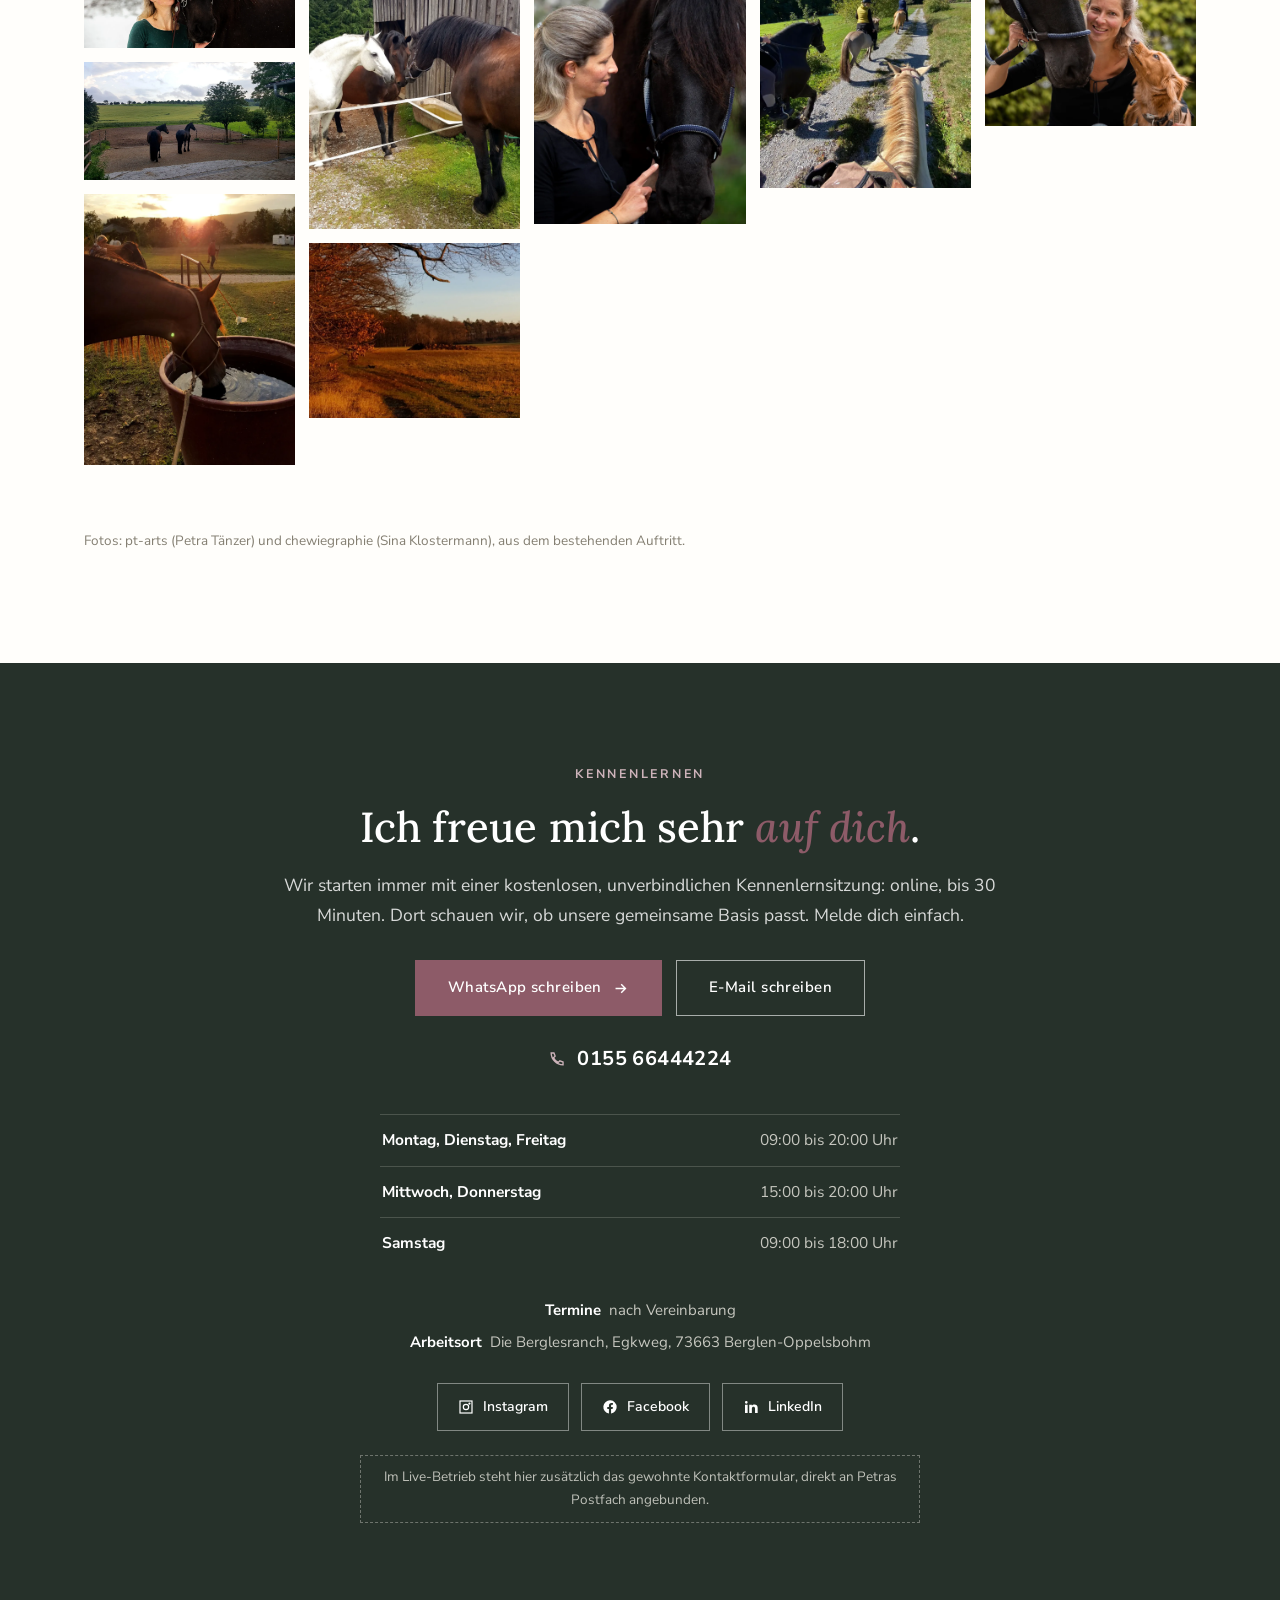
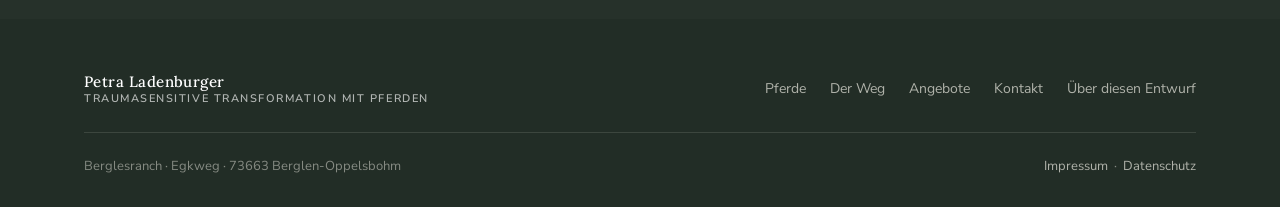
==== commit 2561b3a4: "Lightbox-img ohne leeres src initialisieren (Codex-Review Turn [14]) Co-Authored-By: Claude Fable 5 " ====
--- a/index.html
+++ b/index.html
@@ -347,7 +347,7 @@
 <div class="lb" id="lb" aria-hidden="true" role="dialog" aria-label="Bildansicht">
   <button class="lb__close" id="lbClose" aria-label="Schließen">&times;</button>
   <button class="lb__nav prev" id="lbPrev" aria-label="Vorheriges Bild">&#8249;</button>
-  <img id="lbImg" src="" alt="">
+  <img id="lbImg" alt="">
   <button class="lb__nav next" id="lbNext" aria-label="Nächstes Bild">&#8250;</button>
   <div class="lb__count" id="lbCount"></div>
 </div>
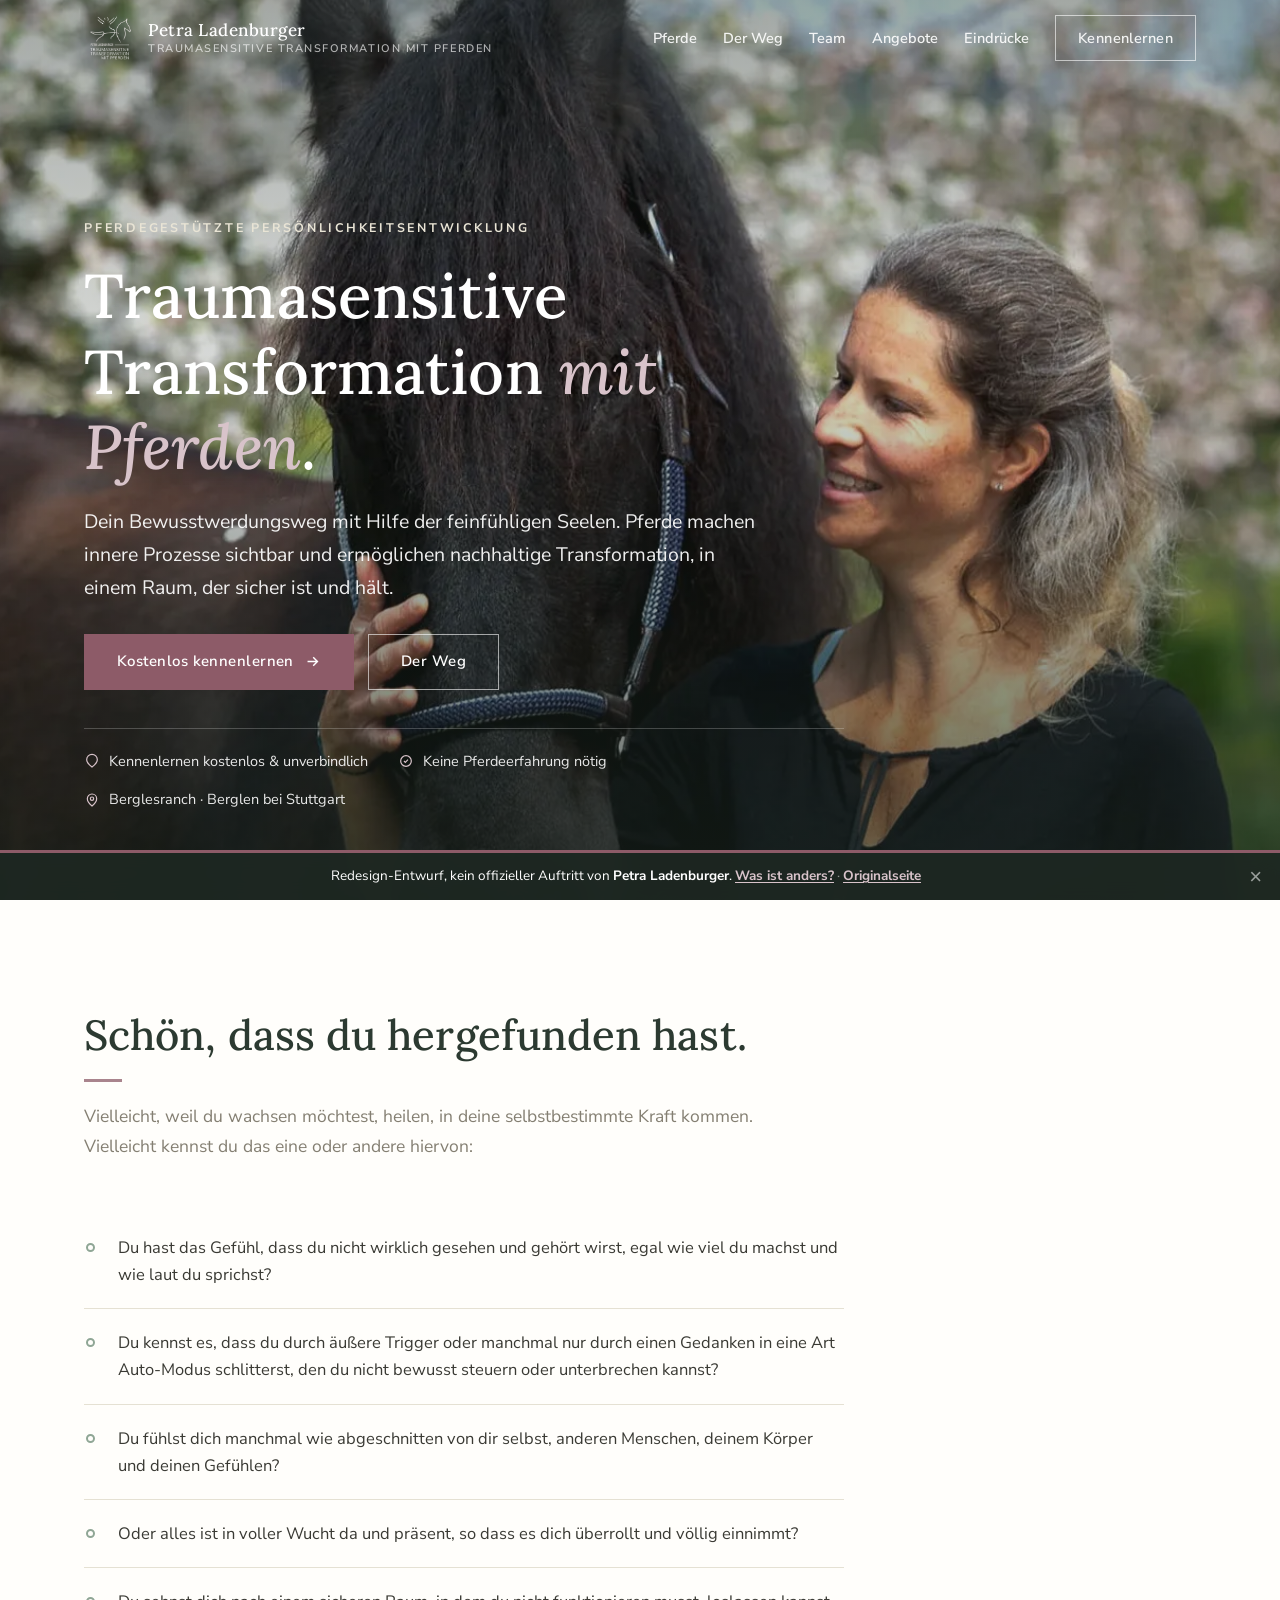
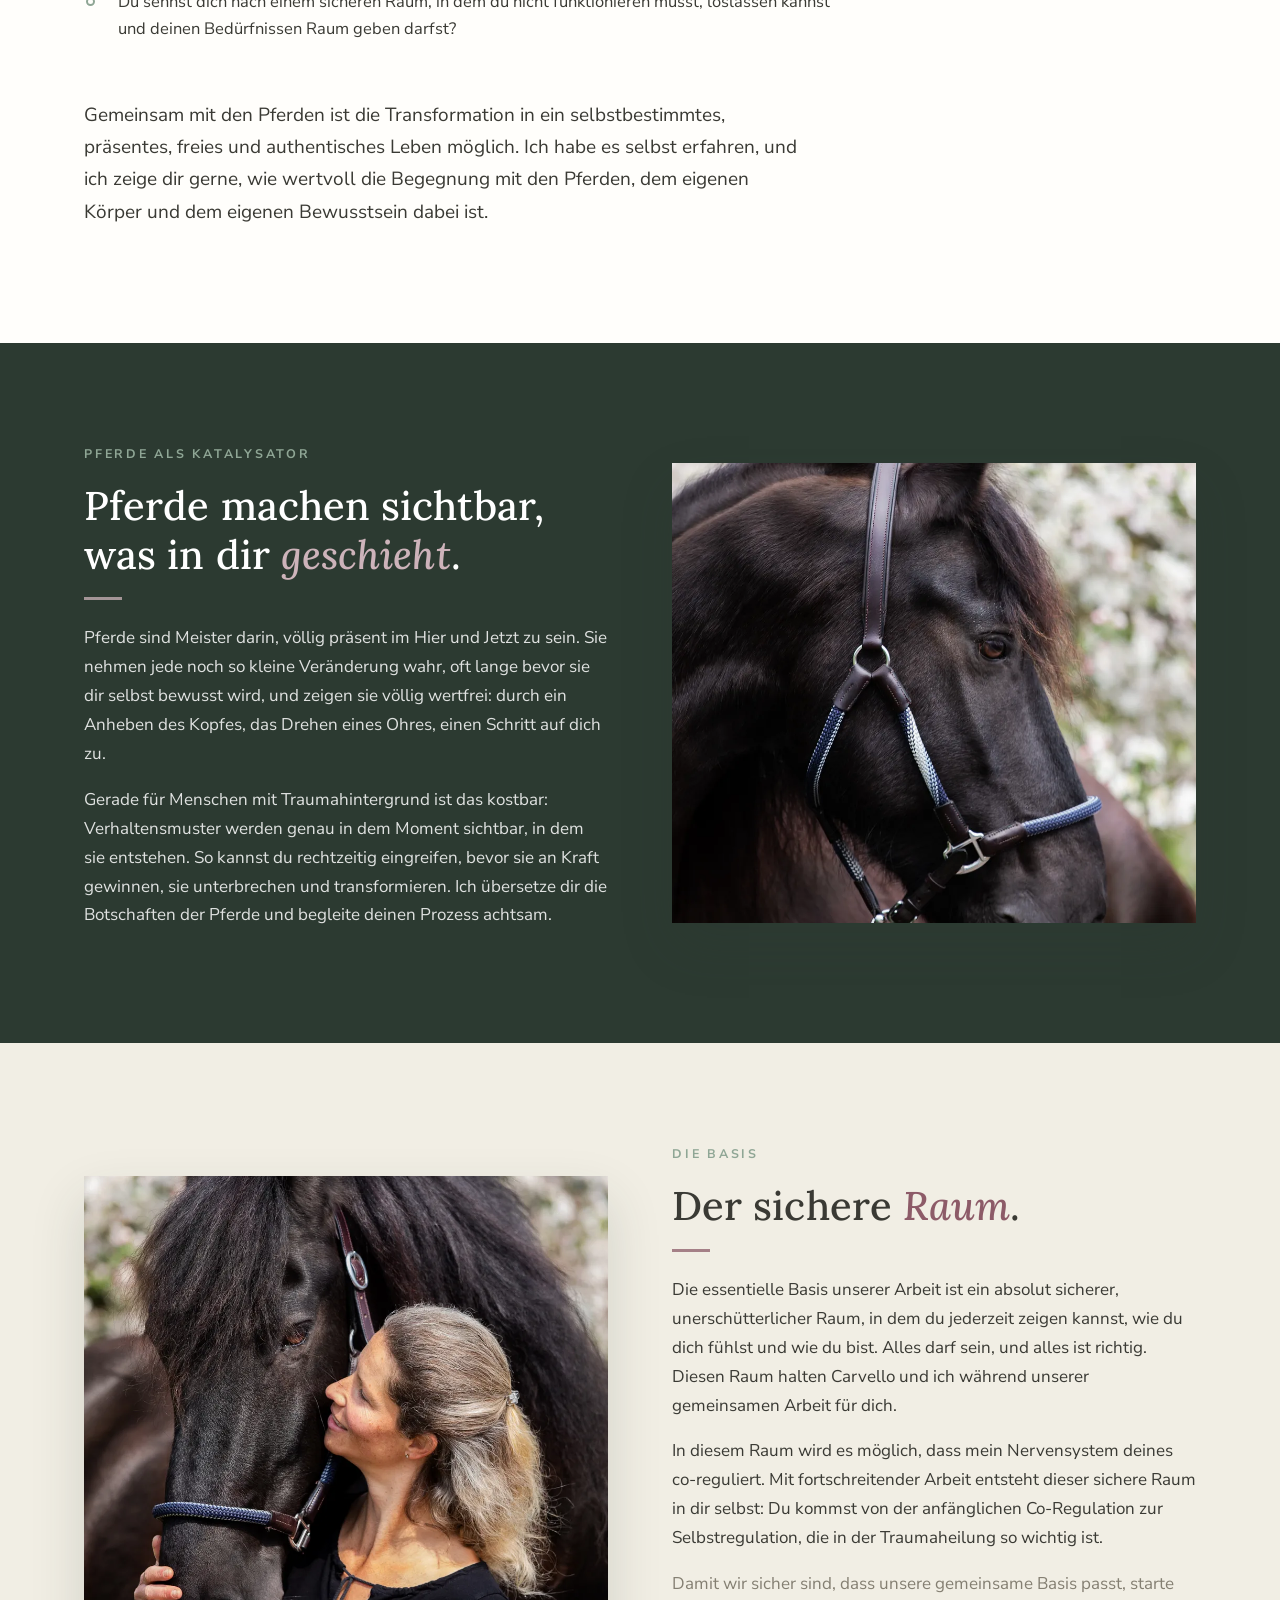
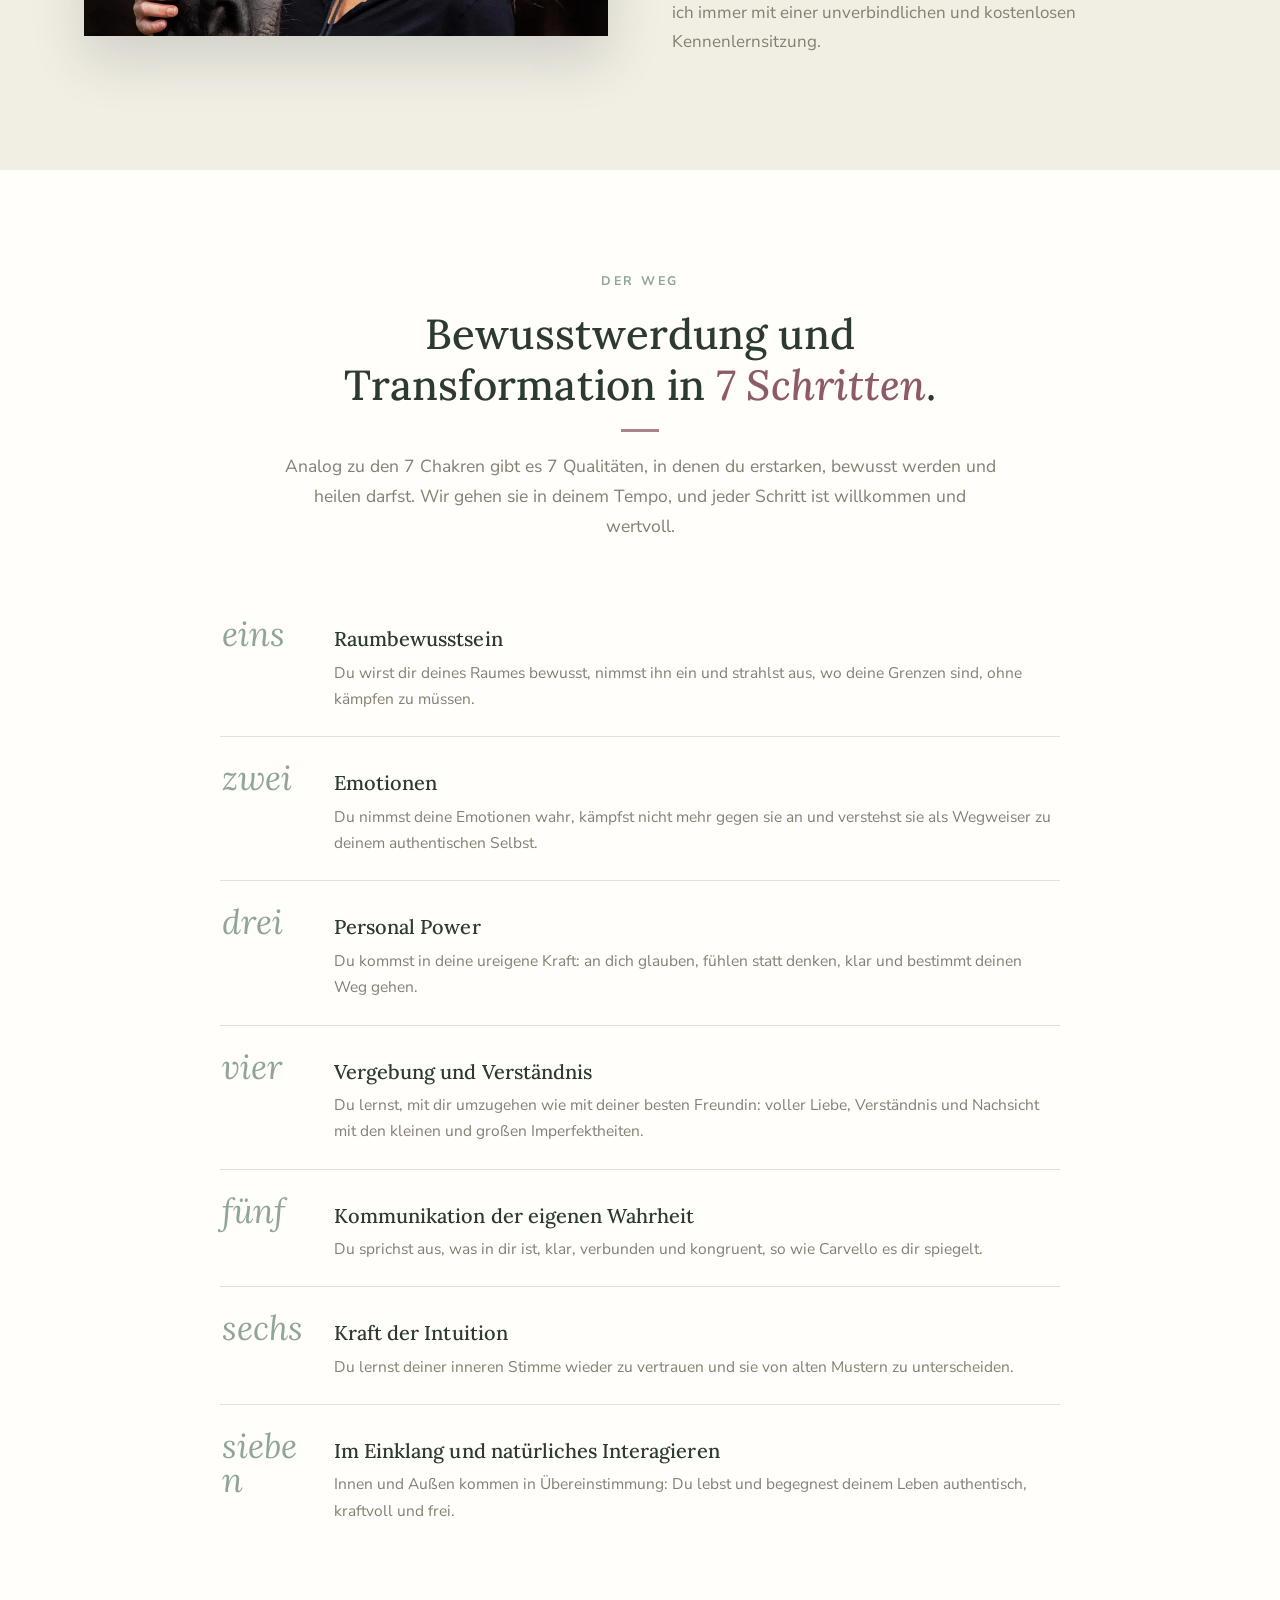
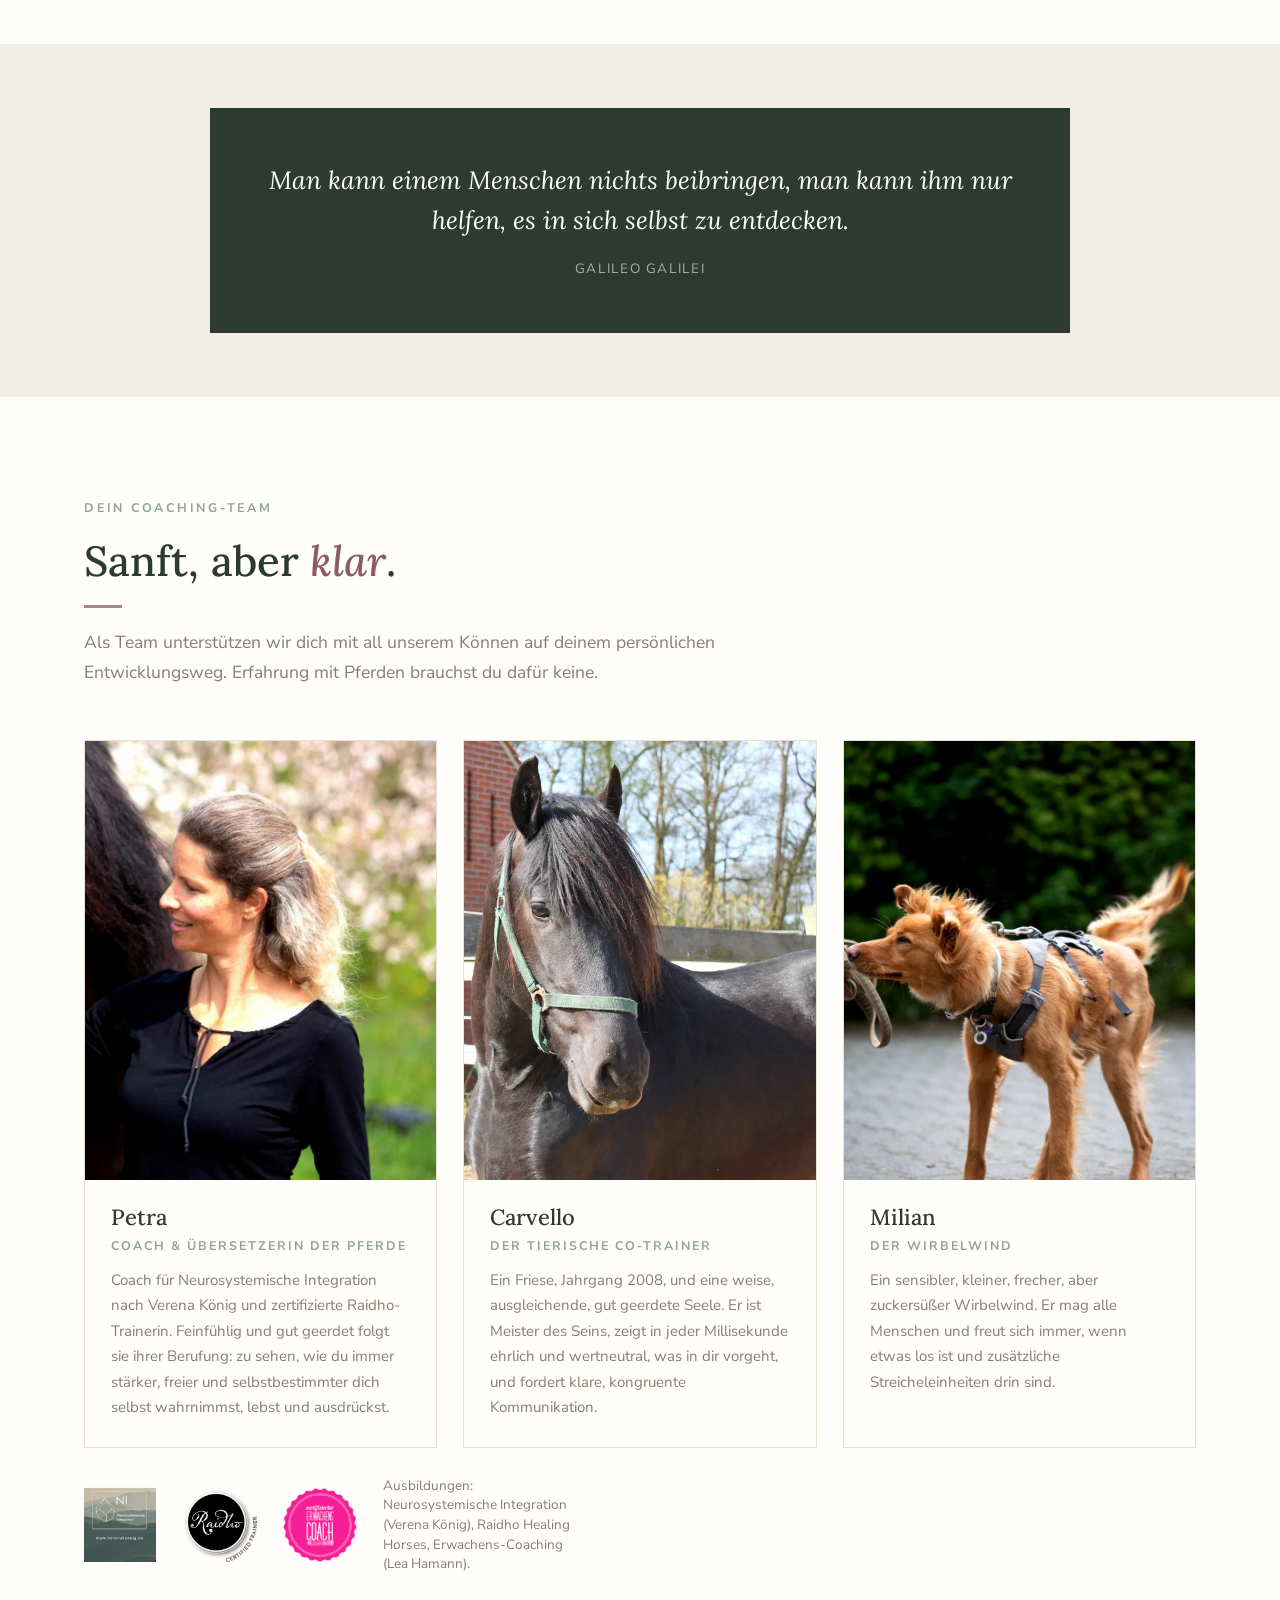
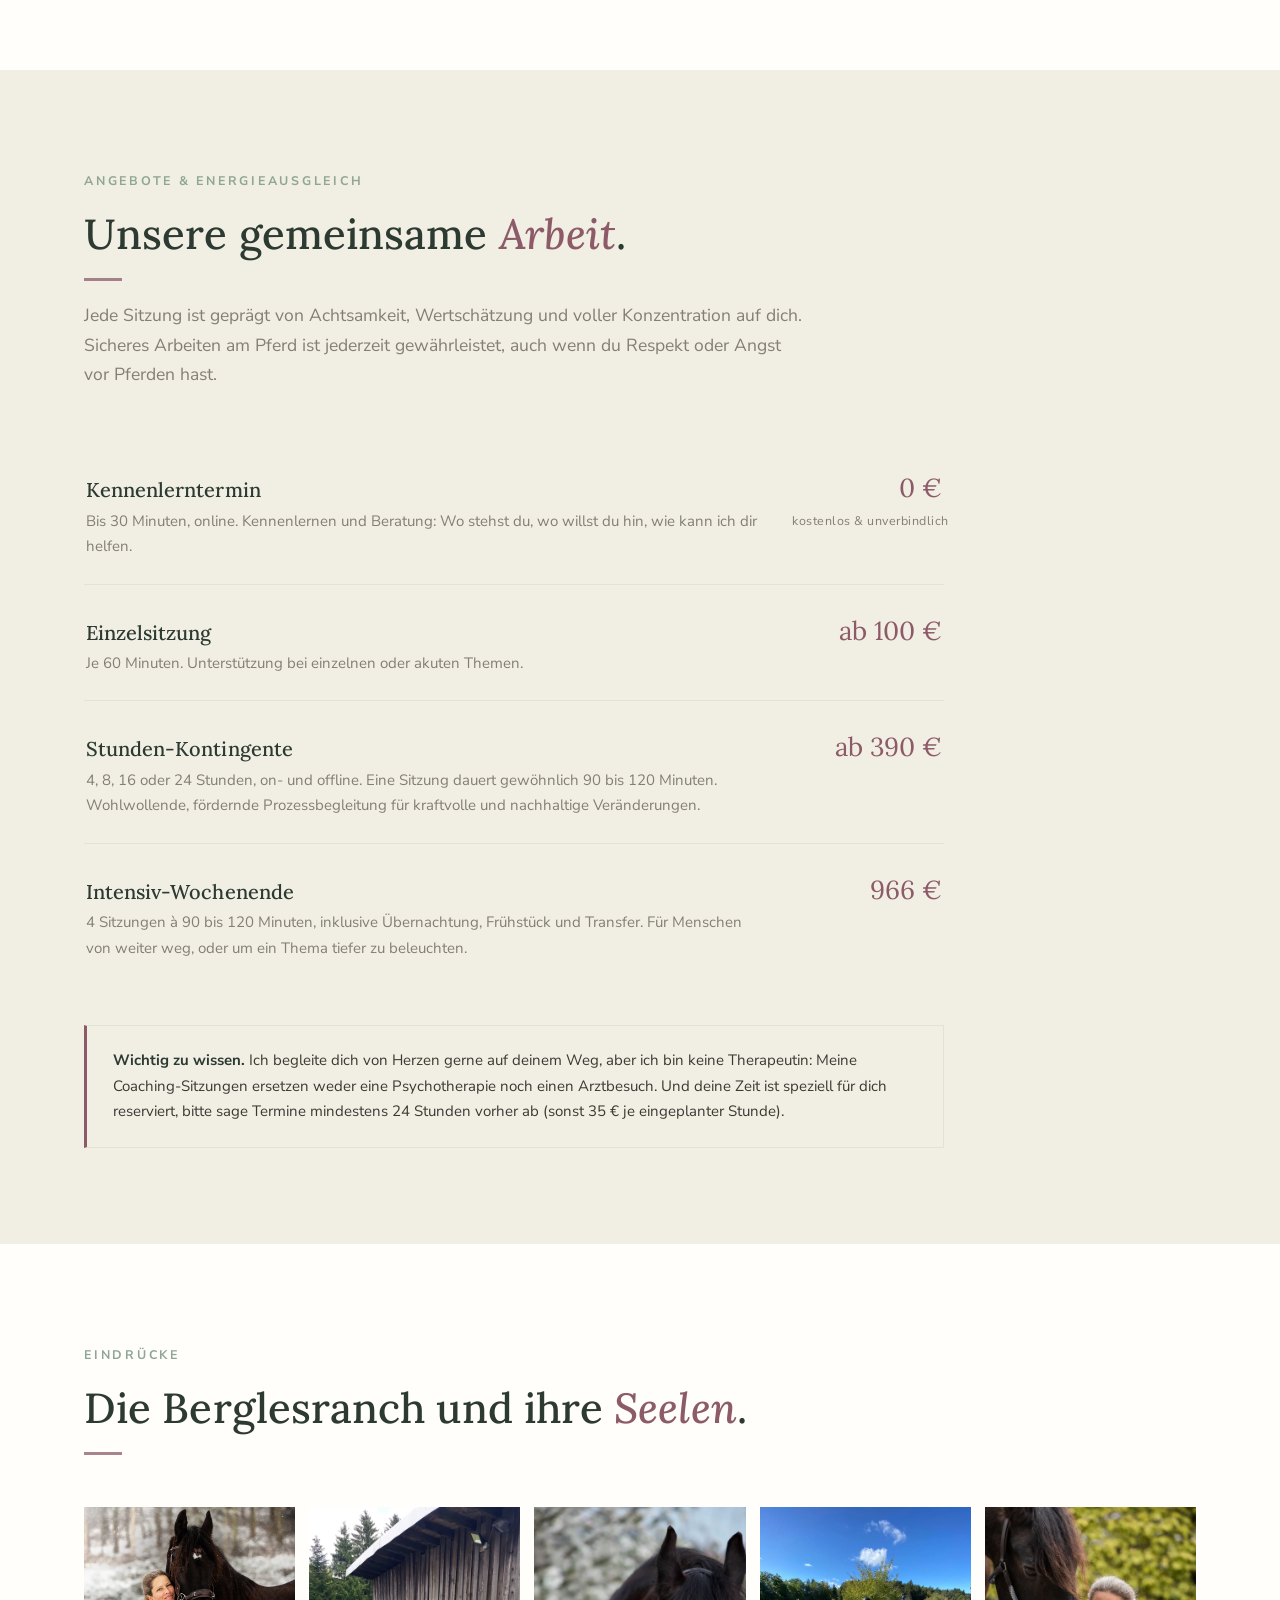
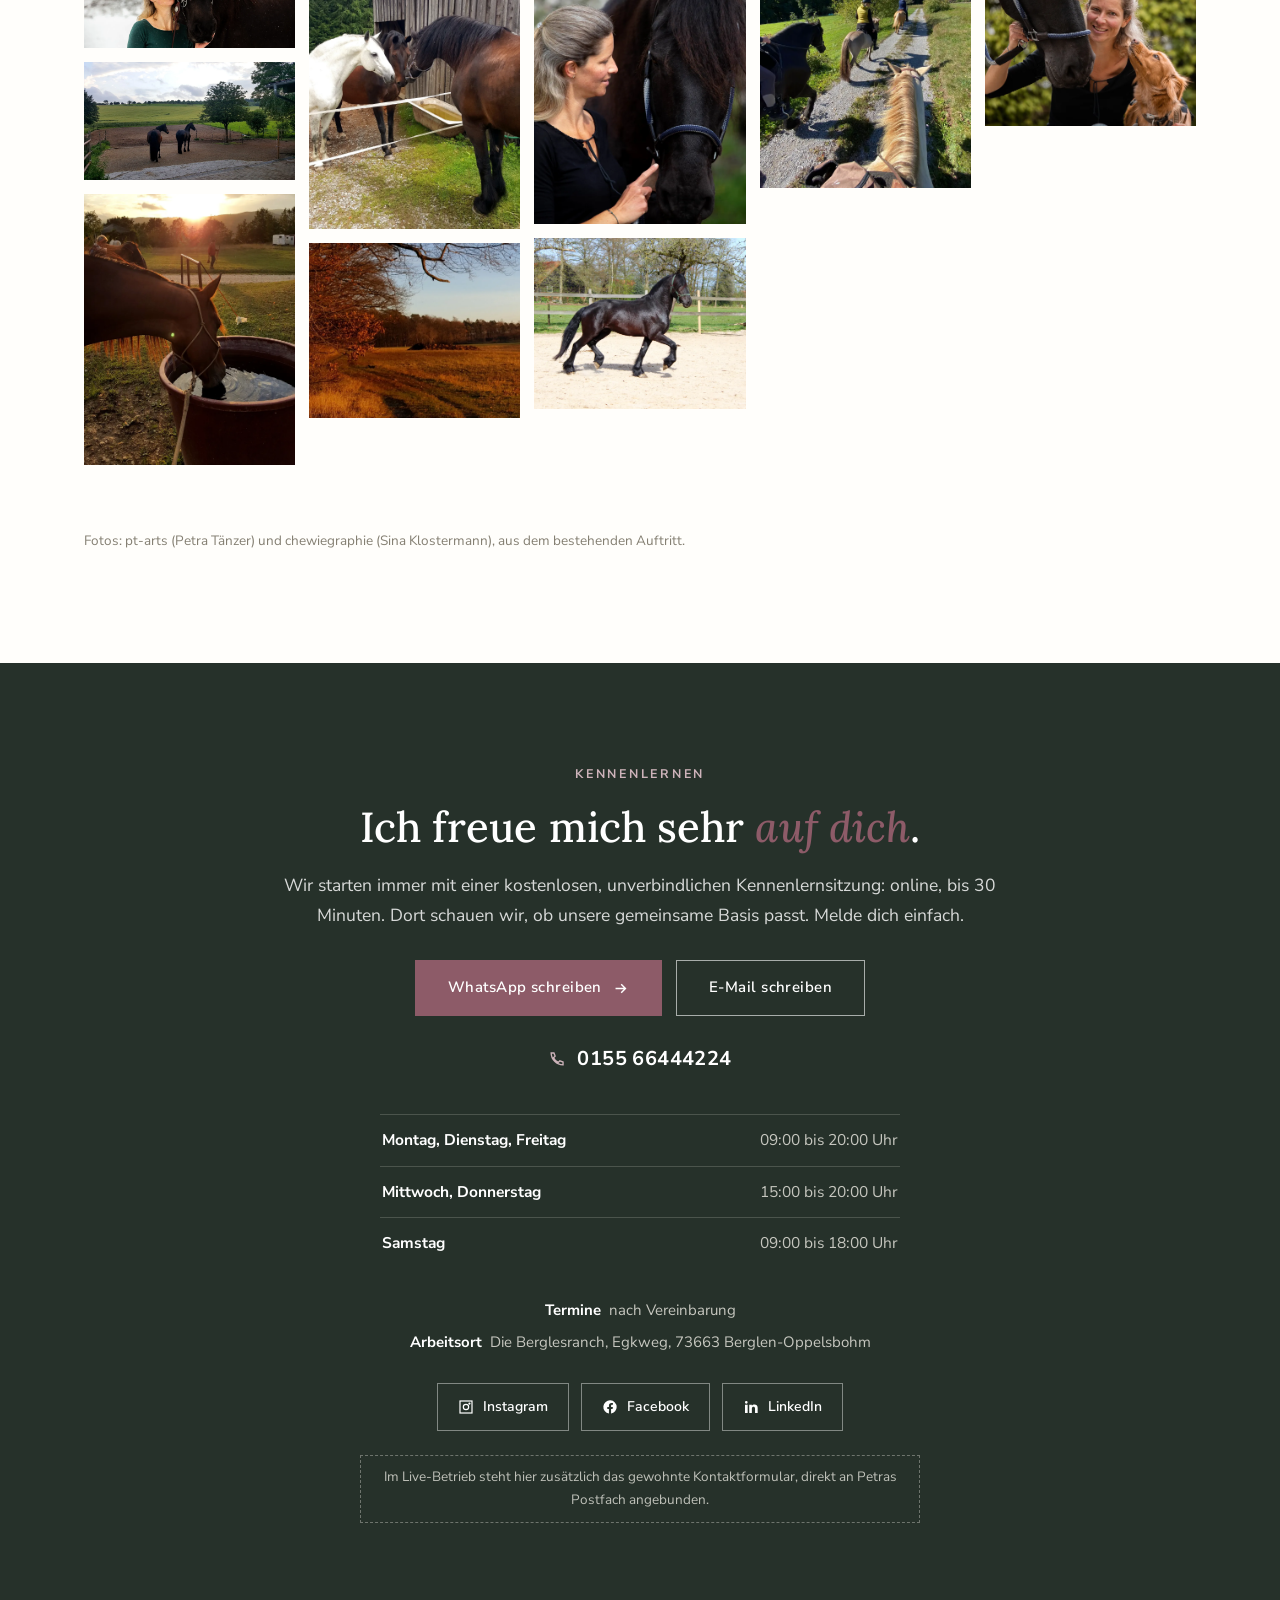
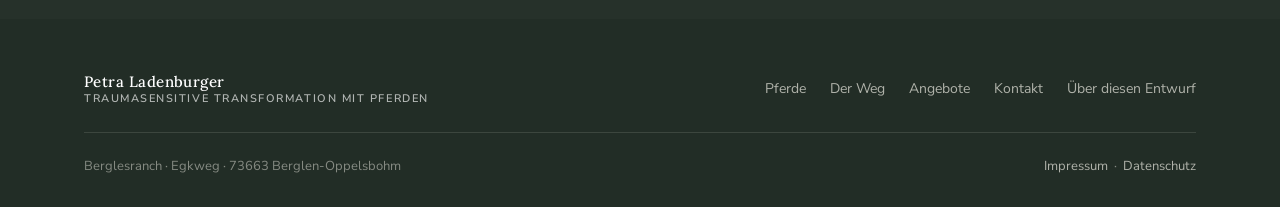
==== commit b6a77eb7: "Header sticky statt fixed: kein Ueberhang beim Einfahren der mobilen Browserleiste Co-Authored-By: C" ====
--- a/index.html
+++ b/index.html
@@ -22,7 +22,7 @@
 <link rel="apple-touch-icon" href="media/favicon-180.png">
 <link rel="preload" as="image" href="media/hero.webp" media="(min-width:701px)">
 <link rel="preload" as="image" href="media/hero-mob.webp" media="(max-width:700px)">
-<link rel="stylesheet" href="css/site.css?v=2">
+<link rel="stylesheet" href="css/site.css?v=3">
 <script type="application/ld+json">
 {"@context":"https://schema.org","@type":"LocalBusiness","name":"Traumasensitive Transformation mit Pferden","founder":{"@type":"Person","name":"Petra Ladenburger"},"@id":"https://suak0903.github.io/petra-pferde/","url":"https://suak0903.github.io/petra-pferde/","image":"https://suak0903.github.io/petra-pferde/media/og.jpg","telephone":"+49 155 66444224","email":"kontakt@traumasensitive-transformation-mit-pferden.de","description":"Pferdegestützte Persönlichkeitsentwicklung und traumasensitive Begleitung im sicheren Raum, mit Coach Petra Ladenburger und Friese Carvello.","address":{"@type":"PostalAddress","streetAddress":"Egkweg (Die Berglesranch)","postalCode":"73663","addressLocality":"Berglen-Oppelsbohm","addressRegion":"BW","addressCountry":"DE"},"areaServed":{"@type":"AdministrativeArea","name":"Region Stuttgart"},"priceRange":"Kennenlernen kostenlos, Einzelsitzung ab 100 €","sameAs":["https://www.traumasensitive-transformation-mit-pferden.de/","https://www.instagram.com/petraladenburger/","https://www.facebook.com/PetraLadenburger","https://www.linkedin.com/in/petra-ladenburger/"]}
 </script>
--- a/css/site.css
+++ b/css/site.css
@@ -75,7 +75,9 @@
 
 /* ---------- Navigation ---------- */
 .nav{
-  position:fixed;top:0;left:0;right:0;z-index:100;height:var(--nav-h);
+  /* sticky statt fixed: springt beim Ein-/Ausfahren der mobilen Browserleiste nicht über den Rand */
+  position:sticky;top:0;z-index:100;height:var(--nav-h);
+  margin-bottom:calc(-1 * var(--nav-h));
   display:flex;align-items:center;
   transition:background .35s var(--ease),box-shadow .35s var(--ease);
 }
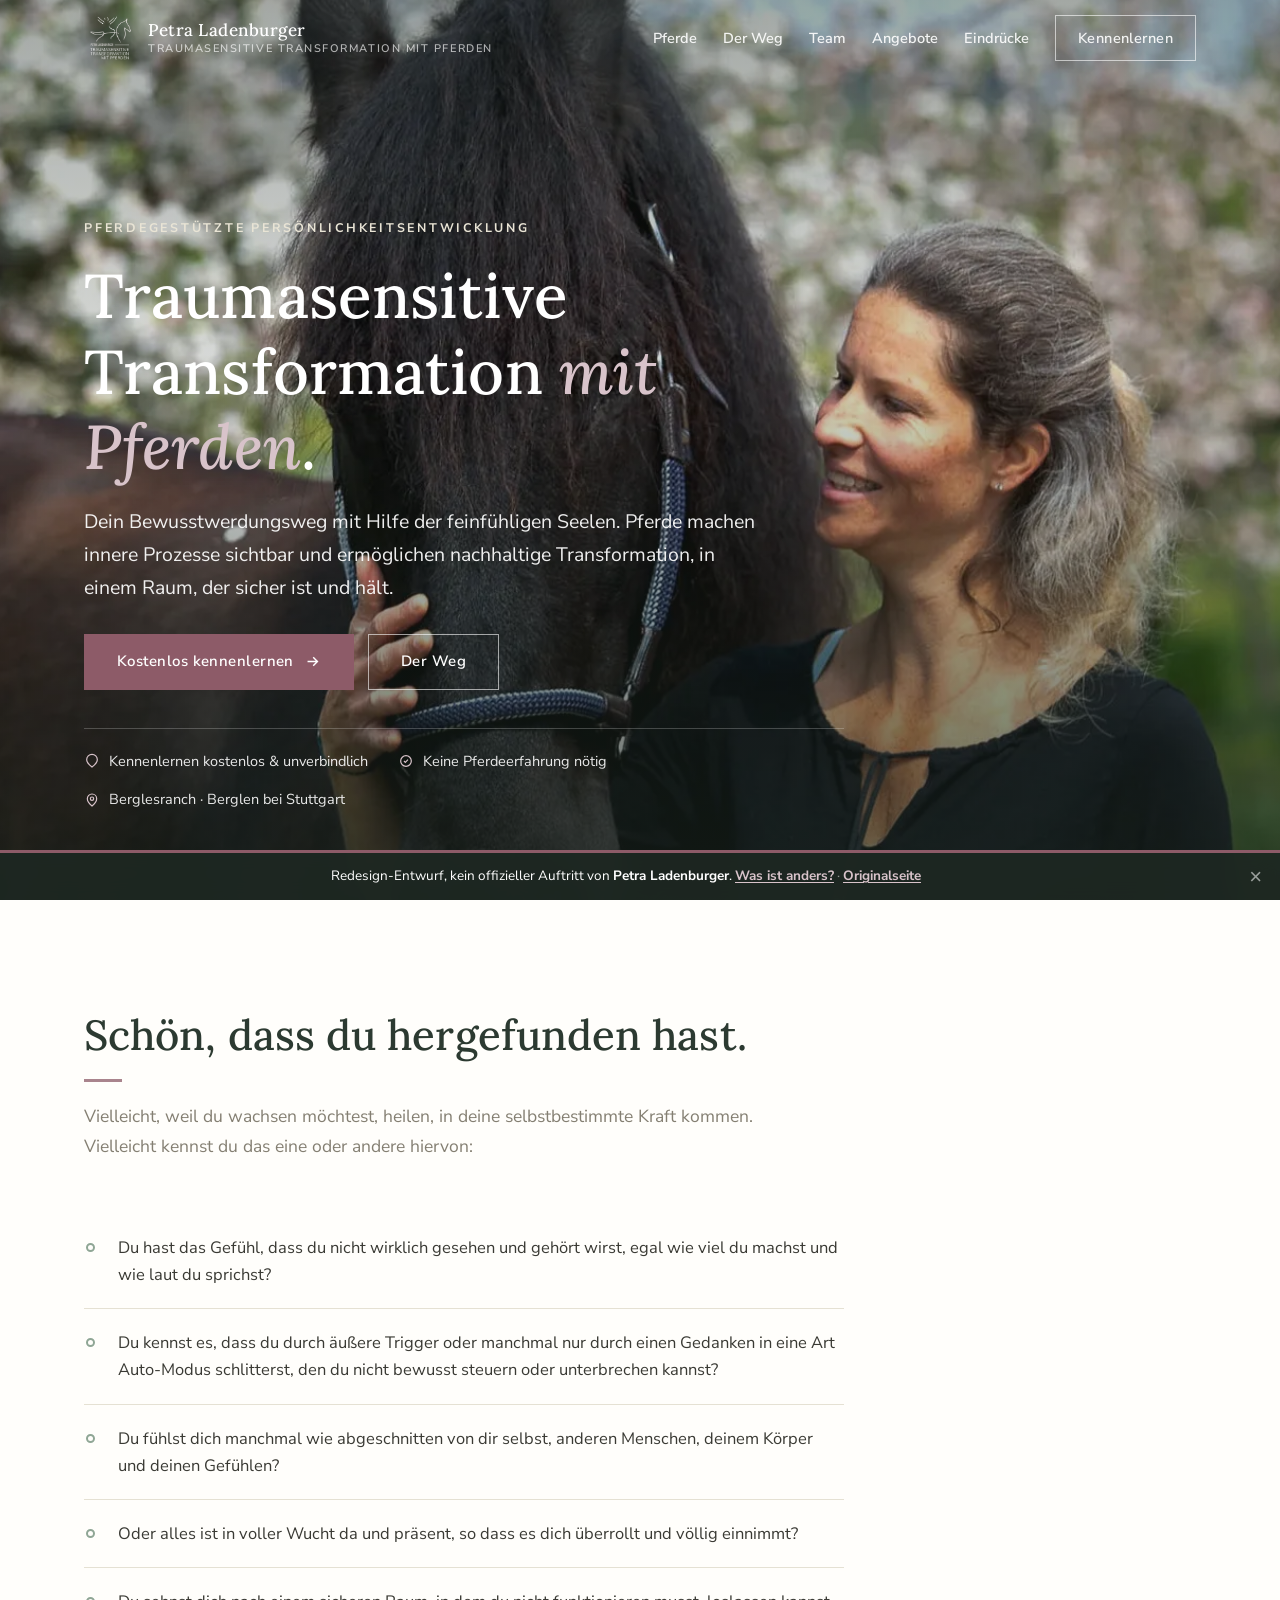
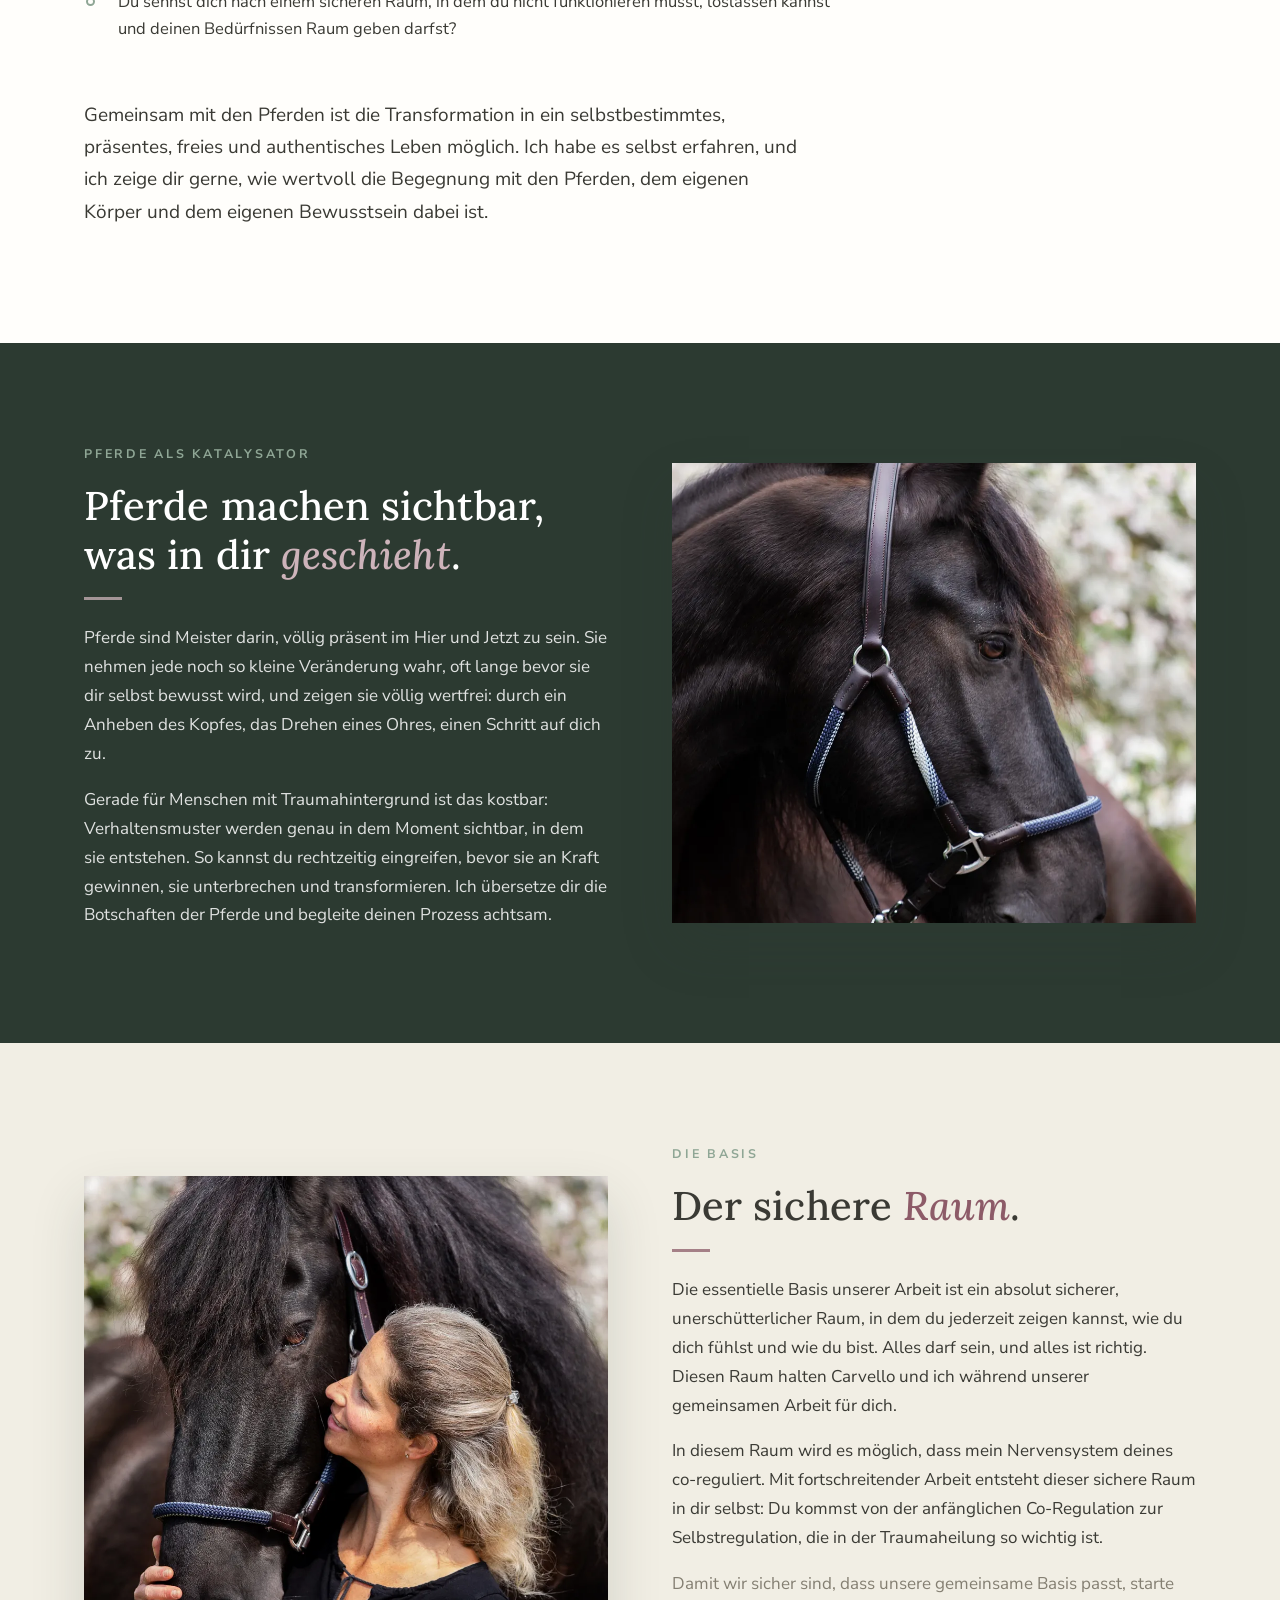
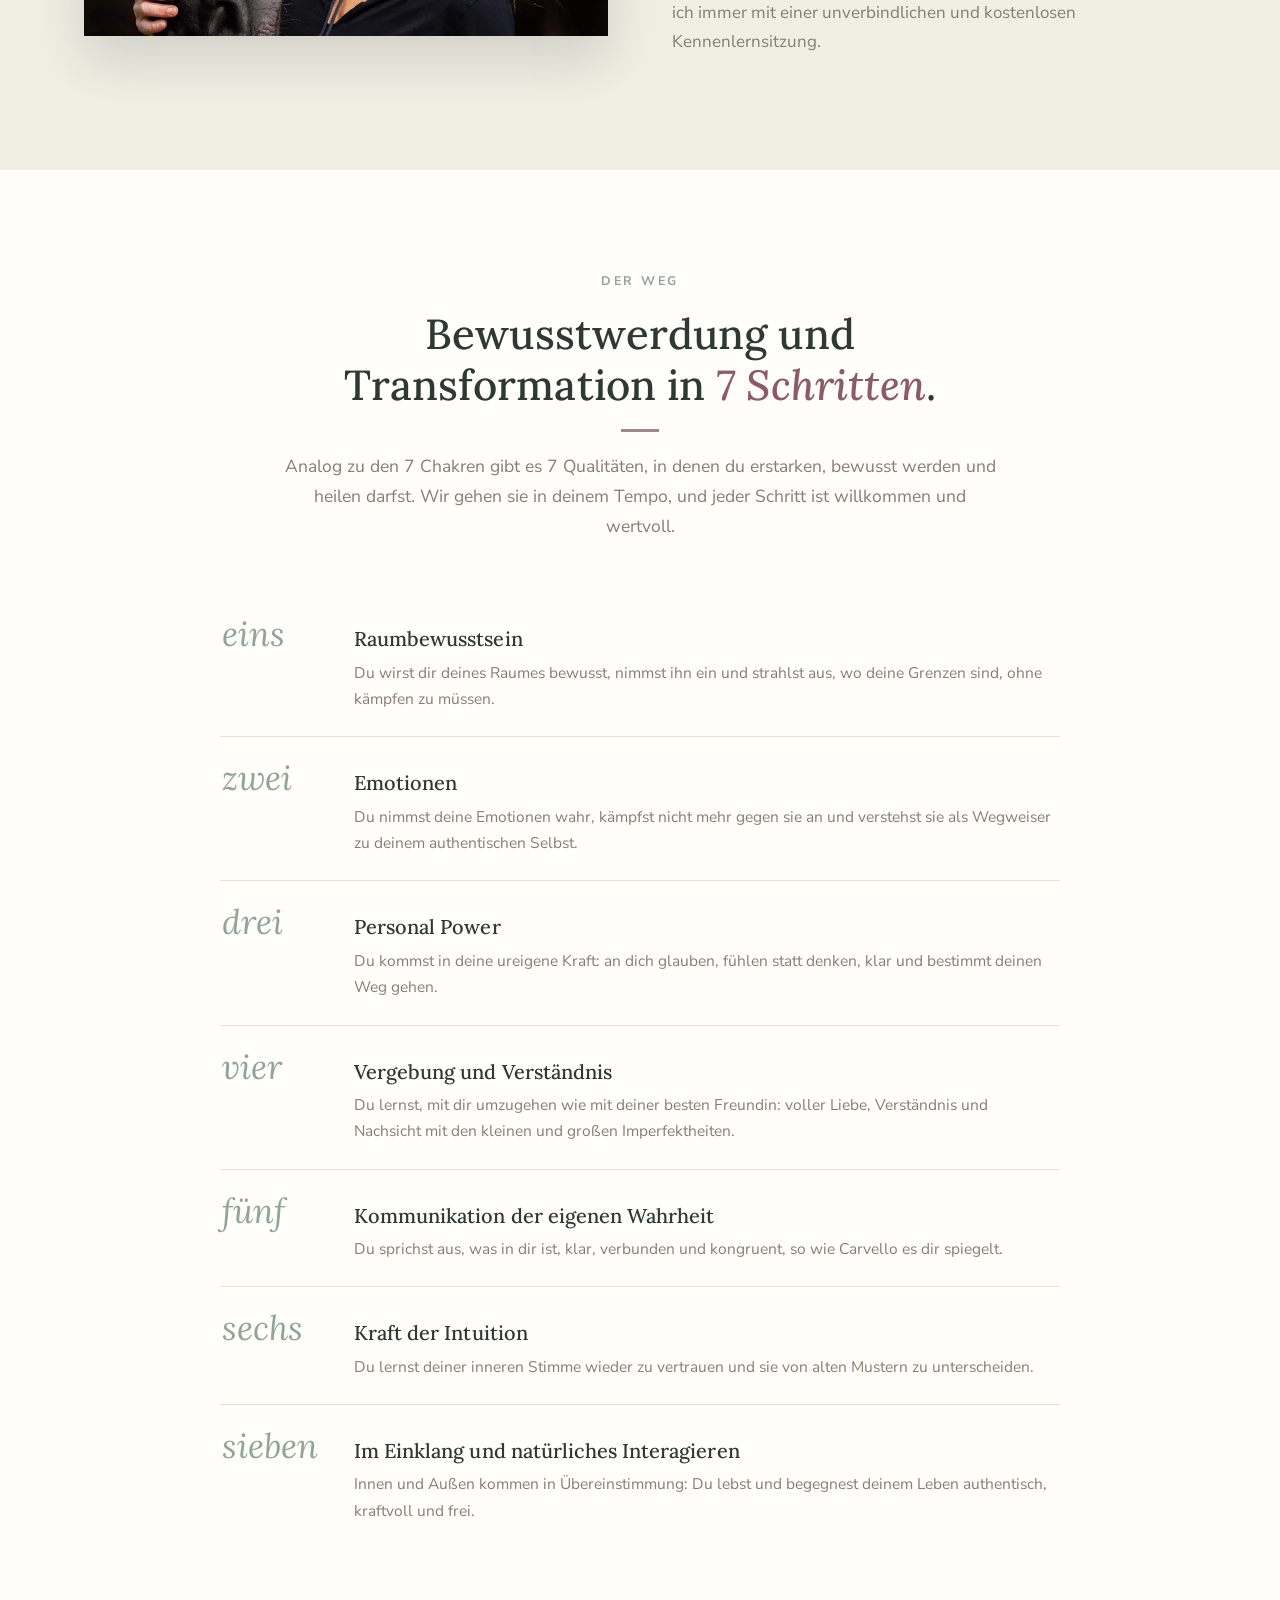
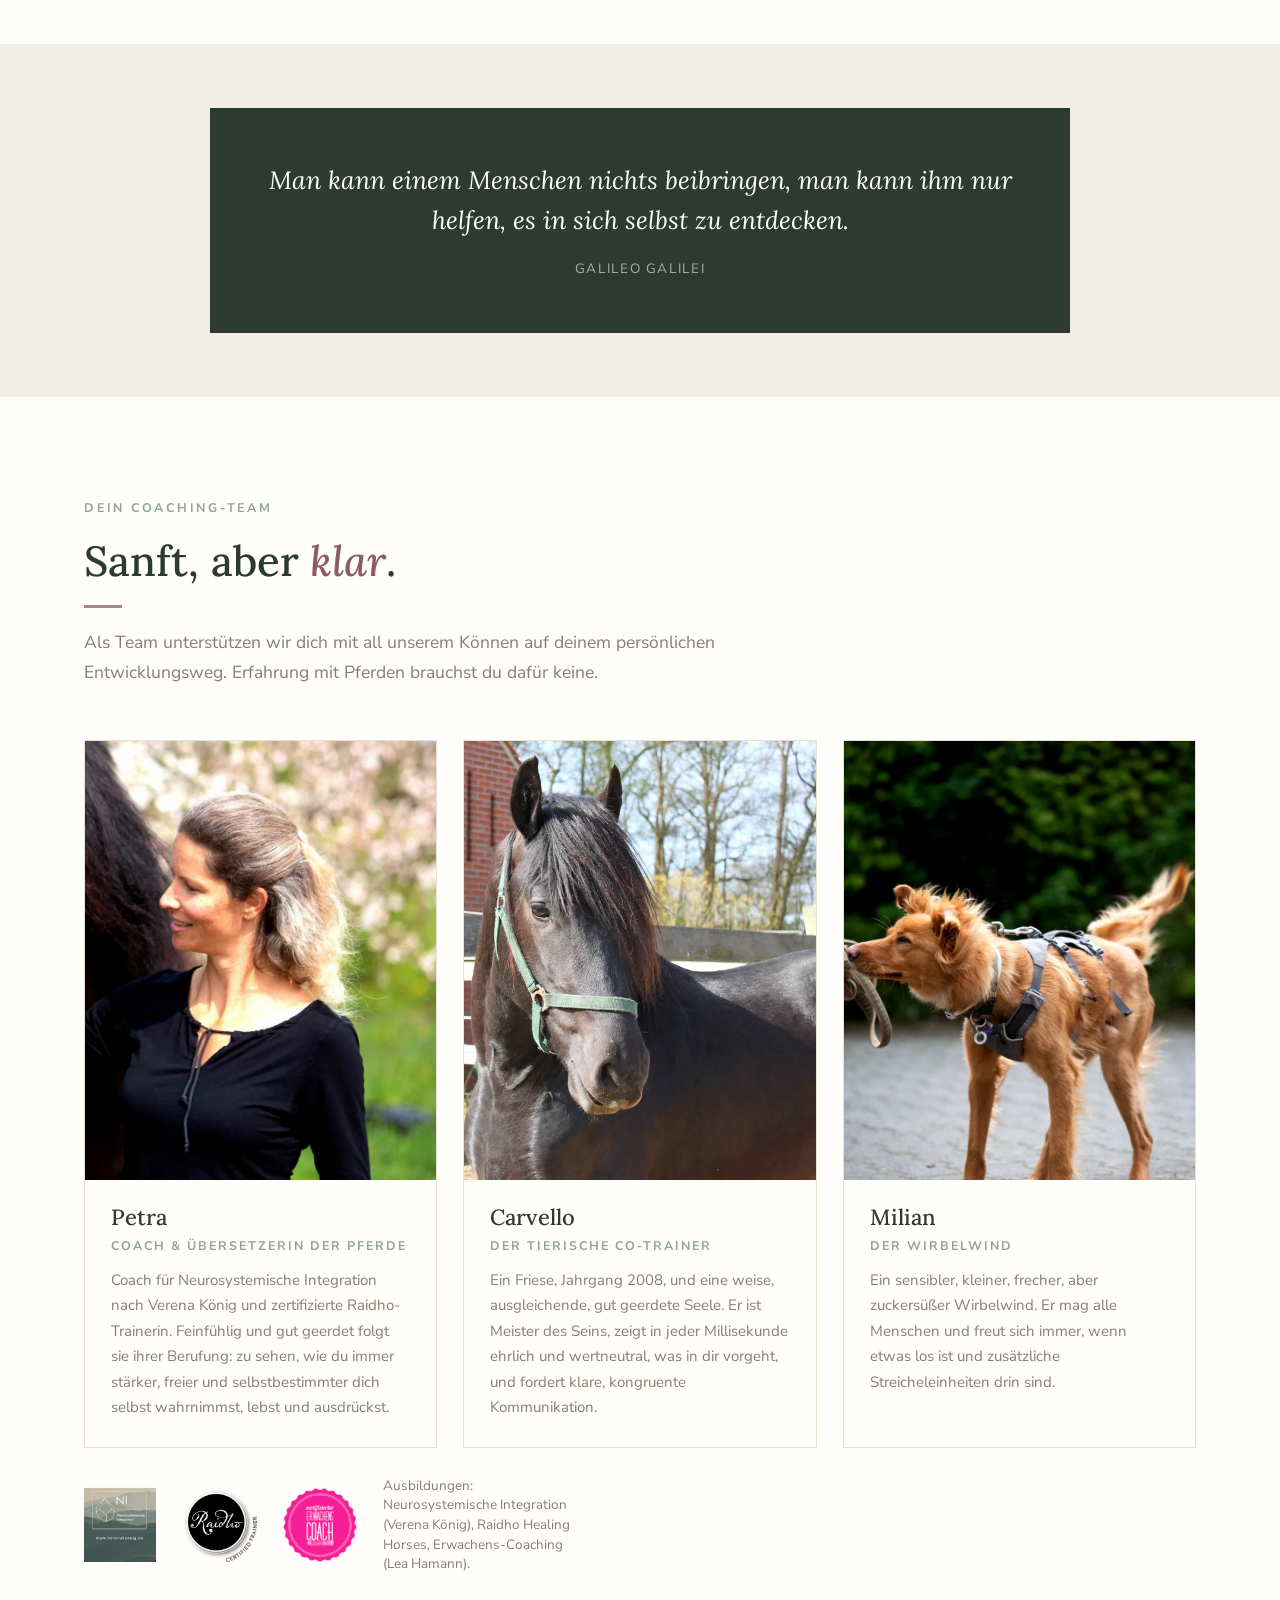
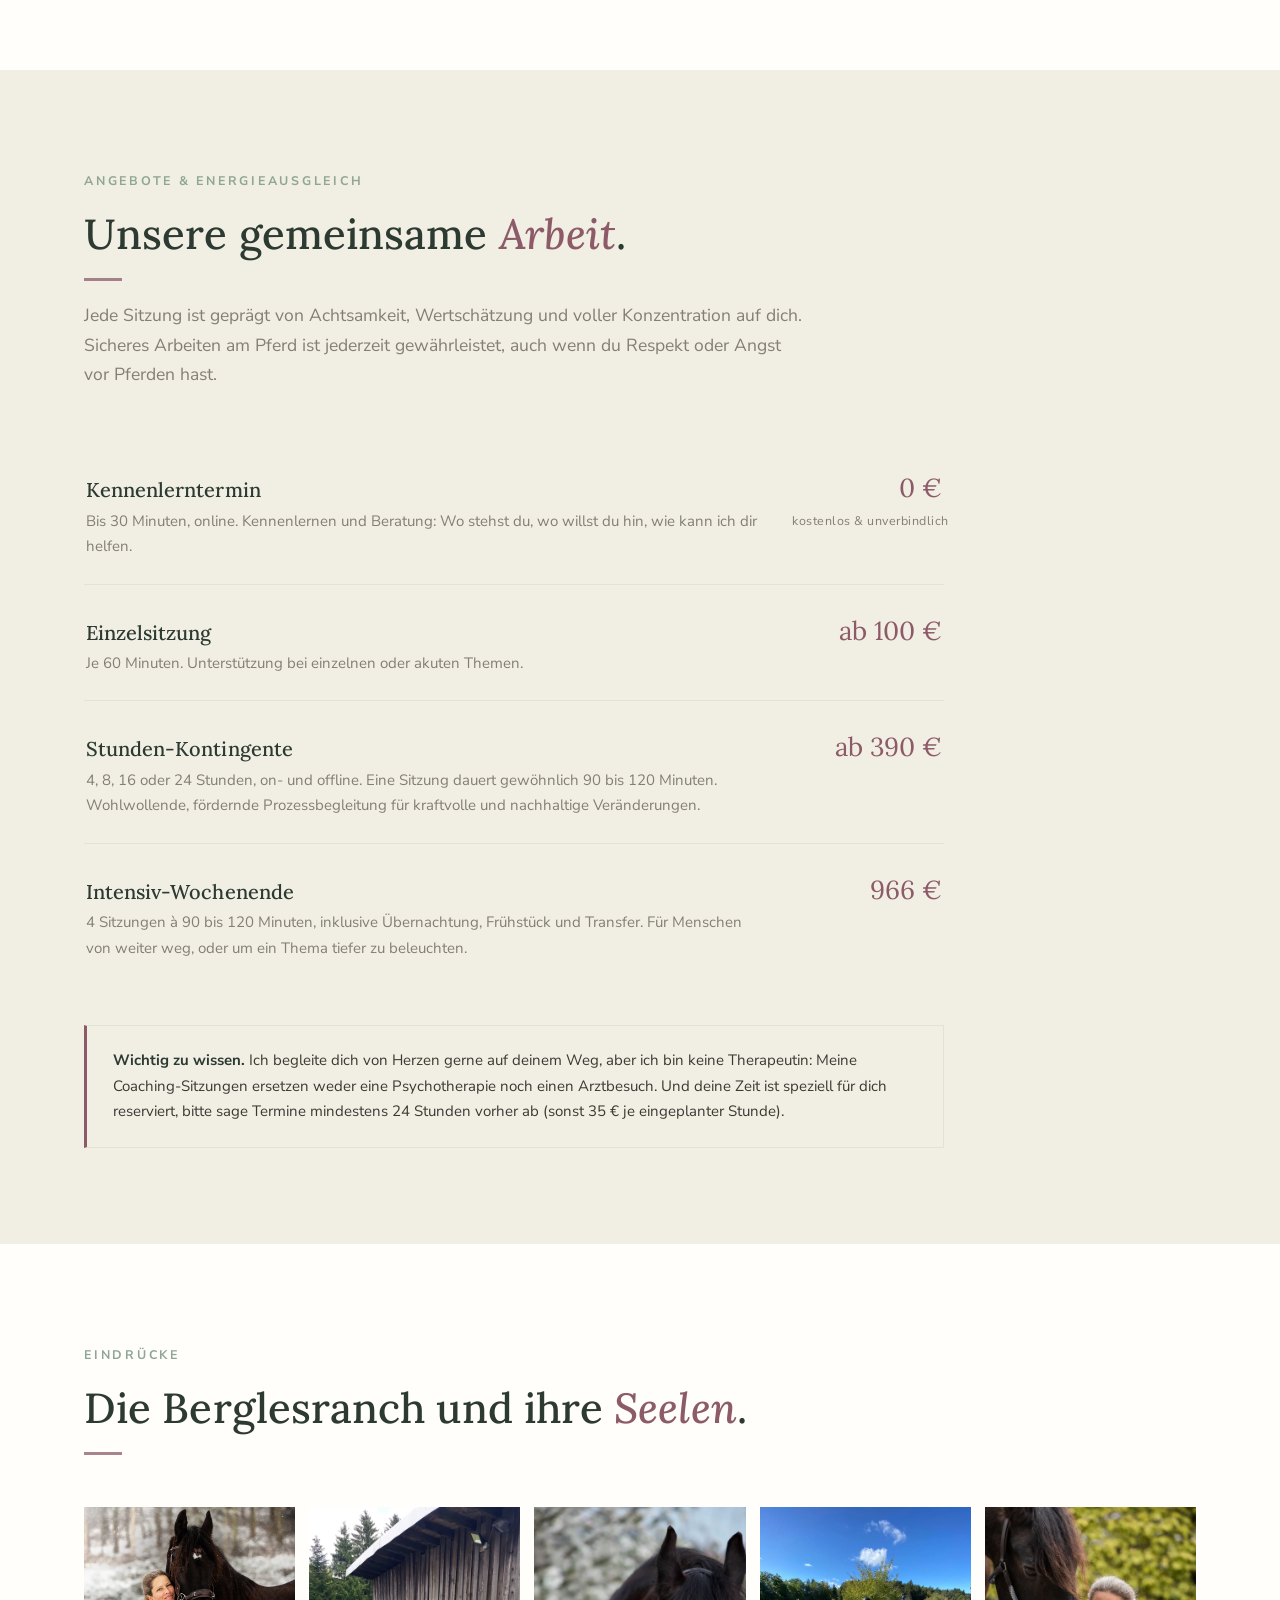
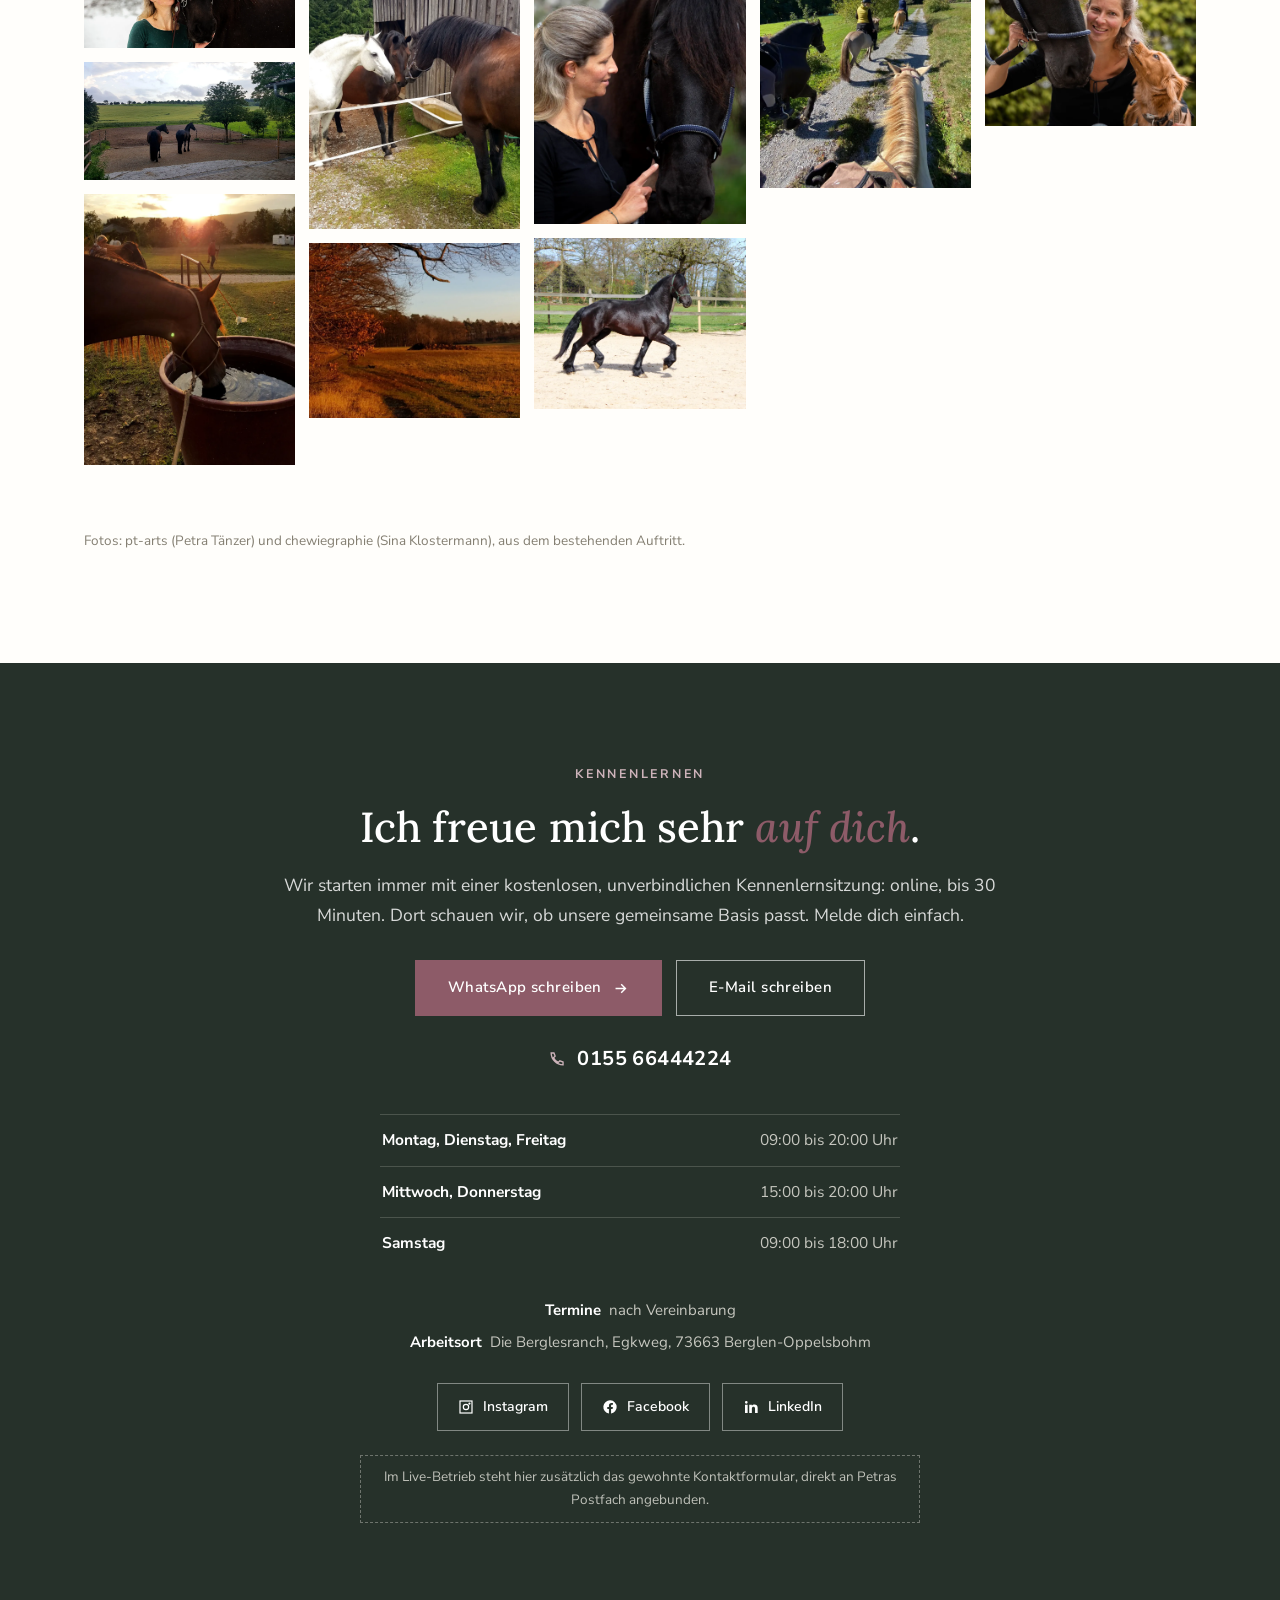
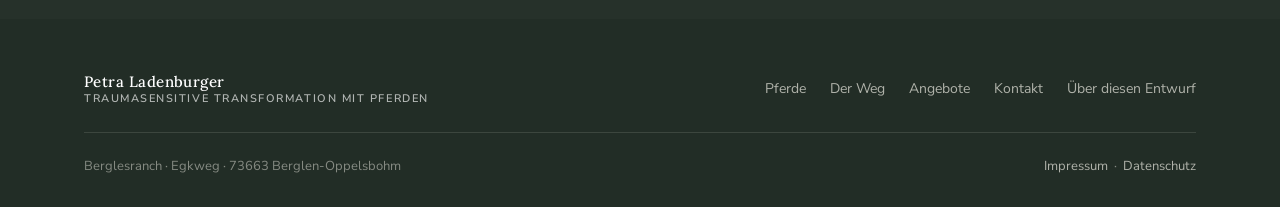
==== commit 4d0c514e: "Schritt-Nummernspalte breit genug fuer 'sieben' (106px/82px, nowrap) Co-Authored-By: Claude Fable 5 " ====
--- a/index.html
+++ b/index.html
@@ -22,7 +22,7 @@
 <link rel="apple-touch-icon" href="media/favicon-180.png">
 <link rel="preload" as="image" href="media/hero.webp" media="(min-width:701px)">
 <link rel="preload" as="image" href="media/hero-mob.webp" media="(max-width:700px)">
-<link rel="stylesheet" href="css/site.css?v=3">
+<link rel="stylesheet" href="css/site.css?v=4">
 <script type="application/ld+json">
 {"@context":"https://schema.org","@type":"LocalBusiness","name":"Traumasensitive Transformation mit Pferden","founder":{"@type":"Person","name":"Petra Ladenburger"},"@id":"https://suak0903.github.io/petra-pferde/","url":"https://suak0903.github.io/petra-pferde/","image":"https://suak0903.github.io/petra-pferde/media/og.jpg","telephone":"+49 155 66444224","email":"kontakt@traumasensitive-transformation-mit-pferden.de","description":"Pferdegestützte Persönlichkeitsentwicklung und traumasensitive Begleitung im sicheren Raum, mit Coach Petra Ladenburger und Friese Carvello.","address":{"@type":"PostalAddress","streetAddress":"Egkweg (Die Berglesranch)","postalCode":"73663","addressLocality":"Berglen-Oppelsbohm","addressRegion":"BW","addressCountry":"DE"},"areaServed":{"@type":"AdministrativeArea","name":"Region Stuttgart"},"priceRange":"Kennenlernen kostenlos, Einzelsitzung ab 100 €","sameAs":["https://www.traumasensitive-transformation-mit-pferden.de/","https://www.instagram.com/petraladenburger/","https://www.facebook.com/PetraLadenburger","https://www.linkedin.com/in/petra-ladenburger/"]}
 </script>
--- a/css/site.css
+++ b/css/site.css
@@ -252,12 +252,13 @@
 /* Die 7 Schritte */
 .schritte{max-width:840px;margin:0 auto}
 .schritt{
-  display:grid;grid-template-columns:86px 1fr;gap:26px;align-items:baseline;
+  display:grid;grid-template-columns:106px 1fr;gap:26px;align-items:baseline;
   padding:24px 2px;border-bottom:1px solid var(--line);
 }
 .schritt:last-child{border-bottom:0}
 .schritt .nr{
   font-family:'Lora',serif;font-style:italic;font-size:34px;color:var(--salbei);line-height:1;
+  white-space:nowrap;
 }
 .schritt h3{font-size:20px;color:var(--wald);margin:0 0 8px}
 .schritt p{font-size:15.5px;color:var(--muted);margin:0}
@@ -531,7 +532,7 @@
     mask-image:linear-gradient(90deg,transparent 0,#000 6%,#000 94%,transparent 100%)}
   .split,.ds{grid-template-columns:1fr;gap:36px}
   .split__media{min-height:320px;order:1}
-  .schritt{grid-template-columns:56px 1fr;gap:16px}
+  .schritt{grid-template-columns:82px 1fr;gap:16px}
   .schritt .nr{font-size:26px}
   .angebot{grid-template-columns:1fr;gap:8px}
   .angebot .preis{text-align:left}
